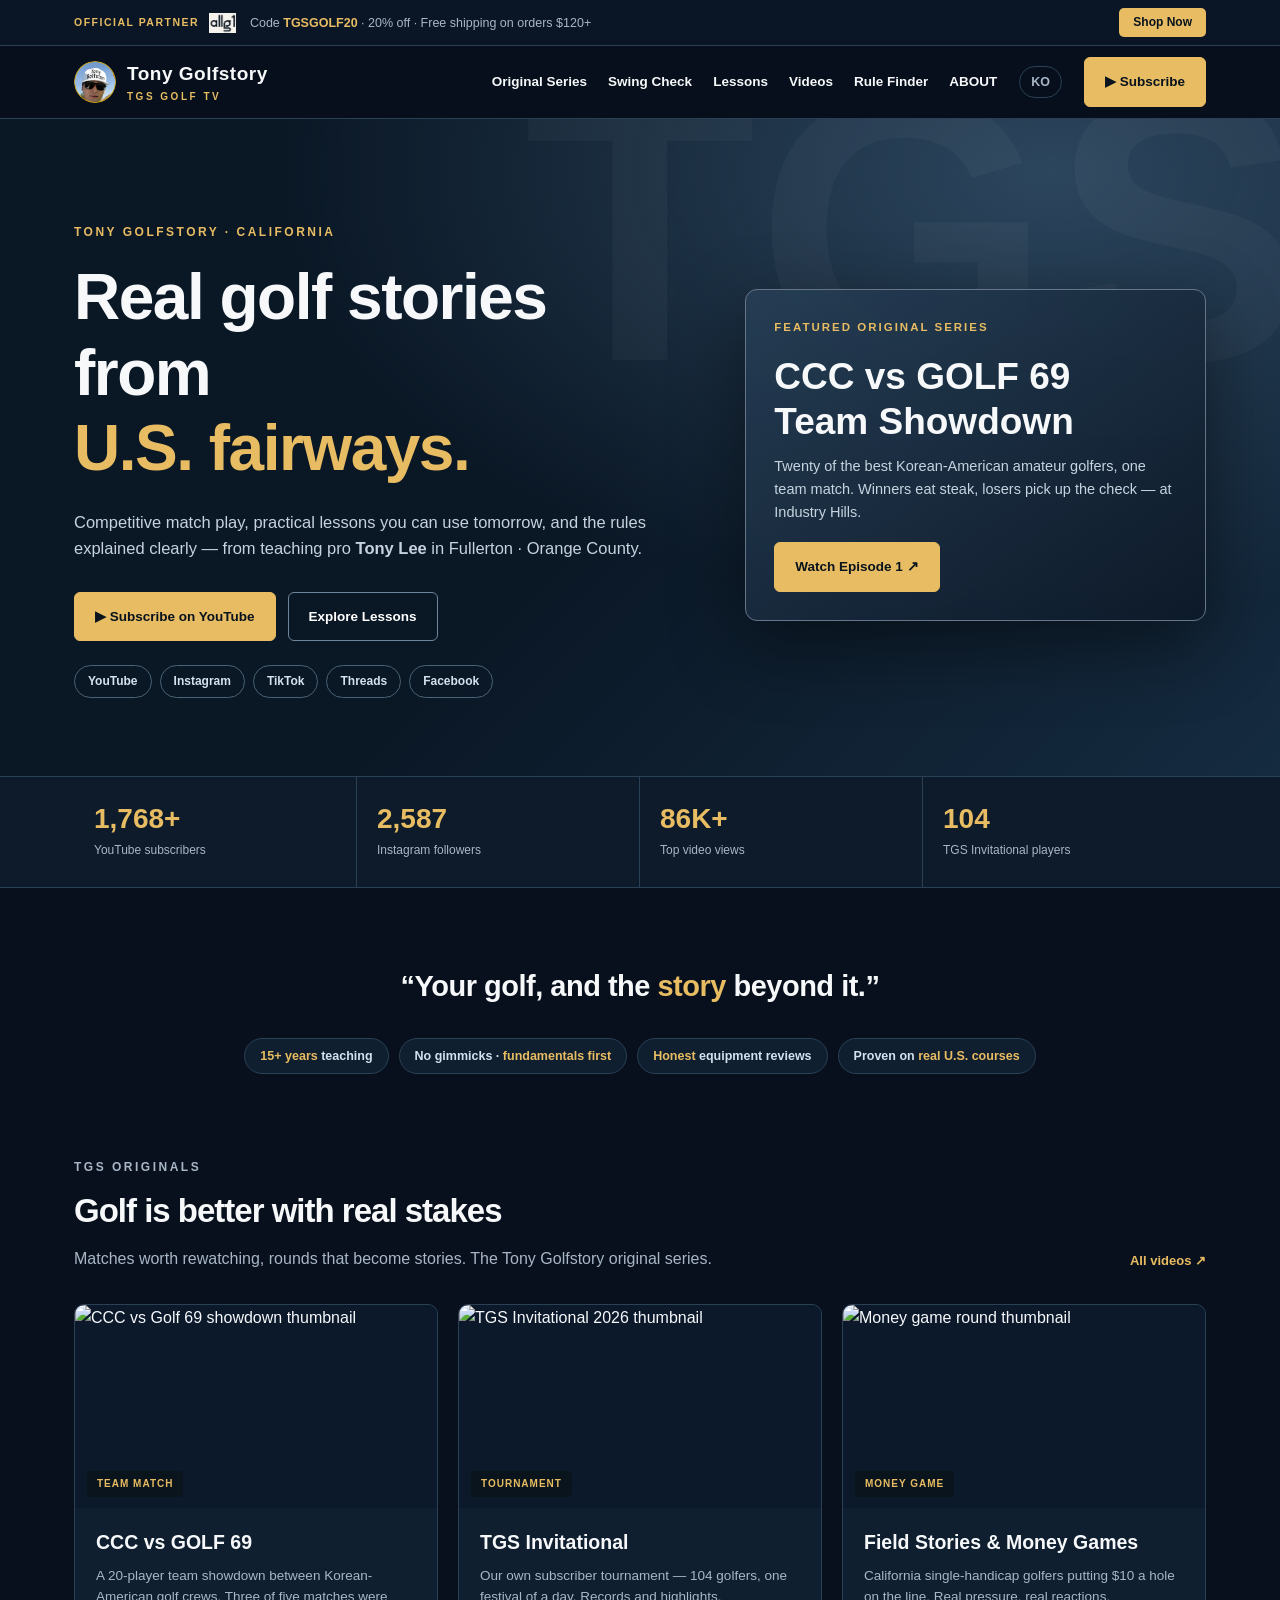
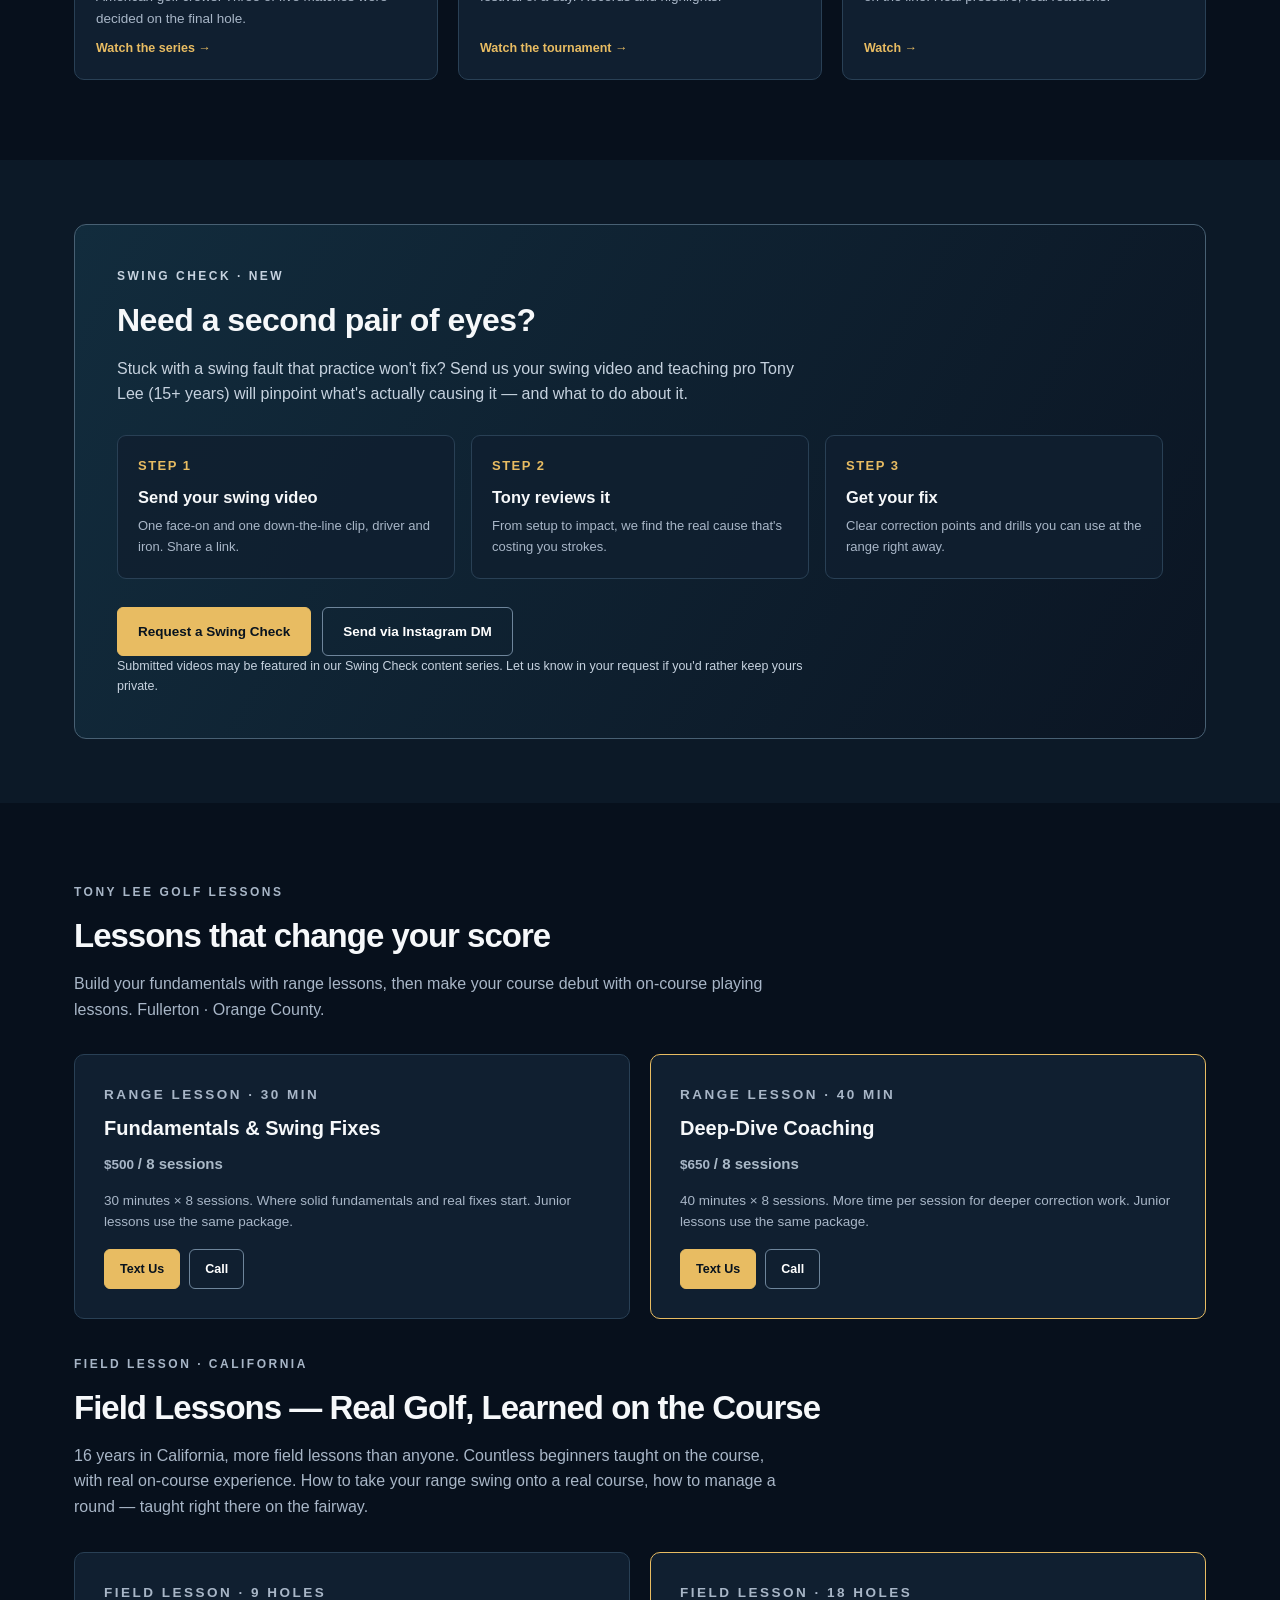
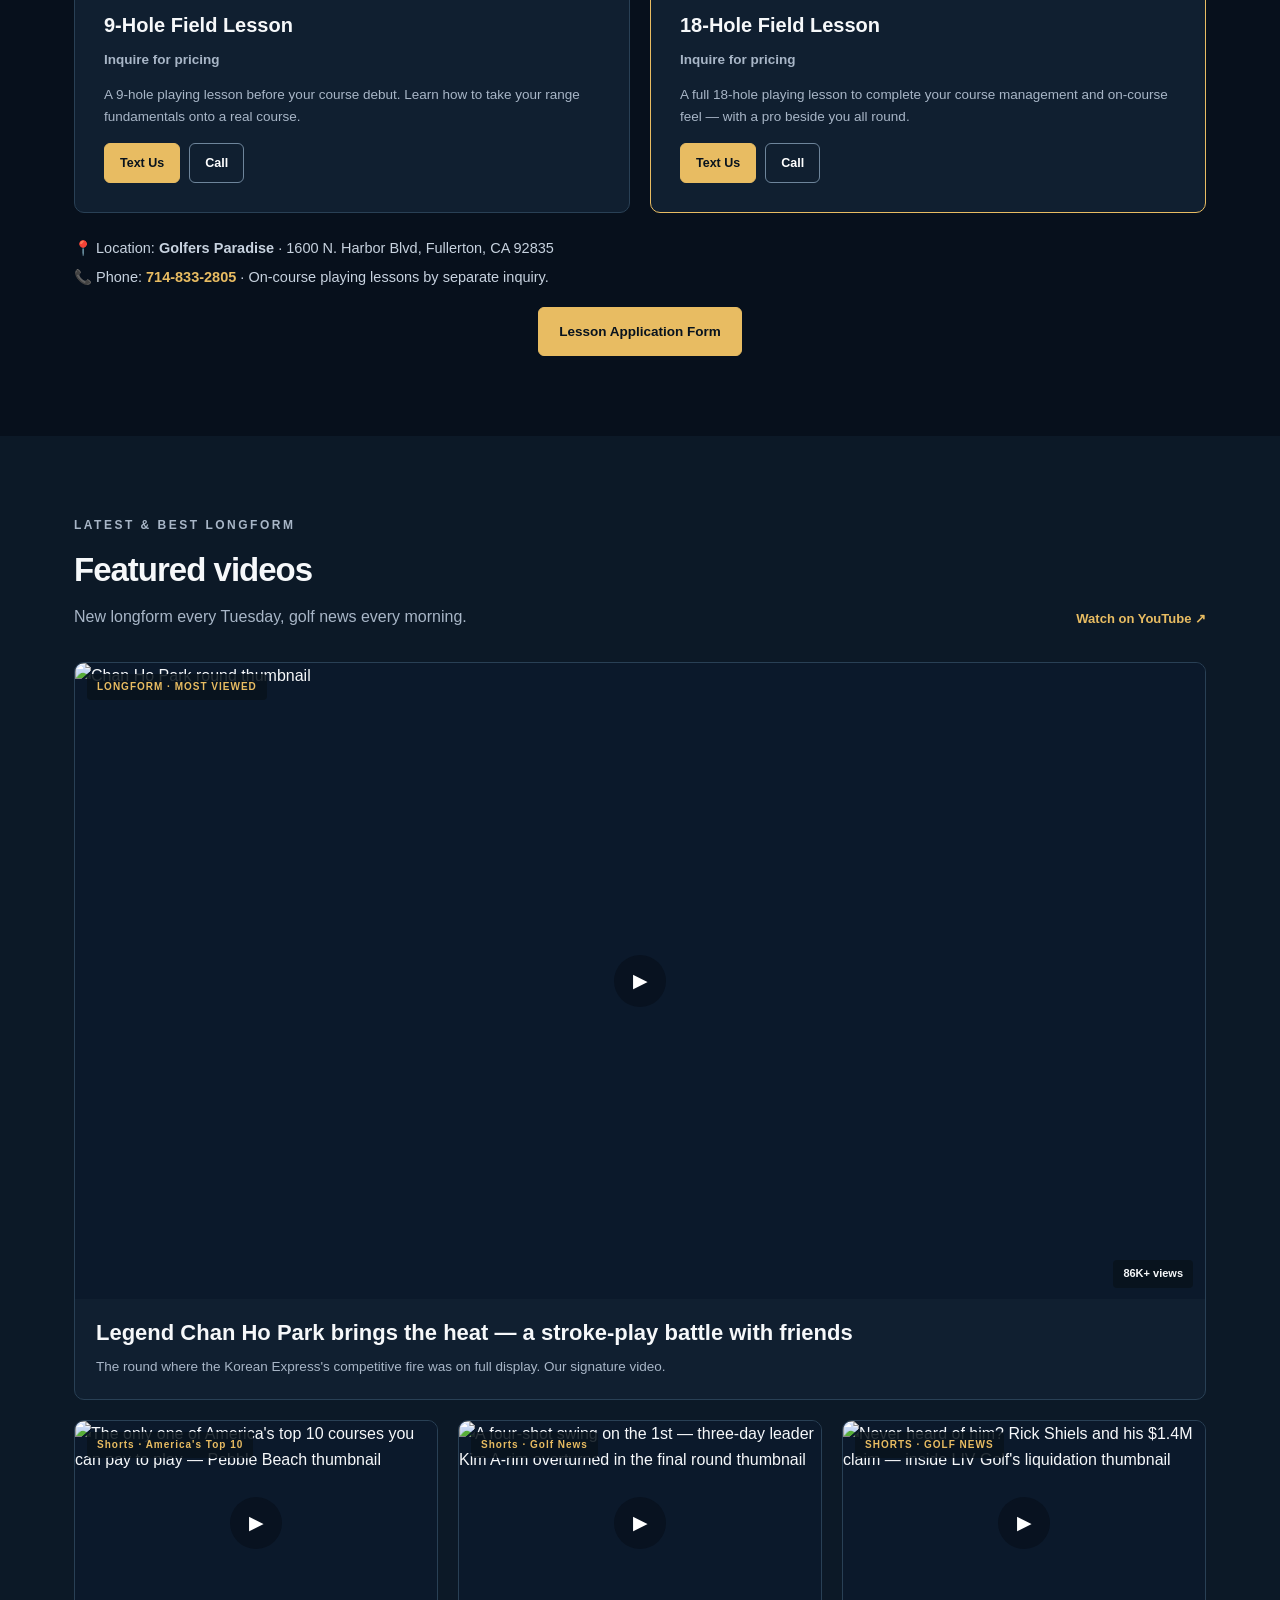
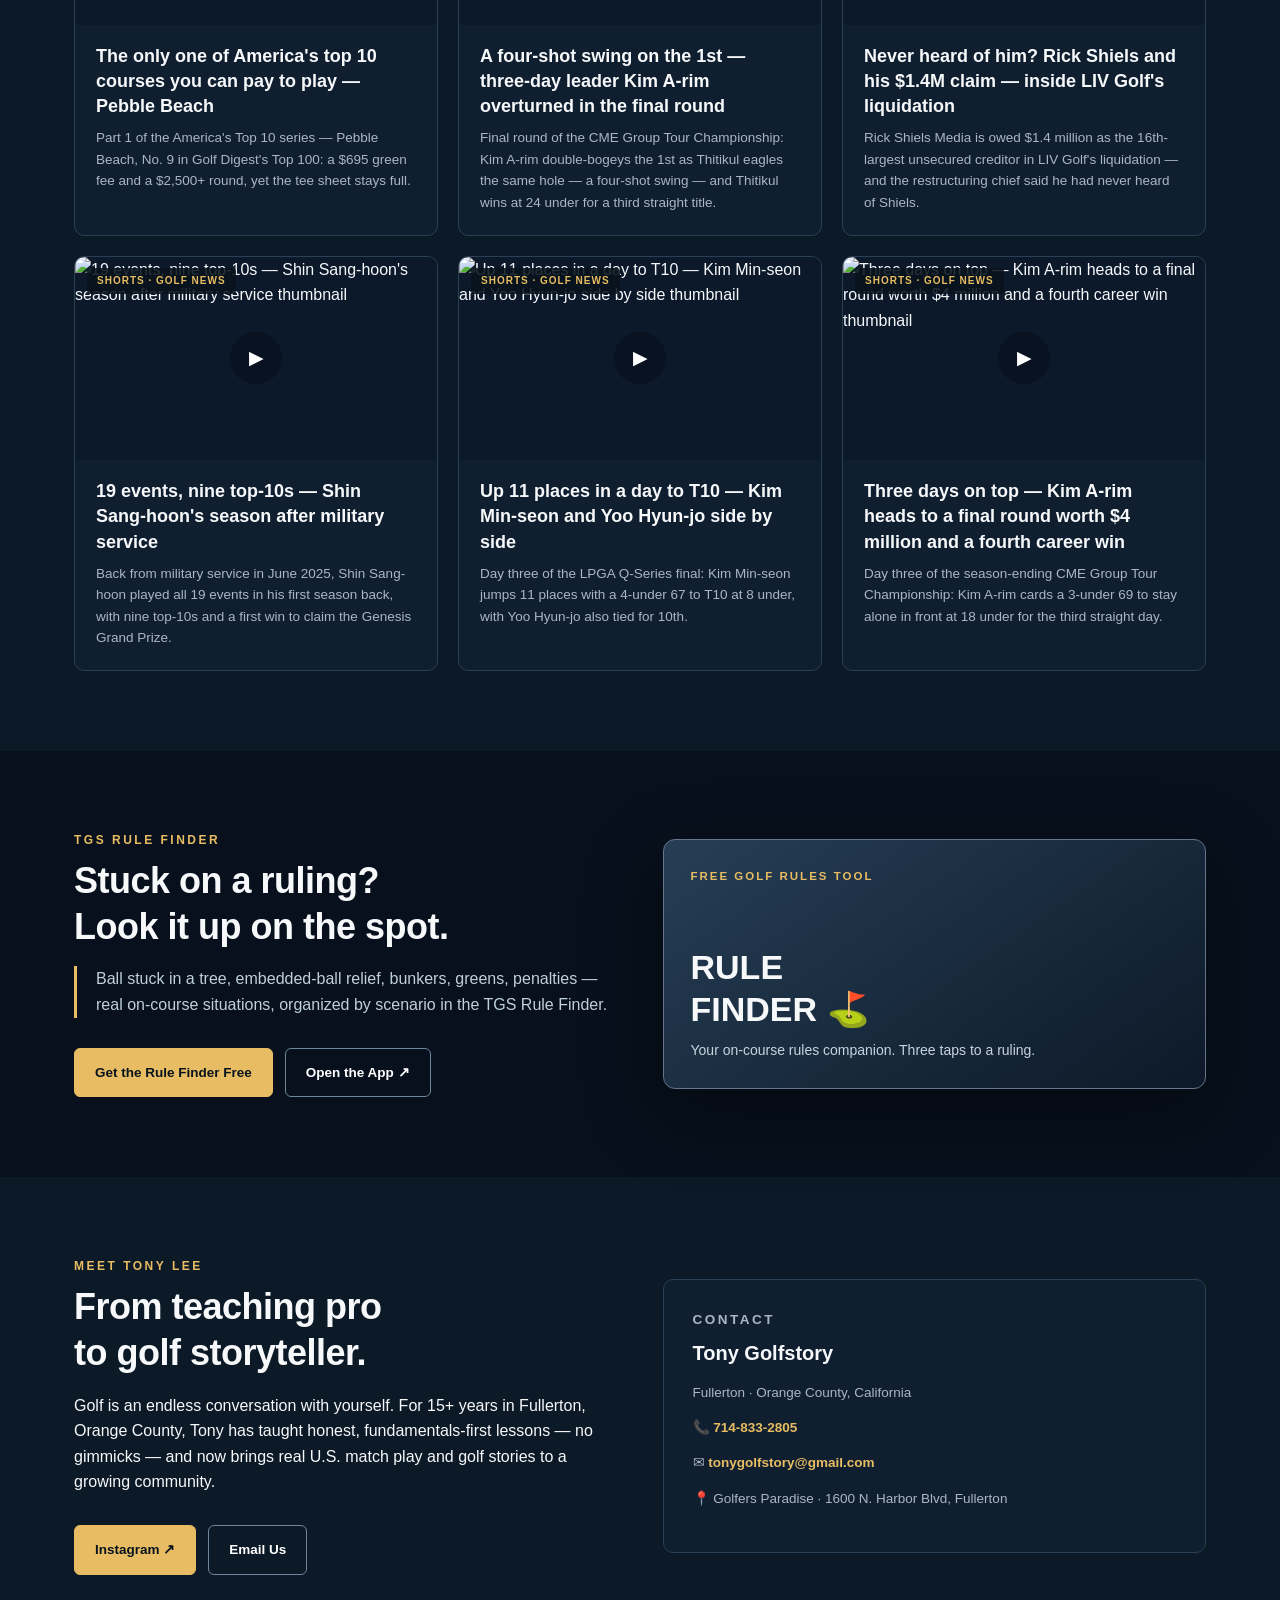
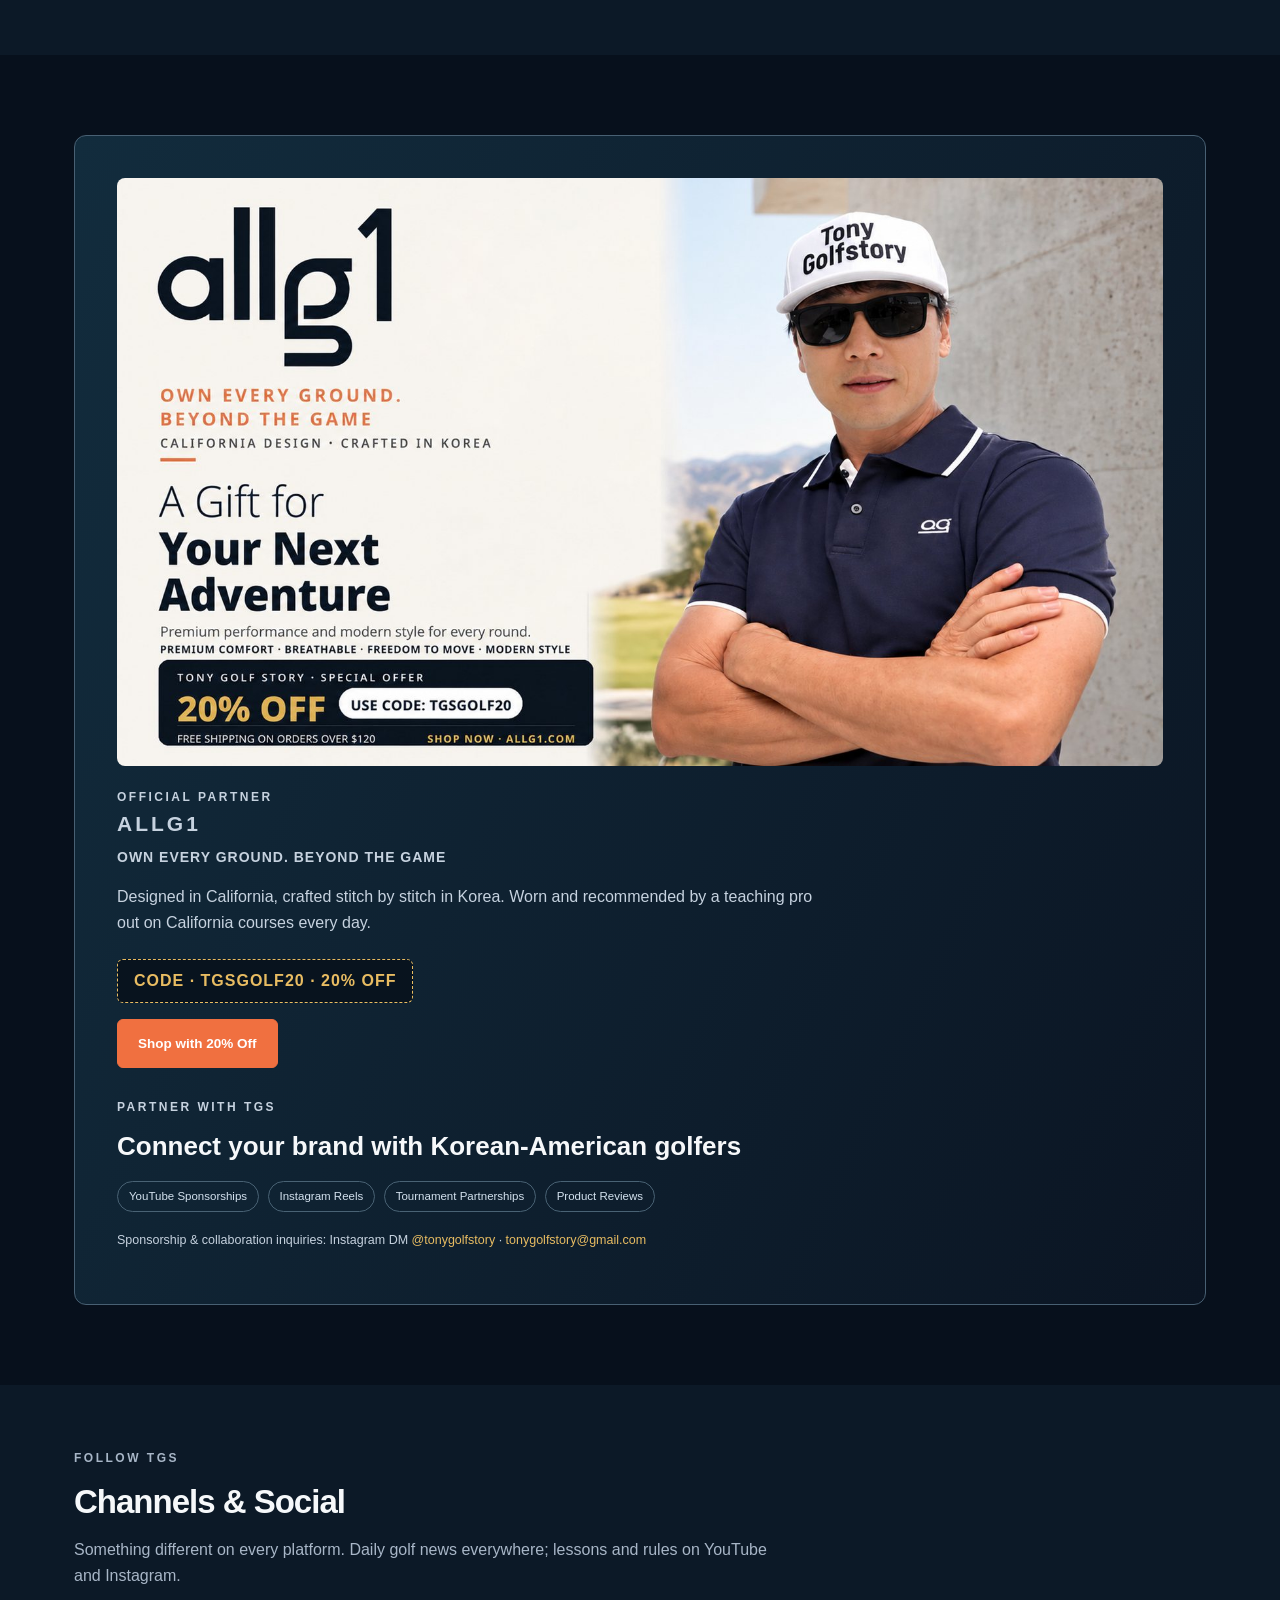
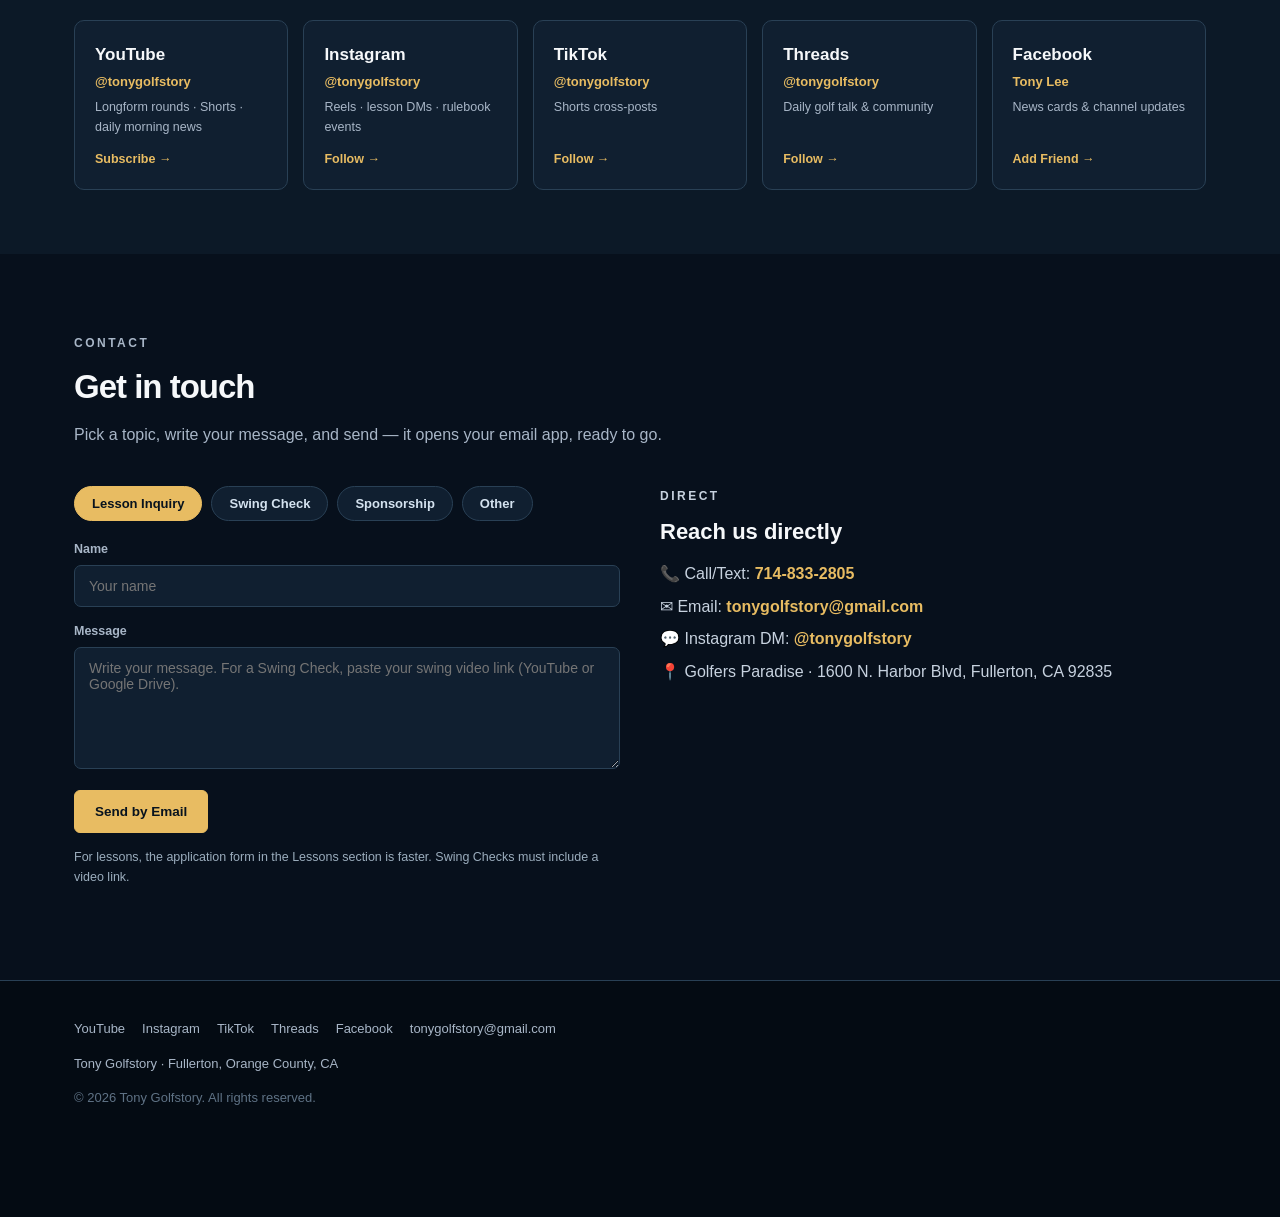
==== en/index.html @ 98e5e3bc "Update latest videos (2026-11-24): stats refresh — YouTube 1,768, Instagram 2,587" ====
<!DOCTYPE html>
<html lang="en">
<head>
<meta charset="UTF-8">
<meta name="viewport" content="width=device-width, initial-scale=1.0">
<title>Tony Golfstory — Real Golf Stories from U.S. Fairways</title>
<meta name="description" content="Tony Golfstory — real match play, practical lessons, swing video checks, and the TGS Rule Finder from teaching pro Tony Lee in Fullerton · Orange County, CA.">
<link rel="alternate" hreflang="ko" href="https://tgsgolftv.com/">
<link rel="alternate" hreflang="en" href="https://tgsgolftv.com/en/">
<link rel="icon" href="../assets/tgs_round_logo_fixed.png">
<link rel="stylesheet" href="../style.css">
</head>
<body>

<!-- ================= Top sponsor bar ================= -->
<div class="topbar">
  <div class="wrap topbar-inner">
    <a class="topbar-brand" href="https://allg1.com/discount/TGSGOLF20" target="_blank" rel="noopener" aria-label="ALLG1 official store">
      <span class="topbar-label">OFFICIAL PARTNER</span>
      <img src="../assets/allg1-logo.png" alt="ALLG1" class="topbar-logo">
    </a>
    <span class="topbar-code">Code <strong>TGSGOLF20</strong> · 20% off · Free shipping on orders $120+</span>
    <a class="topbar-btn" href="https://allg1.com/discount/TGSGOLF20" target="_blank" rel="noopener">Shop Now</a>
  </div>
</div>

<!-- ================= Header ================= -->
<header class="site-header">
  <div class="wrap header-inner">
    <a class="brand" href="#top" aria-label="Tony Golfstory home">
      <img src="../assets/tgs_round_logo_fixed.png" alt="Tony Golfstory round logo">
      <span>Tony Golfstory<span class="brand-sub">TGS GOLF TV</span></span>
    </a>
    <nav class="main-nav" aria-label="Main menu">
      <a href="#shows">Original Series</a>
      <a href="#diagnosis">Swing Check</a>
      <a href="#lessons">Lessons</a>
      <a href="#videos">Videos</a>
      <a href="#rules">Rule Finder</a>
      <a href="#about">ABOUT</a>
    </nav>
    <a class="lang-switch" href="../" hreflang="ko">KO</a>
    <a class="btn btn-gold btn-subscribe" href="https://www.youtube.com/@tonygolfstory" target="_blank" rel="noopener">▶ Subscribe</a>
  </div>
</header>

<main id="top">

  <!-- ================= Hero ================= -->
  <div class="hero">
    <div class="wrap hero-inner">
      <div>
        <p class="eyebrow">Tony Golfstory · California</p>
        <h1>Real golf stories from<br><em>U.S. fairways.</em></h1>
        <p class="hero-sub">
          Competitive match play, practical lessons you can use tomorrow, and the rules explained clearly —
          from teaching pro <strong>Tony Lee</strong> in Fullerton · Orange County.
        </p>
        <div class="hero-cta">
          <a class="btn" href="https://www.youtube.com/@tonygolfstory" target="_blank" rel="noopener">▶ Subscribe on YouTube</a>
          <a class="btn alt" href="#lessons">Explore Lessons</a>
        </div>
        <div class="sns-row">
          <a class="sns-chip" href="https://www.youtube.com/@tonygolfstory" target="_blank" rel="noopener">YouTube</a>
          <a class="sns-chip" href="https://www.instagram.com/tonygolfstory" target="_blank" rel="noopener">Instagram</a>
          <a class="sns-chip" href="https://www.tiktok.com/@tonygolfstory" target="_blank" rel="noopener">TikTok</a>
          <a class="sns-chip" href="https://www.threads.com/@tonygolfstory" target="_blank" rel="noopener">Threads</a>
          <a class="sns-chip" href="https://www.facebook.com/tonyleel1" target="_blank" rel="noopener">Facebook</a>
        </div>
      </div>
      <div class="hero-card">
        <div class="tag">FEATURED ORIGINAL SERIES</div>
        <div>
          <strong>CCC vs GOLF 69<br>Team Showdown</strong>
          <p>Twenty of the best Korean-American amateur golfers, one team match. Winners eat steak, losers pick up the check — at Industry Hills.</p>
          <a class="btn" href="https://www.youtube.com/watch?v=1AE-b5Dw164" target="_blank" rel="noopener">Watch Episode 1 ↗</a>
        </div>
      </div>
    </div>
  </div>

  <!-- ================= Stats ================= -->
  <div class="statbar">
    <div class="wrap stats">
      <div class="stat"><b>1,768+</b><span>YouTube subscribers</span></div>
      <div class="stat"><b>2,587</b><span>Instagram followers</span></div>
      <div class="stat"><b>86K+</b><span>Top video views</span></div>
      <div class="stat"><b>104</b><span>TGS Invitational players</span></div>
    </div>
  </div>

  <!-- ================= Philosophy strip ================= -->
  <div class="philosophy">
    <div class="wrap">
      <p class="line">“Your golf, and the <span class="gold">story</span> beyond it.”</p>
      <div class="checks">
        <span class="check"><b>15+ years</b> teaching</span>
        <span class="check">No gimmicks · <b>fundamentals first</b></span>
        <span class="check"><b>Honest</b> equipment reviews</span>
        <span class="check">Proven on <b>real U.S. courses</b></span>
      </div>
    </div>
  </div>

  <!-- ================= Original series ================= -->
  <section id="shows">
    <div class="wrap">
      <div class="section-head head-row">
        <div>
          <p class="kicker">TGS Originals</p>
          <h2>Golf is better with real stakes</h2>
          <p>Matches worth rewatching, rounds that become stories. The Tony Golfstory original series.</p>
        </div>
        <a class="more" href="https://www.youtube.com/@tonygolfstory" target="_blank" rel="noopener">All videos ↗</a>
      </div>
      <div class="grid3">
        <article class="tile">
          <div class="art">
            <img src="https://i.ytimg.com/vi/1AE-b5Dw164/hqdefault.jpg" alt="CCC vs Golf 69 showdown thumbnail" loading="lazy">
            <small>TEAM MATCH</small>
          </div>
          <div class="tilebody">
            <h3>CCC vs GOLF 69</h3>
            <p>A 20-player team showdown between Korean-American golf crews. Three of five matches were decided on the final hole.</p>
            <a href="https://www.youtube.com/watch?v=1AE-b5Dw164" target="_blank" rel="noopener">Watch the series →</a>
          </div>
        </article>
        <article class="tile">
          <div class="art">
            <img src="https://i.ytimg.com/vi/Zd-lSi_m1MY/hqdefault.jpg" alt="TGS Invitational 2026 thumbnail" loading="lazy">
            <small>TOURNAMENT</small>
          </div>
          <div class="tilebody">
            <h3>TGS Invitational</h3>
            <p>Our own subscriber tournament — 104 golfers, one festival of a day. Records and highlights.</p>
            <a href="https://www.youtube.com/watch?v=Zd-lSi_m1MY" target="_blank" rel="noopener">Watch the tournament →</a>
          </div>
        </article>
        <article class="tile">
          <div class="art">
            <img src="https://i.ytimg.com/vi/wVl02XcGrjw/hqdefault.jpg" alt="Money game round thumbnail" loading="lazy">
            <small>MONEY GAME</small>
          </div>
          <div class="tilebody">
            <h3>Field Stories &amp; Money Games</h3>
            <p>California single-handicap golfers putting $10 a hole on the line. Real pressure, real reactions.</p>
            <a href="https://www.youtube.com/watch?v=wVl02XcGrjw" target="_blank" rel="noopener">Watch →</a>
          </div>
        </article>
      </div>
    </div>
  </section>

  <!-- ================= Swing check (NEW) ================= -->
  <section class="section-alt" id="diagnosis" style="padding-top:64px;padding-bottom:64px">
    <div class="wrap">
      <div class="diag-box">
        <p class="kicker">Swing Check · New</p>
        <h2>Need a second pair of eyes?</h2>
        <p>Stuck with a swing fault that practice won't fix? Send us your swing video and teaching pro Tony Lee
          (15+ years) will pinpoint what's actually causing it — and what to do about it.</p>
        <div class="steps">
          <div class="step">
            <b>STEP 1</b>
            <strong>Send your swing video</strong>
            <p>One face-on and one down-the-line clip, driver and iron. Share a link.</p>
          </div>
          <div class="step">
            <b>STEP 2</b>
            <strong>Tony reviews it</strong>
            <p>From setup to impact, we find the real cause that's costing you strokes.</p>
          </div>
          <div class="step">
            <b>STEP 3</b>
            <strong>Get your fix</strong>
            <p>Clear correction points and drills you can use at the range right away.</p>
          </div>
        </div>
        <div class="diag-cta">
          <a class="btn" href="#contact" data-goto-type="Swing Check">Request a Swing Check</a>
          <a class="btn alt" href="https://www.instagram.com/tonygolfstory" target="_blank" rel="noopener">Send via Instagram DM</a>
        </div>
        <p class="diag-note">Submitted videos may be featured in our Swing Check content series. Let us know in your request if you'd rather keep yours private.</p>
      </div>
    </div>
  </section>

  <!-- ================= Lessons ================= -->
  <section id="lessons">
    <div class="wrap">
      <div class="section-head">
        <p class="kicker">Tony Lee Golf Lessons</p>
        <h2>Lessons that change your score</h2>
        <p>Build your fundamentals with range lessons, then make your course debut with on-course playing lessons. Fullerton · Orange County.</p>
      </div>
      <div class="grid2">
        <div class="lessonbox">
          <p class="kicker">Range Lesson · 30 min</p>
          <h3>Fundamentals &amp; Swing Fixes</h3>
          <p class="price">$500 <small>/ 8 sessions</small></p>
          <p>30 minutes × 8 sessions. Where solid fundamentals and real fixes start. Junior lessons use the same package.</p>
          <div class="lesson-cta-row">
            <a class="btn sm" href="sms:+17148332805">Text Us</a>
            <a class="btn sm alt" href="tel:+17148332805">Call</a>
          </div>
        </div>
        <div class="lessonbox featured">
          <p class="kicker">Range Lesson · 40 min</p>
          <h3>Deep-Dive Coaching</h3>
          <p class="price">$650 <small>/ 8 sessions</small></p>
          <p>40 minutes × 8 sessions. More time per session for deeper correction work. Junior lessons use the same package.</p>
          <div class="lesson-cta-row">
            <a class="btn sm" href="sms:+17148332805">Text Us</a>
            <a class="btn sm alt" href="tel:+17148332805">Call</a>
          </div>
        </div>
      </div>
      <div class="section-head" style="margin-top:36px">
        <p class="kicker">Field Lesson · California</p>
        <h2>Field Lessons — Real Golf, Learned on the Course</h2>
        <p>16 years in California, more field lessons than anyone. Countless beginners taught on the course, with real on-course experience. How to take your range swing onto a real course, how to manage a round — taught right there on the fairway.</p>
      </div>
      <div class="grid2">
        <div class="lessonbox">
          <p class="kicker">Field Lesson · 9 Holes</p>
          <h3>9-Hole Field Lesson</h3>
          <p class="price">Inquire for pricing</p>
          <p>A 9-hole playing lesson before your course debut. Learn how to take your range fundamentals onto a real course.</p>
          <div class="lesson-cta-row">
            <a class="btn sm" href="sms:+17148332805">Text Us</a>
            <a class="btn sm alt" href="tel:+17148332805">Call</a>
          </div>
        </div>
        <div class="lessonbox featured">
          <p class="kicker">Field Lesson · 18 Holes</p>
          <h3>18-Hole Field Lesson</h3>
          <p class="price">Inquire for pricing</p>
          <p>A full 18-hole playing lesson to complete your course management and on-course feel — with a pro beside you all round.</p>
          <div class="lesson-cta-row">
            <a class="btn sm" href="sms:+17148332805">Text Us</a>
            <a class="btn sm alt" href="tel:+17148332805">Call</a>
          </div>
        </div>
      </div>
      <div class="lesson-info">
        <p>📍 Location: <strong>Golfers Paradise</strong> · 1600 N. Harbor Blvd, Fullerton, CA 92835</p>
        <p>📞 Phone: <a class="tel" href="tel:+17148332805">714-833-2805</a> · On-course playing lessons by separate inquiry.</p>
      </div>
      <div class="form-row">
        <a class="btn" href="https://docs.google.com/forms/d/e/1FAIpQLSez8T61_l75Q9OJ8-Ka5CWcfKcoP6U7uVLZ6R8fLWWUxux9mA/viewform" target="_blank" rel="noopener">Lesson Application Form</a>
      </div>
    </div>
  </section>

  <!-- ================= Latest longform ================= -->
  <section class="section-alt" id="videos">
    <div class="wrap">
      <div class="section-head head-row">
        <div>
          <p class="kicker">Latest &amp; Best Longform</p>
          <h2>Featured videos</h2>
          <p>New longform every Tuesday, golf news every morning.</p>
        </div>
        <a class="more" href="https://www.youtube.com/@tonygolfstory" target="_blank" rel="noopener">Watch on YouTube ↗</a>
      </div>

      <a class="video-card featured-card" href="https://www.youtube.com/watch?v=F9sl_xS7Rrk" target="_blank" rel="noopener">
        <div class="video-thumb">
          <img src="https://i.ytimg.com/vi/F9sl_xS7Rrk/hqdefault.jpg" alt="Chan Ho Park round thumbnail" loading="lazy">
          <span class="video-badge">LONGFORM · MOST VIEWED</span>
          <span class="video-play">▶</span>
          <span class="views-chip">86K+ views</span>
        </div>
        <div class="video-body">
          <h3>Legend Chan Ho Park brings the heat — a stroke-play battle with friends</h3>
          <p>The round where the Korean Express's competitive fire was on full display. Our signature video.</p>
        </div>
      </a>

      <div class="grid3">
        <a class="video-card" href="https://www.youtube.com/shorts/zHLLuZQZhkY" target="_blank" rel="noopener">
          <div class="video-thumb">
            <img src="https://i.ytimg.com/vi/zHLLuZQZhkY/hqdefault.jpg" alt="The only one of America's top 10 courses you can pay to play — Pebble Beach thumbnail" loading="lazy">
            <span class="video-badge">Shorts · America's Top 10</span>
            <span class="video-play">▶</span>
          </div>
          <div class="video-body">
            <h3>The only one of America's top 10 courses you can pay to play — Pebble Beach</h3>
            <p>Part 1 of the America's Top 10 series — Pebble Beach, No. 9 in Golf Digest's Top 100: a $695 green fee and a $2,500+ round, yet the tee sheet stays full.</p>
          </div>
        </a>
        <a class="video-card" href="https://www.youtube.com/shorts/9NnKYieyKQU" target="_blank" rel="noopener">
          <div class="video-thumb">
            <img src="https://i.ytimg.com/vi/9NnKYieyKQU/hqdefault.jpg" alt="A four-shot swing on the 1st — three-day leader Kim A-rim overturned in the final round thumbnail" loading="lazy">
            <span class="video-badge">Shorts · Golf News</span>
            <span class="video-play">▶</span>
          </div>
          <div class="video-body">
            <h3>A four-shot swing on the 1st — three-day leader Kim A-rim overturned in the final round</h3>
            <p>Final round of the CME Group Tour Championship: Kim A-rim double-bogeys the 1st as Thitikul eagles the same hole — a four-shot swing — and Thitikul wins at 24 under for a third straight title.</p>
          </div>
        </a>
        <a class="video-card" href="https://www.youtube.com/shorts/7s6itu2nNVA" target="_blank" rel="noopener">
          <div class="video-thumb">
            <img src="https://i.ytimg.com/vi/7s6itu2nNVA/hqdefault.jpg" alt="Never heard of him? Rick Shiels and his $1.4M claim — inside LIV Golf's liquidation thumbnail" loading="lazy">
            <span class="video-badge">SHORTS · GOLF NEWS</span>
            <span class="video-play">▶</span>
          </div>
          <div class="video-body">
            <h3>Never heard of him? Rick Shiels and his $1.4M claim — inside LIV Golf's liquidation</h3>
            <p>Rick Shiels Media is owed $1.4 million as the 16th-largest unsecured creditor in LIV Golf's liquidation — and the restructuring chief said he had never heard of Shiels.</p>
          </div>
        </a>
        <a class="video-card" href="https://www.youtube.com/shorts/XUC2kcfeUF4" target="_blank" rel="noopener">
          <div class="video-thumb">
            <img src="https://i.ytimg.com/vi/XUC2kcfeUF4/hqdefault.jpg" alt="19 events, nine top-10s — Shin Sang-hoon's season after military service thumbnail" loading="lazy">
            <span class="video-badge">SHORTS · GOLF NEWS</span>
            <span class="video-play">▶</span>
          </div>
          <div class="video-body">
            <h3>19 events, nine top-10s — Shin Sang-hoon's season after military service</h3>
            <p>Back from military service in June 2025, Shin Sang-hoon played all 19 events in his first season back, with nine top-10s and a first win to claim the Genesis Grand Prize.</p>
          </div>
        </a>
        <a class="video-card" href="https://www.youtube.com/shorts/yJ2tP2lJoWc" target="_blank" rel="noopener">
          <div class="video-thumb">
            <img src="https://i.ytimg.com/vi/yJ2tP2lJoWc/hqdefault.jpg" alt="Up 11 places in a day to T10 — Kim Min-seon and Yoo Hyun-jo side by side thumbnail" loading="lazy">
            <span class="video-badge">SHORTS · GOLF NEWS</span>
            <span class="video-play">▶</span>
          </div>
          <div class="video-body">
            <h3>Up 11 places in a day to T10 — Kim Min-seon and Yoo Hyun-jo side by side</h3>
            <p>Day three of the LPGA Q-Series final: Kim Min-seon jumps 11 places with a 4-under 67 to T10 at 8 under, with Yoo Hyun-jo also tied for 10th.</p>
          </div>
        </a>
        <a class="video-card" href="https://www.youtube.com/shorts/h845mHhzSgo" target="_blank" rel="noopener">
          <div class="video-thumb">
            <img src="https://i.ytimg.com/vi/h845mHhzSgo/hqdefault.jpg" alt="Three days on top — Kim A-rim heads to a final round worth $4 million and a fourth career win thumbnail" loading="lazy">
            <span class="video-badge">SHORTS · GOLF NEWS</span>
            <span class="video-play">▶</span>
          </div>
          <div class="video-body">
            <h3>Three days on top — Kim A-rim heads to a final round worth $4 million and a fourth career win</h3>
            <p>Day three of the season-ending CME Group Tour Championship: Kim A-rim cards a 3-under 69 to stay alone in front at 18 under for the third straight day.</p>
          </div>
        </a>

      </div>
    </div>
  </section>

  <!-- ================= Rule Finder ================= -->
  <section id="rules">
    <div class="wrap split">
      <div>
        <p class="kicker">TGS Rule Finder</p>
        <h2>Stuck on a ruling?<br>Look it up on the spot.</h2>
        <p class="highlight">Ball stuck in a tree, embedded-ball relief, bunkers, greens, penalties — real on-course situations, organized by scenario in the TGS Rule Finder.</p>
        <div class="hero-cta">
          <a class="btn" href="../rulebook/">Get the Rule Finder Free</a>
          <a class="btn alt" href="https://tonygolfstory.github.io/tgs-rule-finder/" target="_blank" rel="noopener">Open the App ↗</a>
        </div>
      </div>
      <div class="rf-card">
        <div class="tag">FREE GOLF RULES TOOL</div>
        <div>
          <strong>RULE<br>FINDER ⛳</strong>
          <p>Your on-course rules companion. Three taps to a ruling.</p>
        </div>
      </div>
    </div>
  </section>

  <!-- ================= About ================= -->
  <section class="section-alt" id="about">
    <div class="wrap split">
      <div>
        <p class="kicker">Meet Tony Lee</p>
        <h2>From teaching pro<br>to golf storyteller.</h2>
        <p>Golf is an endless conversation with yourself. For 15+ years in Fullerton, Orange County, Tony has taught
          honest, fundamentals-first lessons — no gimmicks — and now brings real U.S. match play and golf stories to a growing community.</p>
        <div class="hero-cta">
          <a class="btn" href="https://www.instagram.com/tonygolfstory" target="_blank" rel="noopener">Instagram ↗</a>
          <a class="btn alt" href="mailto:tonygolfstory@gmail.com">Email Us</a>
        </div>
      </div>
      <div class="lessonbox">
        <p class="kicker">Contact</p>
        <h3>Tony Golfstory</h3>
        <p>Fullerton · Orange County, California</p>
        <p>📞 <a href="tel:+17148332805" style="color:var(--gold);font-weight:700">714-833-2805</a></p>
        <p>✉ <a href="mailto:tonygolfstory@gmail.com" style="color:var(--gold);font-weight:700">tonygolfstory@gmail.com</a></p>
        <p>📍 Golfers Paradise · 1600 N. Harbor Blvd, Fullerton</p>
      </div>
    </div>
  </section>

  <!-- ================= Sponsors ================= -->
  <section id="sponsors">
    <div class="wrap">
      <div class="sponsor">
        <img src="../assets/allg1-banner.jpg" alt="ALLG1 — Tony Golfstory special offer, 20% off with code TGSGOLF20" class="sponsor-img" loading="lazy">
        <p class="kicker">Official Partner</p>
        <p class="brand-name">ALLG1</p>
        <p class="slogan">OWN EVERY GROUND. BEYOND THE GAME</p>
        <p>Designed in California, crafted stitch by stitch in Korea. Worn and recommended by a teaching pro out on California courses every day.</p>
        <span class="code">CODE · TGSGOLF20 · 20% OFF</span><br>
        <a class="btn orange" href="https://allg1.com/discount/TGSGOLF20" target="_blank" rel="noopener">Shop with 20% Off</a>
        <div style="margin-top:30px">
          <p class="kicker">Partner With TGS</p>
          <h2 style="font-size:26px">Connect your brand with Korean-American golfers</h2>
          <div>
            <span class="pill">YouTube Sponsorships</span>
            <span class="pill">Instagram Reels</span>
            <span class="pill">Tournament Partnerships</span>
            <span class="pill">Product Reviews</span>
          </div>
          <p class="sponsor-note">Sponsorship &amp; collaboration inquiries: Instagram DM <a href="https://www.instagram.com/tonygolfstory" target="_blank" rel="noopener">@tonygolfstory</a> · <a href="mailto:tonygolfstory@gmail.com">tonygolfstory@gmail.com</a></p>
        </div>
      </div>
    </div>
  </section>

  <!-- ================= Channels ================= -->
  <section class="section-alt" id="channels" style="padding-top:64px;padding-bottom:64px">
    <div class="wrap">
      <div class="section-head">
        <p class="kicker">Follow TGS</p>
        <h2>Channels &amp; Social</h2>
        <p>Something different on every platform. Daily golf news everywhere; lessons and rules on YouTube and Instagram.</p>
      </div>
      <div class="sns-grid">
        <a class="sns-card" href="https://www.youtube.com/@tonygolfstory" target="_blank" rel="noopener">
          <span class="sns-name">YouTube</span>
          <span class="sns-handle">@tonygolfstory</span>
          <span class="sns-desc">Longform rounds · Shorts · daily morning news</span>
          <span class="sns-go">Subscribe →</span>
        </a>
        <a class="sns-card" href="https://www.instagram.com/tonygolfstory" target="_blank" rel="noopener">
          <span class="sns-name">Instagram</span>
          <span class="sns-handle">@tonygolfstory</span>
          <span class="sns-desc">Reels · lesson DMs · rulebook events</span>
          <span class="sns-go">Follow →</span>
        </a>
        <a class="sns-card" href="https://www.tiktok.com/@tonygolfstory" target="_blank" rel="noopener">
          <span class="sns-name">TikTok</span>
          <span class="sns-handle">@tonygolfstory</span>
          <span class="sns-desc">Shorts cross-posts</span>
          <span class="sns-go">Follow →</span>
        </a>
        <a class="sns-card" href="https://www.threads.com/@tonygolfstory" target="_blank" rel="noopener">
          <span class="sns-name">Threads</span>
          <span class="sns-handle">@tonygolfstory</span>
          <span class="sns-desc">Daily golf talk &amp; community</span>
          <span class="sns-go">Follow →</span>
        </a>
        <a class="sns-card" href="https://www.facebook.com/tonyleel1" target="_blank" rel="noopener">
          <span class="sns-name">Facebook</span>
          <span class="sns-handle">Tony Lee</span>
          <span class="sns-desc">News cards &amp; channel updates</span>
          <span class="sns-go">Add Friend →</span>
        </a>
      </div>
    </div>
  </section>

  <!-- ================= Contact ================= -->
  <section id="contact">
    <div class="wrap">
      <div class="section-head">
        <p class="kicker">Contact</p>
        <h2>Get in touch</h2>
        <p>Pick a topic, write your message, and send — it opens your email app, ready to go.</p>
      </div>
      <div class="contact-grid">
        <div>
          <div class="type-pills" role="group" aria-label="Inquiry type">
            <button type="button" class="type-pill active" data-type="Lesson Inquiry">Lesson Inquiry</button>
            <button type="button" class="type-pill" data-type="Swing Check">Swing Check</button>
            <button type="button" class="type-pill" data-type="Sponsorship">Sponsorship</button>
            <button type="button" class="type-pill" data-type="Other">Other</button>
          </div>
          <form id="inquiry-form">
            <div class="field">
              <label for="inq-name">Name</label>
              <input id="inq-name" type="text" placeholder="Your name" autocomplete="name">
            </div>
            <div class="field">
              <label for="inq-msg">Message</label>
              <textarea id="inq-msg" rows="6" placeholder="Write your message. For a Swing Check, paste your swing video link (YouTube or Google Drive)."></textarea>
            </div>
            <button type="submit" class="btn">Send by Email</button>
            <p class="note">For lessons, the application form in the Lessons section is faster. Swing Checks must include a video link.</p>
          </form>
        </div>
        <div class="contact-info">
          <p class="kicker">Direct</p>
          <h3 style="margin:8px 0 12px;font-size:22px">Reach us directly</h3>
          <p>📞 Call/Text: <a href="tel:+17148332805">714-833-2805</a></p>
          <p>✉ Email: <a href="mailto:tonygolfstory@gmail.com">tonygolfstory@gmail.com</a></p>
          <p>💬 Instagram DM: <a href="https://www.instagram.com/tonygolfstory" target="_blank" rel="noopener">@tonygolfstory</a></p>
          <p>📍 Golfers Paradise · 1600 N. Harbor Blvd, Fullerton, CA 92835</p>
        </div>
      </div>
    </div>
  </section>

</main>

<!-- ================= Footer ================= -->
<footer class="site-footer">
  <div class="wrap">
    <div class="footer-links">
      <a href="https://www.youtube.com/@tonygolfstory" target="_blank" rel="noopener">YouTube</a>
      <a href="https://www.instagram.com/tonygolfstory" target="_blank" rel="noopener">Instagram</a>
      <a href="https://www.tiktok.com/@tonygolfstory" target="_blank" rel="noopener">TikTok</a>
      <a href="https://www.threads.com/@tonygolfstory" target="_blank" rel="noopener">Threads</a>
      <a href="https://www.facebook.com/tonyleel1" target="_blank" rel="noopener">Facebook</a>
      <a href="mailto:tonygolfstory@gmail.com">tonygolfstory@gmail.com</a>
    </div>
    <p>Tony Golfstory · Fullerton, Orange County, CA</p>
    <p class="copyright">© 2026 Tony Golfstory. All rights reserved.</p>
  </div>
</footer>

<!-- ================= Mobile sticky CTA ================= -->
<div class="mobile-cta">
  <a class="btn alt" href="#diagnosis">Swing Check</a>
  <a class="btn" href="#lessons">Lessons</a>
  <a class="btn alt" href="https://www.youtube.com/@tonygolfstory" target="_blank" rel="noopener">Subscribe</a>
</div>

<script>
const CONFIG = { CONTACT_EMAIL: "tonygolfstory@gmail.com" };
(function inquiry() {
  var pills = document.querySelectorAll('.type-pill');
  var currentType = 'Lesson Inquiry';
  function setType(t) {
    currentType = t;
    pills.forEach(function (p) { p.classList.toggle('active', p.dataset.type === t); });
  }
  pills.forEach(function (p) {
    p.addEventListener('click', function () { setType(p.dataset.type); });
  });
  document.querySelectorAll('[data-goto-type]').forEach(function (el) {
    el.addEventListener('click', function () { setType(el.dataset.gotoType); });
  });
  var form = document.getElementById('inquiry-form');
  if (form) {
    form.addEventListener('submit', function (e) {
      e.preventDefault();
      var name = document.getElementById('inq-name').value.trim();
      var msg = document.getElementById('inq-msg').value.trim();
      var subject = '[TGS Inquiry] ' + currentType + (name ? ' — ' + name : '');
      var body = 'Type: ' + currentType + '\nName: ' + name + '\n\n' + msg;
      location.href = 'mailto:' + CONFIG.CONTACT_EMAIL +
        '?subject=' + encodeURIComponent(subject) +
        '&body=' + encodeURIComponent(body);
    });
  }
})();
</script>

</body>
</html>
---- style.css ----
/* ============================================================
   TGS GOLF TV — tgsgolftv.com redesign (2026-11-03)
   Navy #07101c + Gold #e8bc62 (GPT안 골격) + 현행 사이트 컴포넌트
   ============================================================ */
:root{
  --bg:#07101c; --bg2:#0c1927; --panel:#101f30; --panel2:#162a3c;
  --gold:#e8bc62; --gold-dim:#dcb360; --orange:#f07040;
  --text:#f6f8fa; --muted:#a8b6c7; --line:#294055;
}
*{box-sizing:border-box}
html{scroll-behavior:smooth}
body{margin:0;background:var(--bg);color:var(--text);
  font-family:'Noto Sans KR',Arial,sans-serif;line-height:1.6}
a{color:inherit;text-decoration:none}
img{max-width:100%}
.wrap{max-width:1180px;margin:0 auto;padding:0 24px}
.gold{color:var(--gold)}

/* ---------- 상단 스폰서 바 ---------- */
.topbar{background:#0a1626;border-bottom:1px solid var(--line);font-size:12.5px}
.topbar-inner{display:flex;align-items:center;gap:14px;padding-top:8px;padding-bottom:8px;flex-wrap:wrap}
.topbar-brand{display:flex;align-items:center;gap:10px}
.topbar-label{color:var(--gold);font-weight:800;letter-spacing:1.5px;font-size:10.5px}
.topbar-logo{height:20px;width:auto}
.topbar-code{color:var(--muted)}
.topbar-code strong{color:var(--gold)}
.topbar-btn{margin-left:auto;background:var(--gold);color:#08131e;font-weight:800;
  padding:5px 14px;border-radius:5px;font-size:12px}

/* ---------- 헤더 ---------- */
.site-header{position:sticky;top:0;z-index:50;background:rgba(7,16,28,.92);
  border-bottom:1px solid var(--line);backdrop-filter:blur(14px)}
.header-inner{display:flex;align-items:center;gap:22px;min-height:72px}
.brand{display:flex;align-items:center;gap:11px;font-weight:900;font-size:19px;letter-spacing:.5px}
.brand img{width:42px;height:42px;border-radius:50%}
.brand-sub{display:block;font-size:10px;color:var(--gold);letter-spacing:2.5px;font-weight:800}
.main-nav{display:flex;gap:21px;margin-left:auto;font-size:13.5px;font-weight:700}
.main-nav a:hover{color:var(--gold)}
.lang-switch{font-size:12.5px;font-weight:800;color:var(--muted);border:1px solid var(--line);
  padding:5px 11px;border-radius:50px}
.lang-switch:hover{color:var(--gold);border-color:var(--gold)}

/* ---------- 버튼 ---------- */
.btn{display:inline-block;background:var(--gold);color:#08131e;border:1px solid var(--gold);
  border-radius:6px;padding:13px 20px;font-weight:900;font-size:13.5px;cursor:pointer}
.btn:hover{filter:brightness(1.12)}
.btn.alt{background:transparent;color:#fff;border-color:#6e859b}
.btn.orange{background:var(--orange);border-color:var(--orange);color:#fff}
.btn.sm{padding:9px 15px;font-size:12.5px}

/* ---------- 히어로 ---------- */
.hero{position:relative;overflow:hidden;padding:92px 0 78px;
  background:radial-gradient(ellipse at 82% 8%,#2c465e 0,transparent 52%),
             linear-gradient(135deg,#0a1725,#0a1725 50%,#152b40)}
.hero:before{content:'TGS';position:absolute;right:-25px;top:-80px;font-size:380px;
  font-weight:900;line-height:1;color:rgba(255,255,255,.03);pointer-events:none}
.hero-inner{position:relative;display:grid;grid-template-columns:1.15fr .85fr;gap:48px;align-items:center}
.eyebrow{color:var(--gold);font-size:12px;font-weight:900;letter-spacing:2.5px;text-transform:uppercase}
.hero h1{font-size:clamp(37px,5vw,64px);line-height:1.18;margin:18px 0 22px;letter-spacing:-1.5px}
.hero h1 em{font-style:normal;color:var(--gold)}
.hero-sub{font-size:16.5px;color:#c7d2df;max-width:580px;margin:0}
.hero-cta{display:flex;gap:12px;flex-wrap:wrap;margin-top:30px}
.sns-row{display:flex;gap:8px;flex-wrap:wrap;margin-top:24px}
.sns-chip{border:1px solid #496274;color:#d4e2ef;padding:6px 13px;border-radius:50px;font-size:12px;font-weight:700}
.sns-chip:hover{border-color:var(--gold);color:var(--gold)}
.hero-card{border:1px solid #65768a;border-radius:12px;min-height:320px;padding:28px;
  display:flex;flex-direction:column;justify-content:space-between;gap:18px;
  background:linear-gradient(145deg,rgba(38,62,85,.93),rgba(13,25,40,.95)),
             url('https://i.ytimg.com/vi/1AE-b5Dw164/hqdefault.jpg') center/cover;
  background-blend-mode:multiply;box-shadow:0 24px 75px rgba(0,0,0,.45)}
.hero-card .tag{font-size:11.5px;color:var(--gold);letter-spacing:2px;font-weight:900}
.hero-card strong{font-size:37px;line-height:1.22;display:block}
.hero-card p{color:#c6d4e0;margin:10px 0 18px;font-size:14.5px}

/* ---------- 스탯 바 ---------- */
.statbar{background:#0e1b2a;border-top:1px solid var(--line);border-bottom:1px solid var(--line)}
.stats{display:grid;grid-template-columns:repeat(4,1fr)}
.stat{padding:25px 20px;border-right:1px solid var(--line)}
.stat:last-child{border-right:0}
.stat b{display:block;color:var(--gold);font-size:28px;line-height:1.2}
.stat span{font-size:12px;color:var(--muted)}

/* ---------- 철학 스트립 ---------- */
.philosophy{padding:46px 0 4px;text-align:center}
.philosophy .line{font-size:clamp(21px,3vw,29px);font-weight:800;letter-spacing:-.5px}
.philosophy .checks{display:flex;gap:10px;justify-content:center;flex-wrap:wrap;margin-top:18px}
.check{border:1px solid var(--line);background:var(--panel);border-radius:50px;
  padding:7px 15px;font-size:12.5px;color:#d4e2ef;font-weight:700}
.check b{color:var(--gold)}

/* ---------- 섹션 공통 ---------- */
section{padding:80px 0}
.section-alt{background:var(--bg2)}
.section-head{margin-bottom:32px}
.section-head h2{font-size:33px;letter-spacing:-1px;margin:8px 0}
.section-head p{margin:0;color:var(--muted);max-width:720px}
.kicker{color:var(--gold);font-size:12px;font-weight:900;letter-spacing:2.5px;text-transform:uppercase;margin:0}
.more{font-size:13px;color:var(--gold);font-weight:800;white-space:nowrap}
.head-row{display:flex;justify-content:space-between;align-items:end;gap:20px}

/* ---------- 타일/카드 ---------- */
.grid3{display:grid;grid-template-columns:repeat(3,1fr);gap:20px}
.grid2{display:grid;grid-template-columns:repeat(2,1fr);gap:20px}
.tile{background:var(--panel);border:1px solid var(--line);border-radius:10px;overflow:hidden;
  display:flex;flex-direction:column}
.tile .art{position:relative;aspect-ratio:16/9;overflow:hidden;background:#0b192b}
.tile .art img{width:100%;height:100%;object-fit:cover;display:block}
.tile .art small{position:absolute;bottom:11px;left:12px;background:rgba(9,19,28,.85);
  padding:5px 10px;border-radius:4px;font-weight:900;font-size:10px;letter-spacing:1px;color:var(--gold)}
.tilebody{padding:21px;display:flex;flex-direction:column;gap:9px;flex:1}
.tilebody h3{font-size:19.5px;line-height:1.35;margin:0}
.tilebody p{color:var(--muted);font-size:13.5px;margin:0;flex:1}
.tilebody a{font-size:12.5px;color:var(--gold);font-weight:900}

.video-card{background:var(--panel);border:1px solid var(--line);border-radius:10px;
  overflow:hidden;display:flex;flex-direction:column}
.video-card:hover{border-color:#496274}
.video-thumb{position:relative;aspect-ratio:16/9;overflow:hidden;background:#0b192b}
.video-thumb img{width:100%;height:100%;object-fit:cover;display:block}
.video-badge{position:absolute;top:11px;left:12px;background:rgba(9,19,28,.87);color:var(--gold);
  padding:5px 10px;border-radius:4px;font-weight:900;font-size:10px;letter-spacing:1px}
.video-play{position:absolute;top:50%;left:50%;transform:translate(-50%,-50%);
  width:52px;height:52px;border-radius:50%;background:rgba(7,16,28,.72);color:#fff;
  display:flex;align-items:center;justify-content:center;font-size:19px}
.views-chip{position:absolute;bottom:11px;right:12px;background:rgba(9,19,28,.87);
  padding:5px 10px;border-radius:4px;font-weight:800;font-size:11px}
.video-body{padding:19px 21px 21px}
.video-body h3{font-size:18px;line-height:1.4;margin:0 0 8px}
.video-body p{color:var(--muted);font-size:13.5px;margin:0}
.featured-card{margin-bottom:20px}
.featured-card .video-body h3{font-size:22px}

/* ---------- 스윙 진단 ---------- */
.diag-box{background:linear-gradient(120deg,#122c3d,#0b1523);border:1px solid #486073;
  border-radius:12px;padding:42px}
.diag-box h2{font-size:32px;margin:8px 0 10px;letter-spacing:-.5px}
.diag-box>p{color:#c6d2df;max-width:700px;margin:0}
.steps{display:grid;grid-template-columns:repeat(3,1fr);gap:16px;margin:28px 0}
.step{background:rgba(16,31,48,.85);border:1px solid var(--line);border-radius:9px;padding:20px}
.step b{display:block;color:var(--gold);font-size:13px;letter-spacing:1.5px;margin-bottom:7px}
.step strong{display:block;font-size:16.5px;margin-bottom:6px}
.step p{color:var(--muted);font-size:13px;margin:0}
.diag-cta{display:flex;gap:11px;flex-wrap:wrap;align-items:center}
.diag-note{font-size:12.5px;color:#9badbd;margin-top:16px}

/* ---------- 레슨 ---------- */
.lessonbox{background:var(--panel);border:1px solid var(--line);padding:29px;border-radius:10px}
.lessonbox.featured{border-color:var(--gold)}
.lessonbox h3{margin:6px 0 4px;font-size:20px}
.price{font-size:33px;color:var(--gold);font-weight:900;margin:8px 0}
.price small{font-size:15px;color:#aab9c7;font-weight:700}
.lessonbox p{color:var(--muted);font-size:13.5px}
.lesson-cta-row{display:flex;gap:9px;flex-wrap:wrap;margin-top:16px}
.lesson-info{margin-top:24px;color:#c7d2df;font-size:14.5px}
.lesson-info p{margin:5px 0}
.lesson-info .tel{color:var(--gold);font-weight:800}
.form-row{margin-top:18px;text-align:center}

/* ---------- 룰 파인더 ---------- */
.split{display:grid;grid-template-columns:1fr 1fr;gap:45px;align-items:center}
.split h2{font-size:36px;line-height:1.28;margin:8px 0 14px;letter-spacing:-.5px}
.highlight{border-left:3px solid var(--gold);padding-left:19px;color:#bfcfdd}
.rf-card{border:1px solid #65768a;background:linear-gradient(145deg,#263e55,#0d1928);
  border-radius:12px;min-height:250px;padding:27px;display:flex;flex-direction:column;
  justify-content:space-between;gap:14px;box-shadow:0 24px 75px rgba(0,0,0,.4)}
.rf-card .tag{font-size:11.5px;color:var(--gold);letter-spacing:2px;font-weight:900}
.rf-card strong{font-size:34px;line-height:1.25}
.rf-card p{color:#c6d4e0;margin:8px 0 0;font-size:14px}

/* ---------- 스폰서 ---------- */
.sponsor{background:linear-gradient(115deg,#122c3d,#0b1523);border:1px solid #486073;
  border-radius:12px;padding:42px}
.sponsor h2{font-size:33px;margin:8px 0 10px}
.sponsor p{color:#c6d2df;max-width:700px}
.sponsor-img{width:100%;border-radius:8px;margin-bottom:22px;display:block}
.brand-name{font-size:21px;font-weight:900;letter-spacing:3px;margin:0}
.slogan{color:var(--gold);font-weight:800;letter-spacing:1px;font-size:14px;margin:5px 0 10px}
.code{display:inline-block;background:#08131e;border:1px dashed var(--gold);color:var(--gold);
  font-weight:900;padding:8px 16px;border-radius:6px;margin:8px 0 16px;letter-spacing:1px}
.pill{display:inline-block;border:1px solid #496274;color:#d4e2ef;padding:5px 11px;
  border-radius:50px;font-size:11.5px;margin:4px 4px 0 0}
.sponsor-note{font-size:12.5px;color:#9badbd;margin-top:18px}
.sponsor-note a{color:var(--gold)}

/* ---------- 문의 폼 ---------- */
.contact-grid{display:grid;grid-template-columns:1fr 1fr;gap:40px}
.type-pills{display:flex;gap:9px;flex-wrap:wrap;margin:6px 0 18px}
.type-pill{border:1px solid var(--line);background:var(--panel);color:#d4e2ef;border-radius:50px;
  padding:9px 17px;font-size:13px;font-weight:800;cursor:pointer;font-family:inherit}
.type-pill.active{background:var(--gold);color:#08131e;border-color:var(--gold)}
.field{margin-bottom:14px}
.field label{display:block;font-size:12.5px;font-weight:800;color:var(--muted);margin-bottom:6px}
.field input,.field textarea{width:100%;background:var(--panel);border:1px solid var(--line);
  border-radius:7px;color:var(--text);padding:12px 14px;font-size:14px;font-family:inherit}
.field input:focus,.field textarea:focus{outline:none;border-color:var(--gold)}
.contact-info p{margin:7px 0;color:#c7d2df}
.contact-info a{color:var(--gold);font-weight:700}
.note{font-size:12.5px;color:#9badbd;margin-top:14px}

/* ---------- SNS ---------- */
.sns-grid{display:grid;grid-template-columns:repeat(auto-fit,minmax(190px,1fr));gap:15px}
.sns-card{background:var(--panel);border:1px solid var(--line);border-radius:10px;padding:20px;
  display:flex;flex-direction:column;gap:4px}
.sns-card:hover{border-color:var(--gold)}
.sns-name{font-size:17px;font-weight:900}
.sns-handle{color:var(--gold);font-size:13px;font-weight:700}
.sns-desc{color:var(--muted);font-size:12.5px;flex:1}
.sns-go{font-size:12.5px;font-weight:900;color:var(--gold);margin-top:8px}

/* ---------- 푸터 / 모바일 CTA ---------- */
.site-footer{background:#040b13;border-top:1px solid var(--line);padding:38px 0 96px;color:var(--muted);font-size:13px}
.footer-links{display:flex;gap:17px;flex-wrap:wrap;margin-bottom:14px}
.footer-links a:hover{color:var(--gold)}
.copyright{color:#5f7285}
.mobile-cta{position:fixed;left:0;right:0;bottom:0;z-index:60;display:none;
  background:rgba(7,16,28,.96);border-top:1px solid var(--line);backdrop-filter:blur(12px);
  padding:9px 12px calc(9px + env(safe-area-inset-bottom));gap:9px}
.mobile-cta a{flex:1;text-align:center;padding:12px 6px;font-size:13px}

/* ---------- 반응형 ---------- */
@media(max-width:900px){
  .main-nav{display:none}
  .hero{padding:60px 0 55px}
  .hero-inner,.split,.contact-grid{grid-template-columns:1fr}
  .hero-card{min-height:225px}
  .grid3{grid-template-columns:1fr 1fr}
  .stats{grid-template-columns:repeat(2,1fr)}
  .stat:nth-child(2){border-right:0}
  .steps{grid-template-columns:1fr}
  section{padding:58px 0}
}
@media(max-width:600px){
  .grid3,.grid2{grid-template-columns:1fr}
  .hero h1{font-size:40px}
  .section-head h2{font-size:27px}
  .diag-box,.sponsor{padding:26px 21px}
  .stat b{font-size:23px}
  .mobile-cta{display:flex}
  .btn-subscribe{display:none}
  .topbar-code{display:none}
}
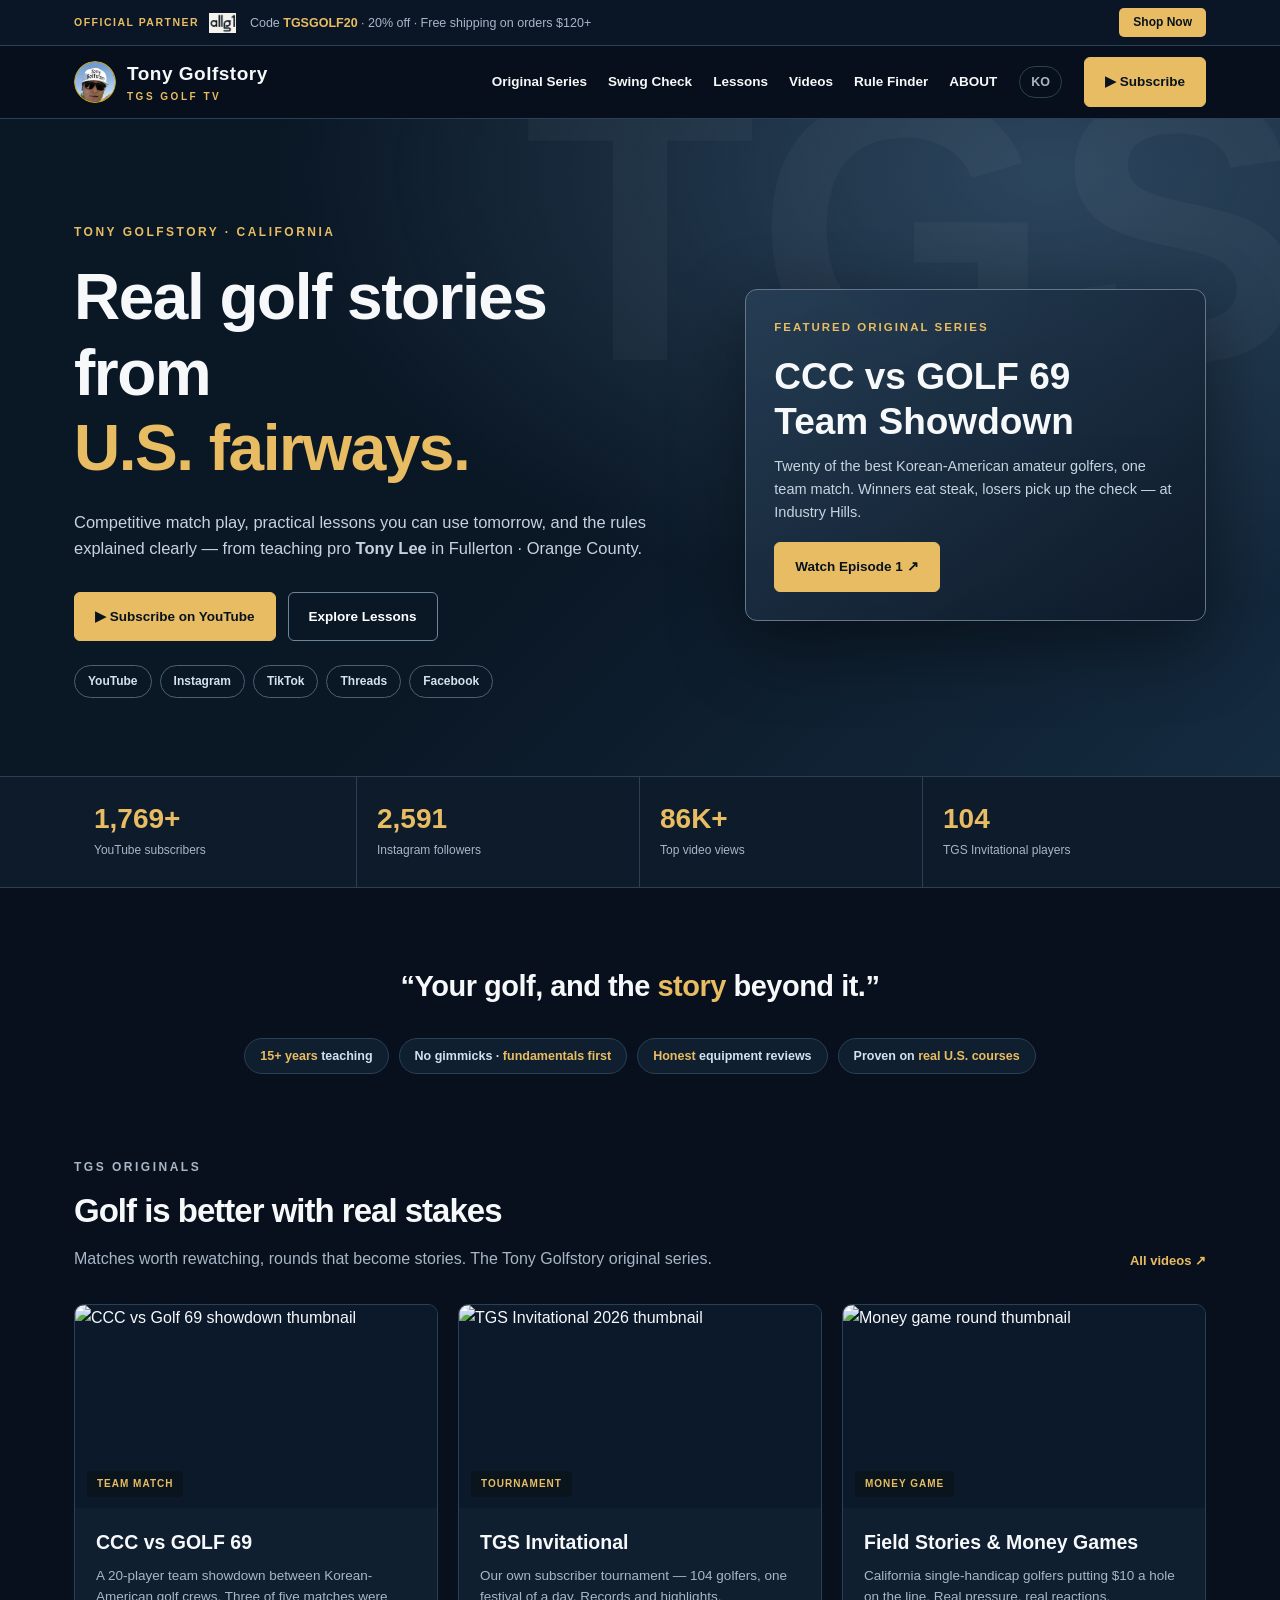
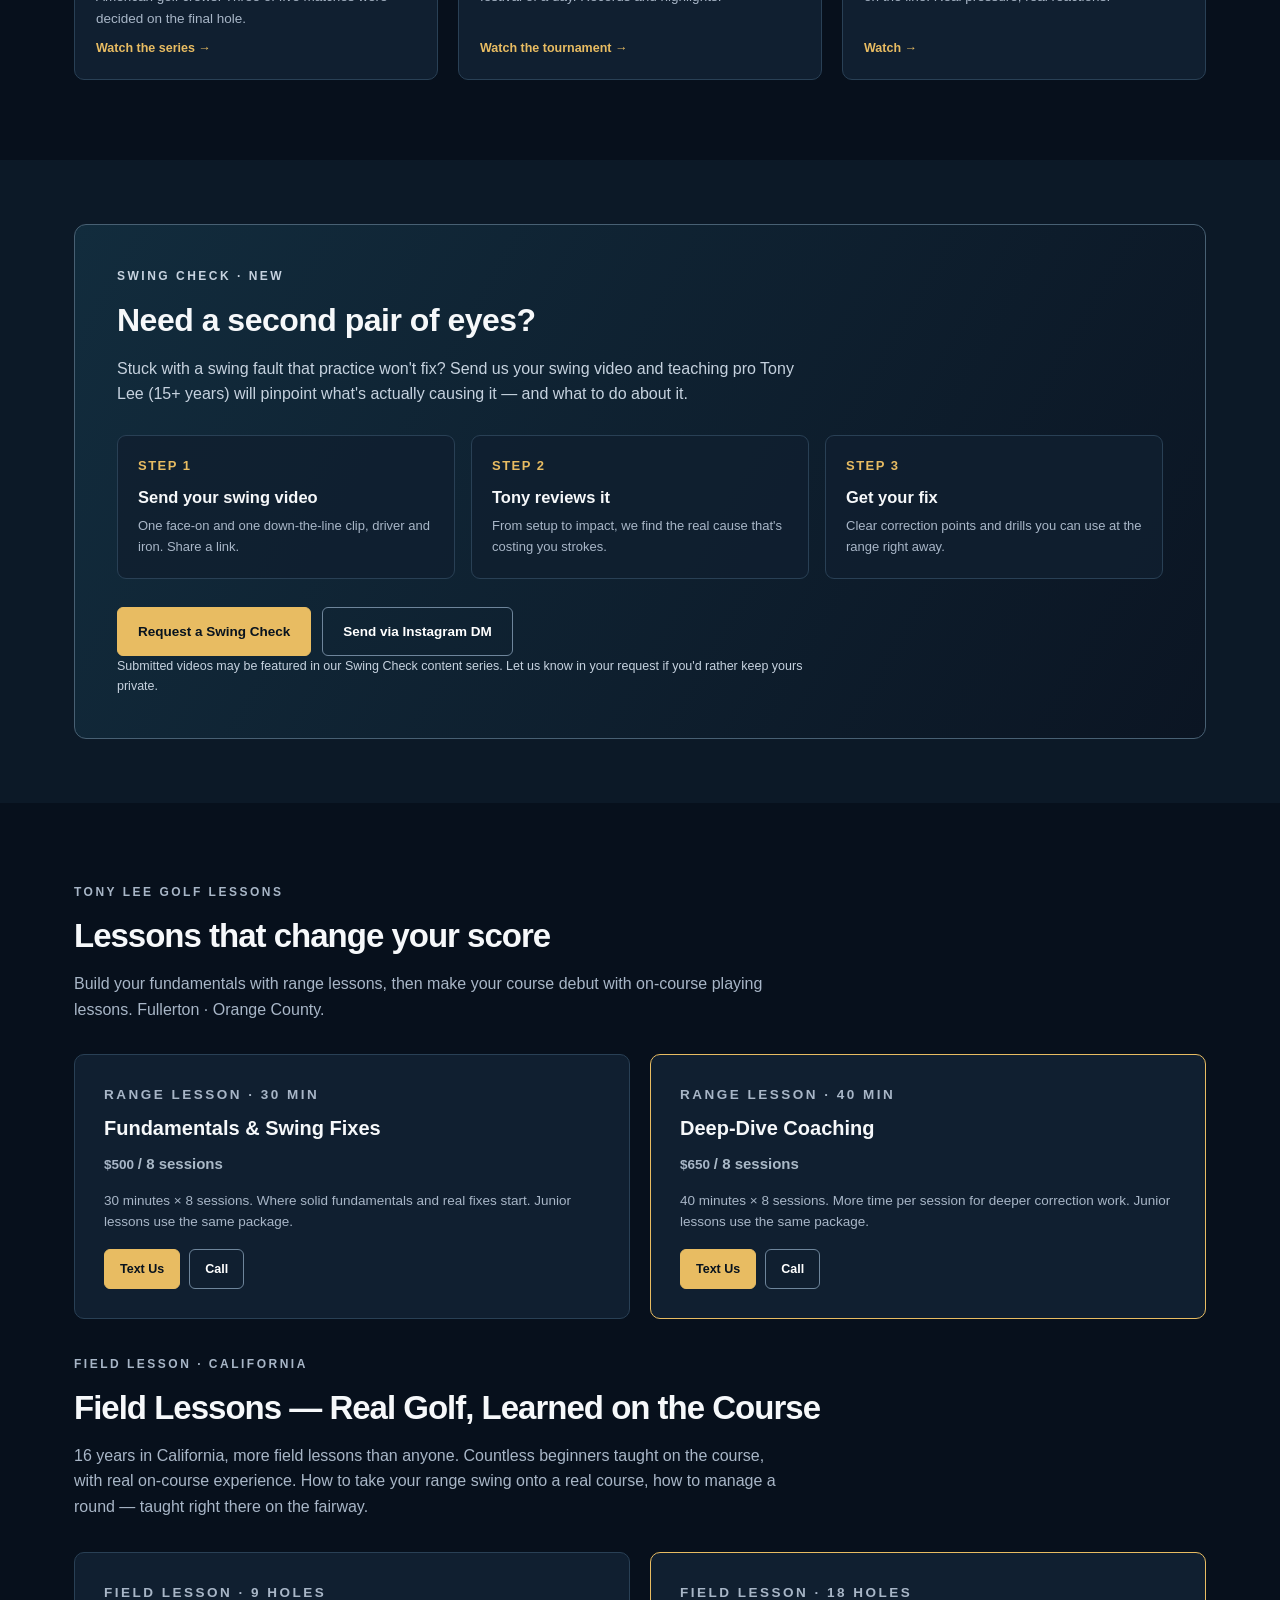
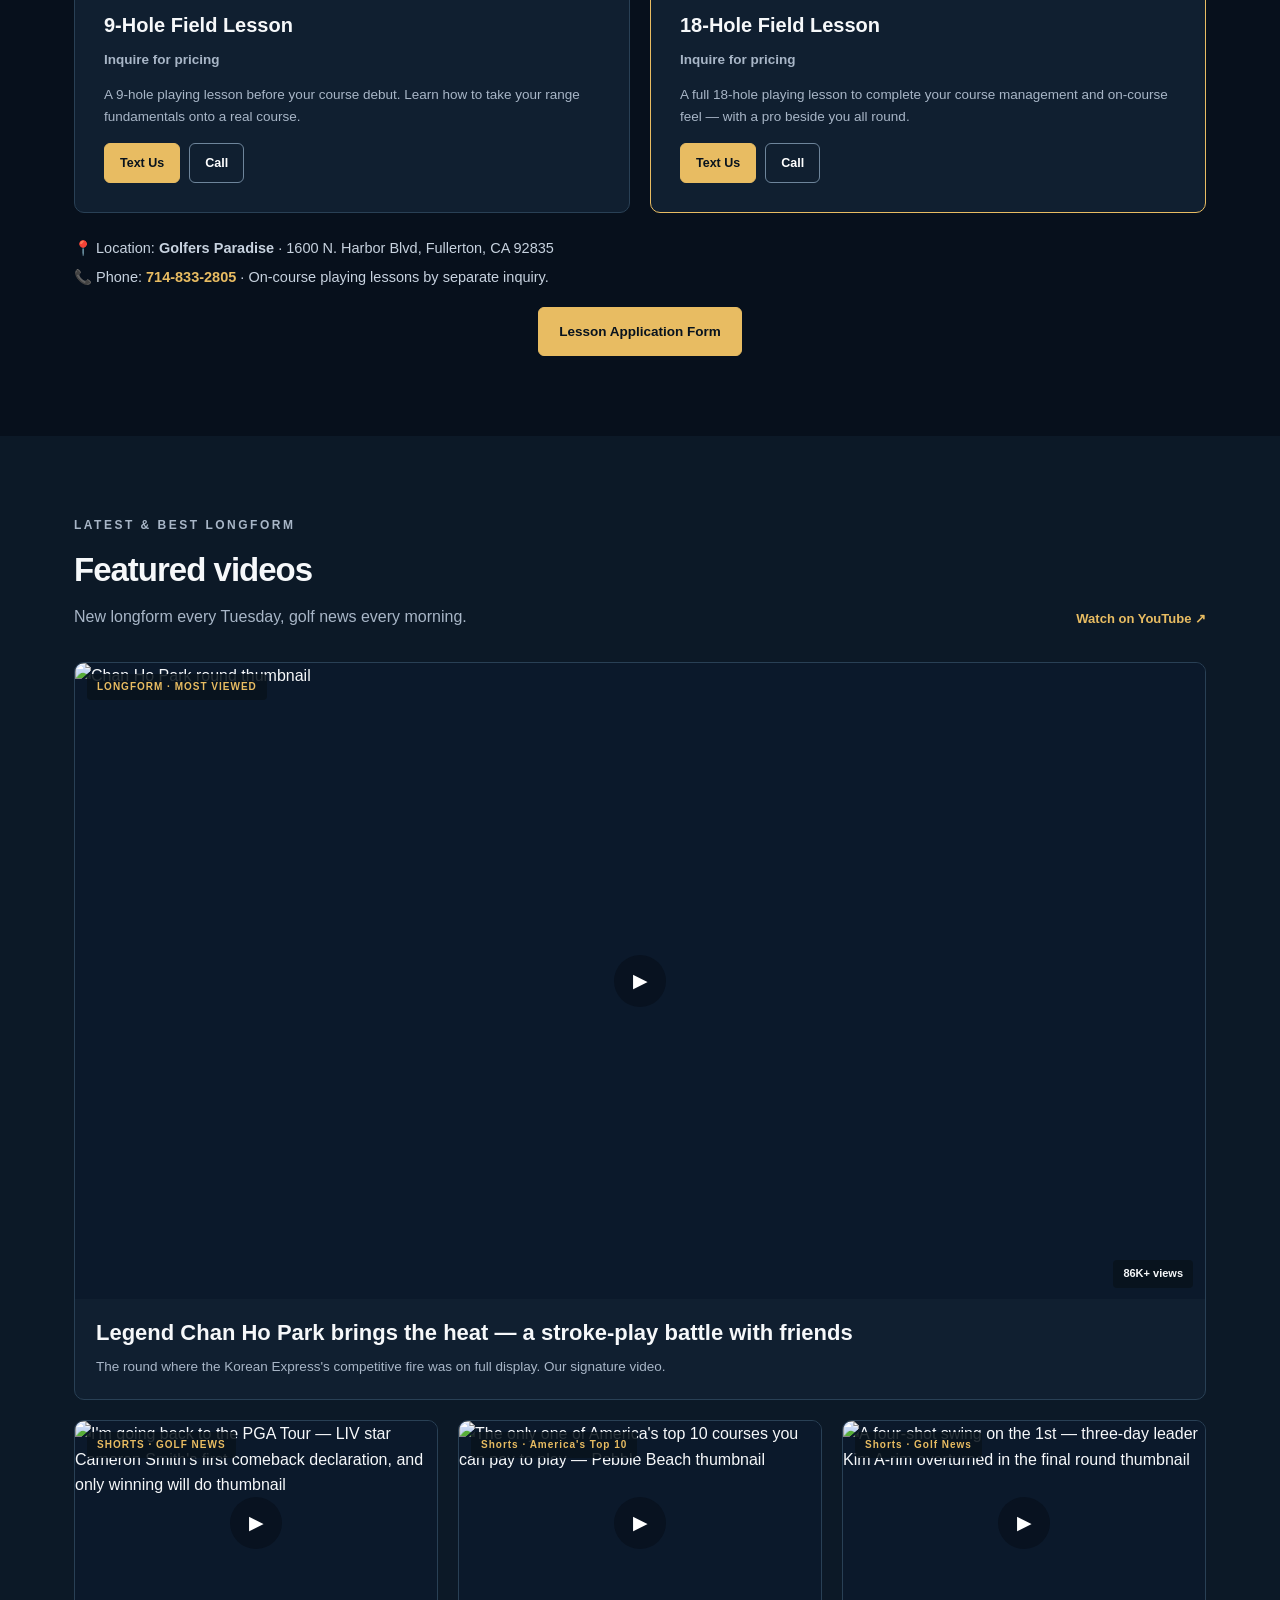
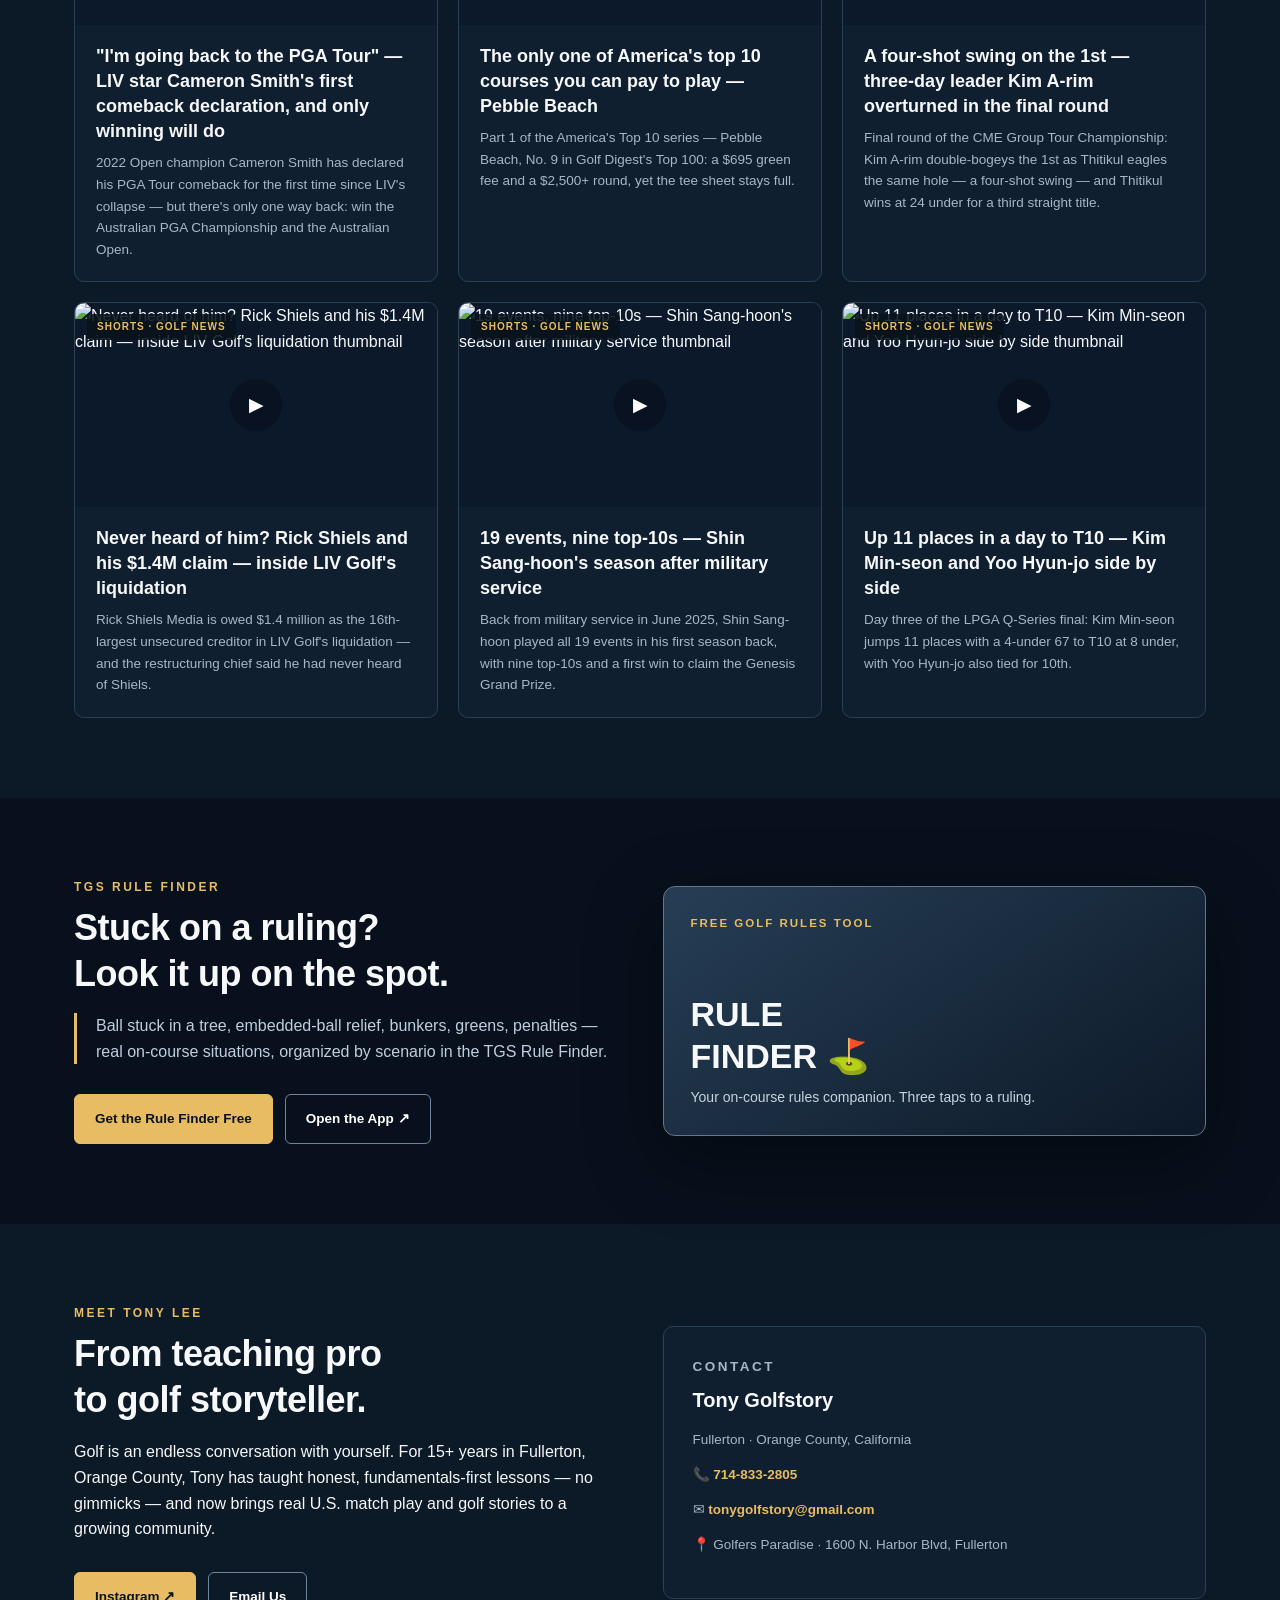
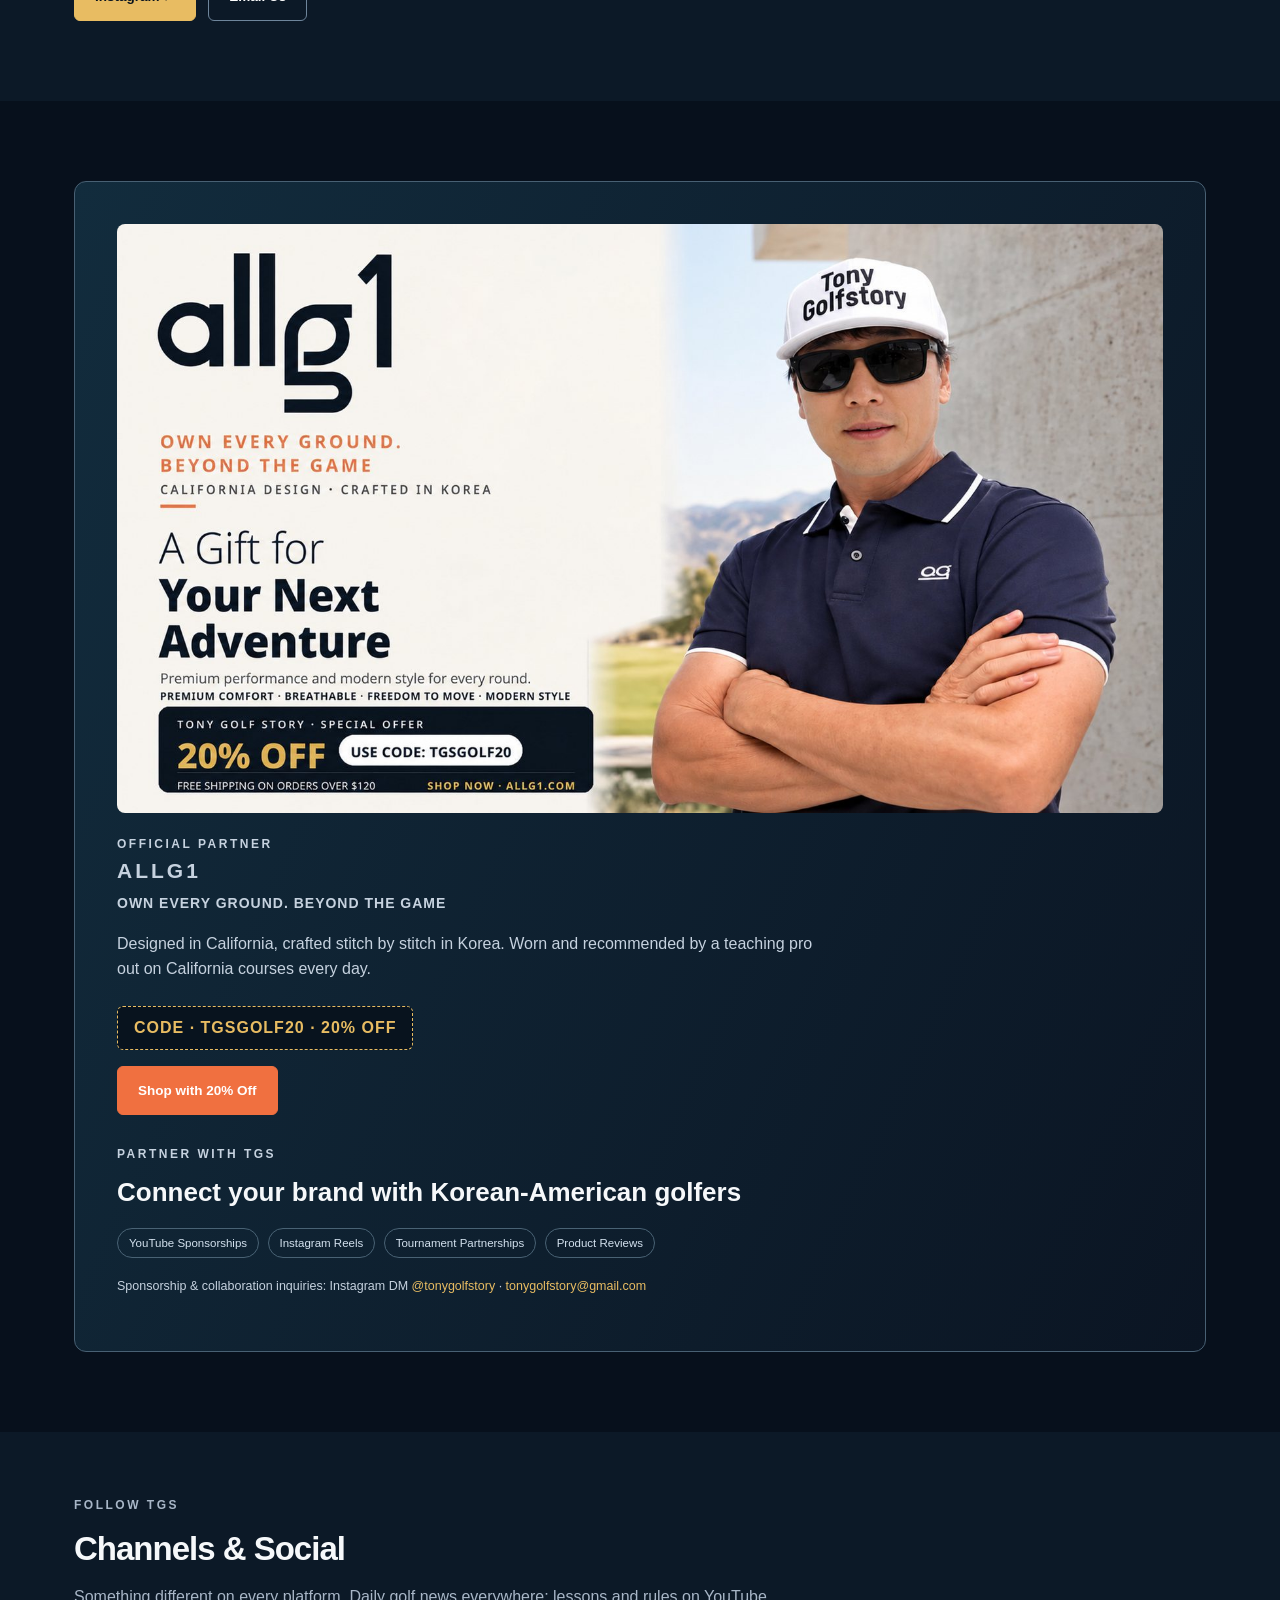
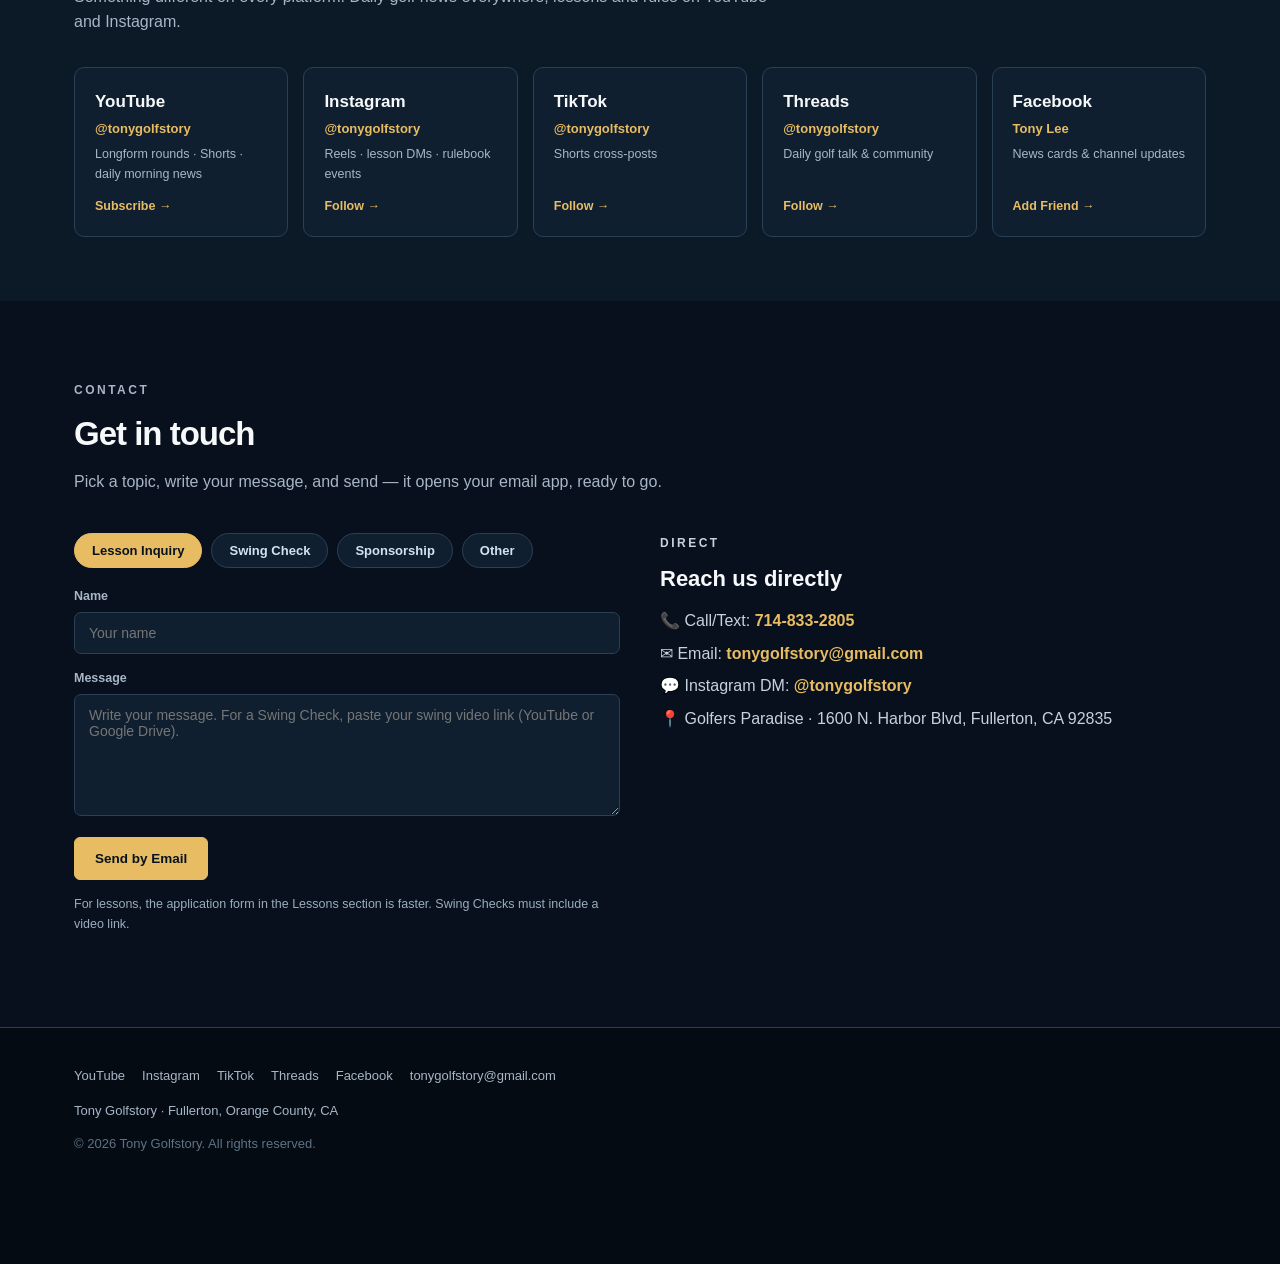
==== commit daa7f4bd: "Update latest videos (2026-11-25): Cameron Smith PGA return Shorts" ====
--- a/en/index.html
+++ b/en/index.html
@@ -82,8 +82,8 @@
   <!-- ================= Stats ================= -->
   <div class="statbar">
     <div class="wrap stats">
-      <div class="stat"><b>1,768+</b><span>YouTube subscribers</span></div>
-      <div class="stat"><b>2,587</b><span>Instagram followers</span></div>
+      <div class="stat"><b>1,769+</b><span>YouTube subscribers</span></div>
+      <div class="stat"><b>2,591</b><span>Instagram followers</span></div>
       <div class="stat"><b>86K+</b><span>Top video views</span></div>
       <div class="stat"><b>104</b><span>TGS Invitational players</span></div>
     </div>
@@ -278,6 +278,17 @@
       </a>
 
       <div class="grid3">
+        <a class="video-card" href="https://www.youtube.com/shorts/u2iJcKKrWDQ" target="_blank" rel="noopener">
+          <div class="video-thumb">
+            <img src="https://i.ytimg.com/vi/u2iJcKKrWDQ/hqdefault.jpg" alt="I'm going back to the PGA Tour — LIV star Cameron Smith's first comeback declaration, and only winning will do thumbnail" loading="lazy">
+            <span class="video-badge">SHORTS · GOLF NEWS</span>
+            <span class="video-play">▶</span>
+          </div>
+          <div class="video-body">
+            <h3>"I'm going back to the PGA Tour" — LIV star Cameron Smith's first comeback declaration, and only winning will do</h3>
+            <p>2022 Open champion Cameron Smith has declared his PGA Tour comeback for the first time since LIV's collapse — but there's only one way back: win the Australian PGA Championship and the Australian Open.</p>
+          </div>
+        </a>
         <a class="video-card" href="https://www.youtube.com/shorts/zHLLuZQZhkY" target="_blank" rel="noopener">
           <div class="video-thumb">
             <img src="https://i.ytimg.com/vi/zHLLuZQZhkY/hqdefault.jpg" alt="The only one of America's top 10 courses you can pay to play — Pebble Beach thumbnail" loading="lazy">
@@ -331,17 +342,6 @@
           <div class="video-body">
             <h3>Up 11 places in a day to T10 — Kim Min-seon and Yoo Hyun-jo side by side</h3>
             <p>Day three of the LPGA Q-Series final: Kim Min-seon jumps 11 places with a 4-under 67 to T10 at 8 under, with Yoo Hyun-jo also tied for 10th.</p>
-          </div>
-        </a>
-        <a class="video-card" href="https://www.youtube.com/shorts/h845mHhzSgo" target="_blank" rel="noopener">
-          <div class="video-thumb">
-            <img src="https://i.ytimg.com/vi/h845mHhzSgo/hqdefault.jpg" alt="Three days on top — Kim A-rim heads to a final round worth $4 million and a fourth career win thumbnail" loading="lazy">
-            <span class="video-badge">SHORTS · GOLF NEWS</span>
-            <span class="video-play">▶</span>
-          </div>
-          <div class="video-body">
-            <h3>Three days on top — Kim A-rim heads to a final round worth $4 million and a fourth career win</h3>
-            <p>Day three of the season-ending CME Group Tour Championship: Kim A-rim cards a 3-under 69 to stay alone in front at 18 under for the third straight day.</p>
           </div>
         </a>
 
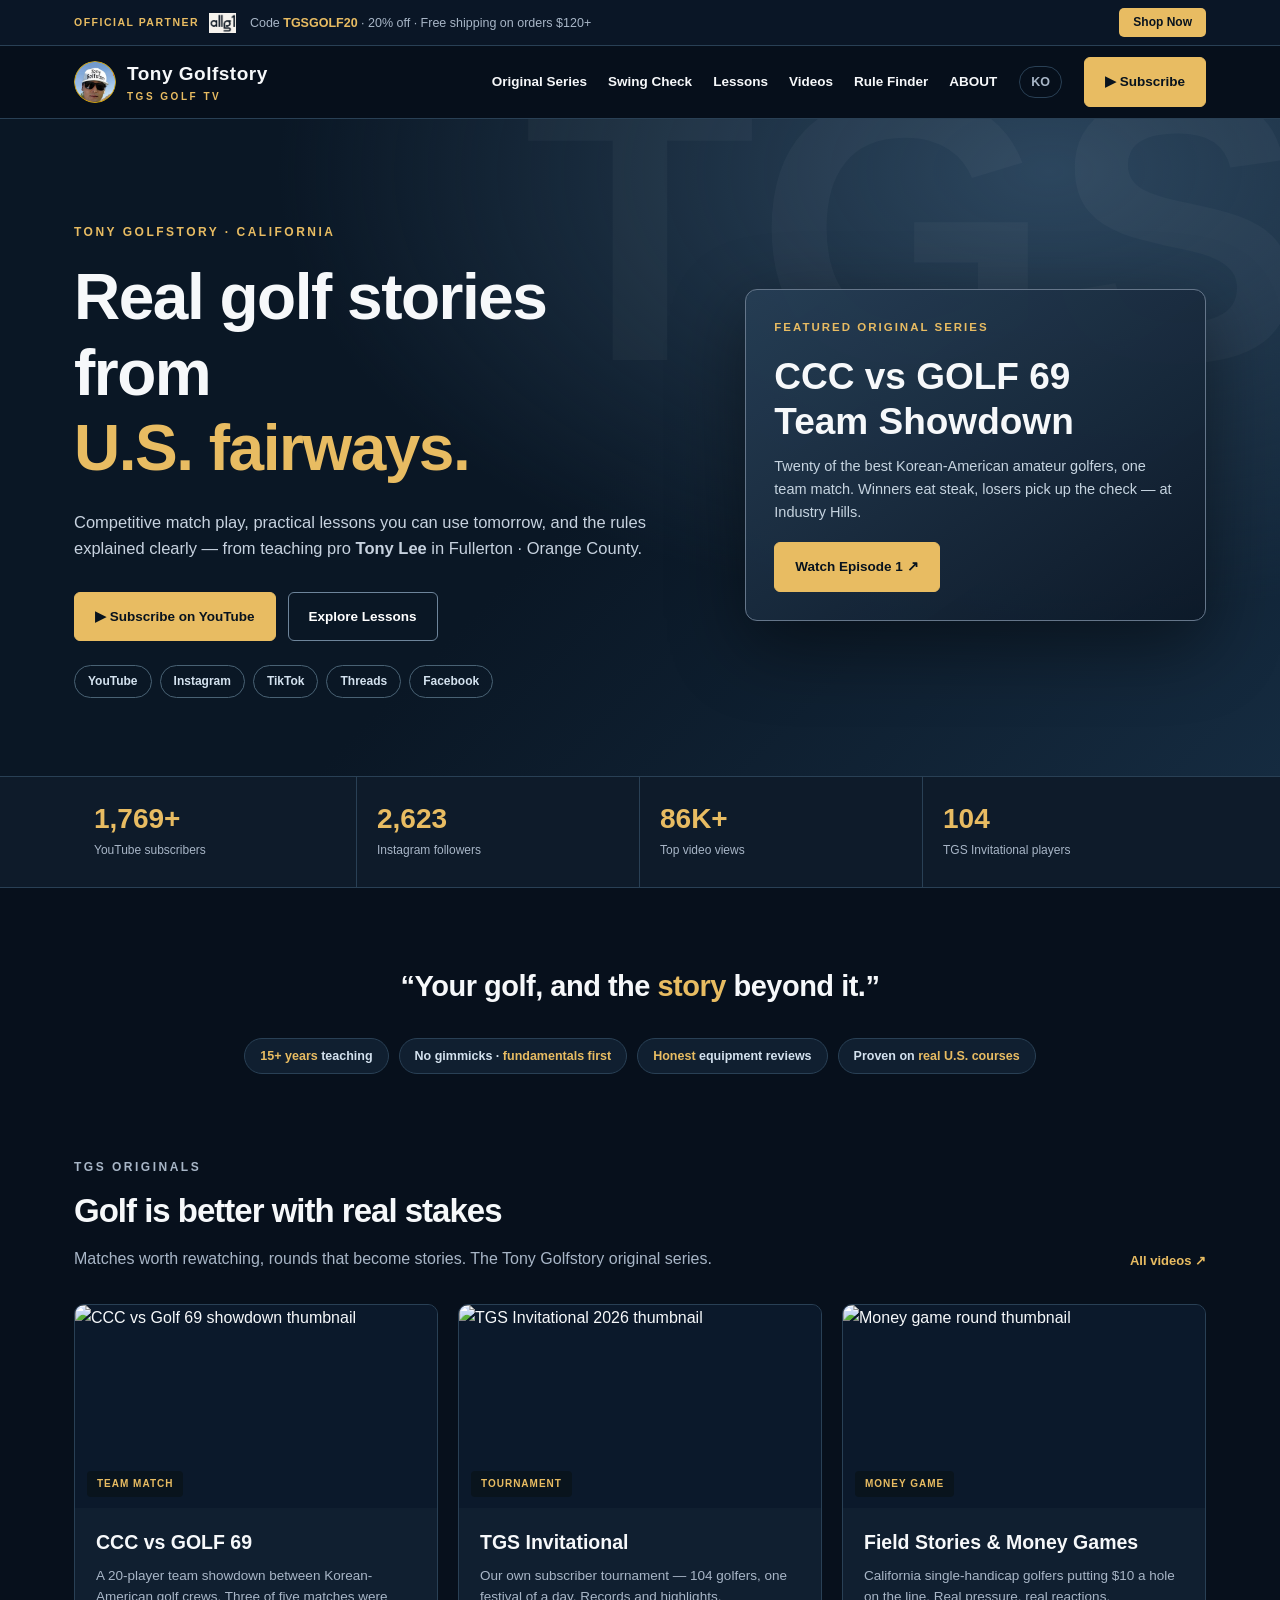
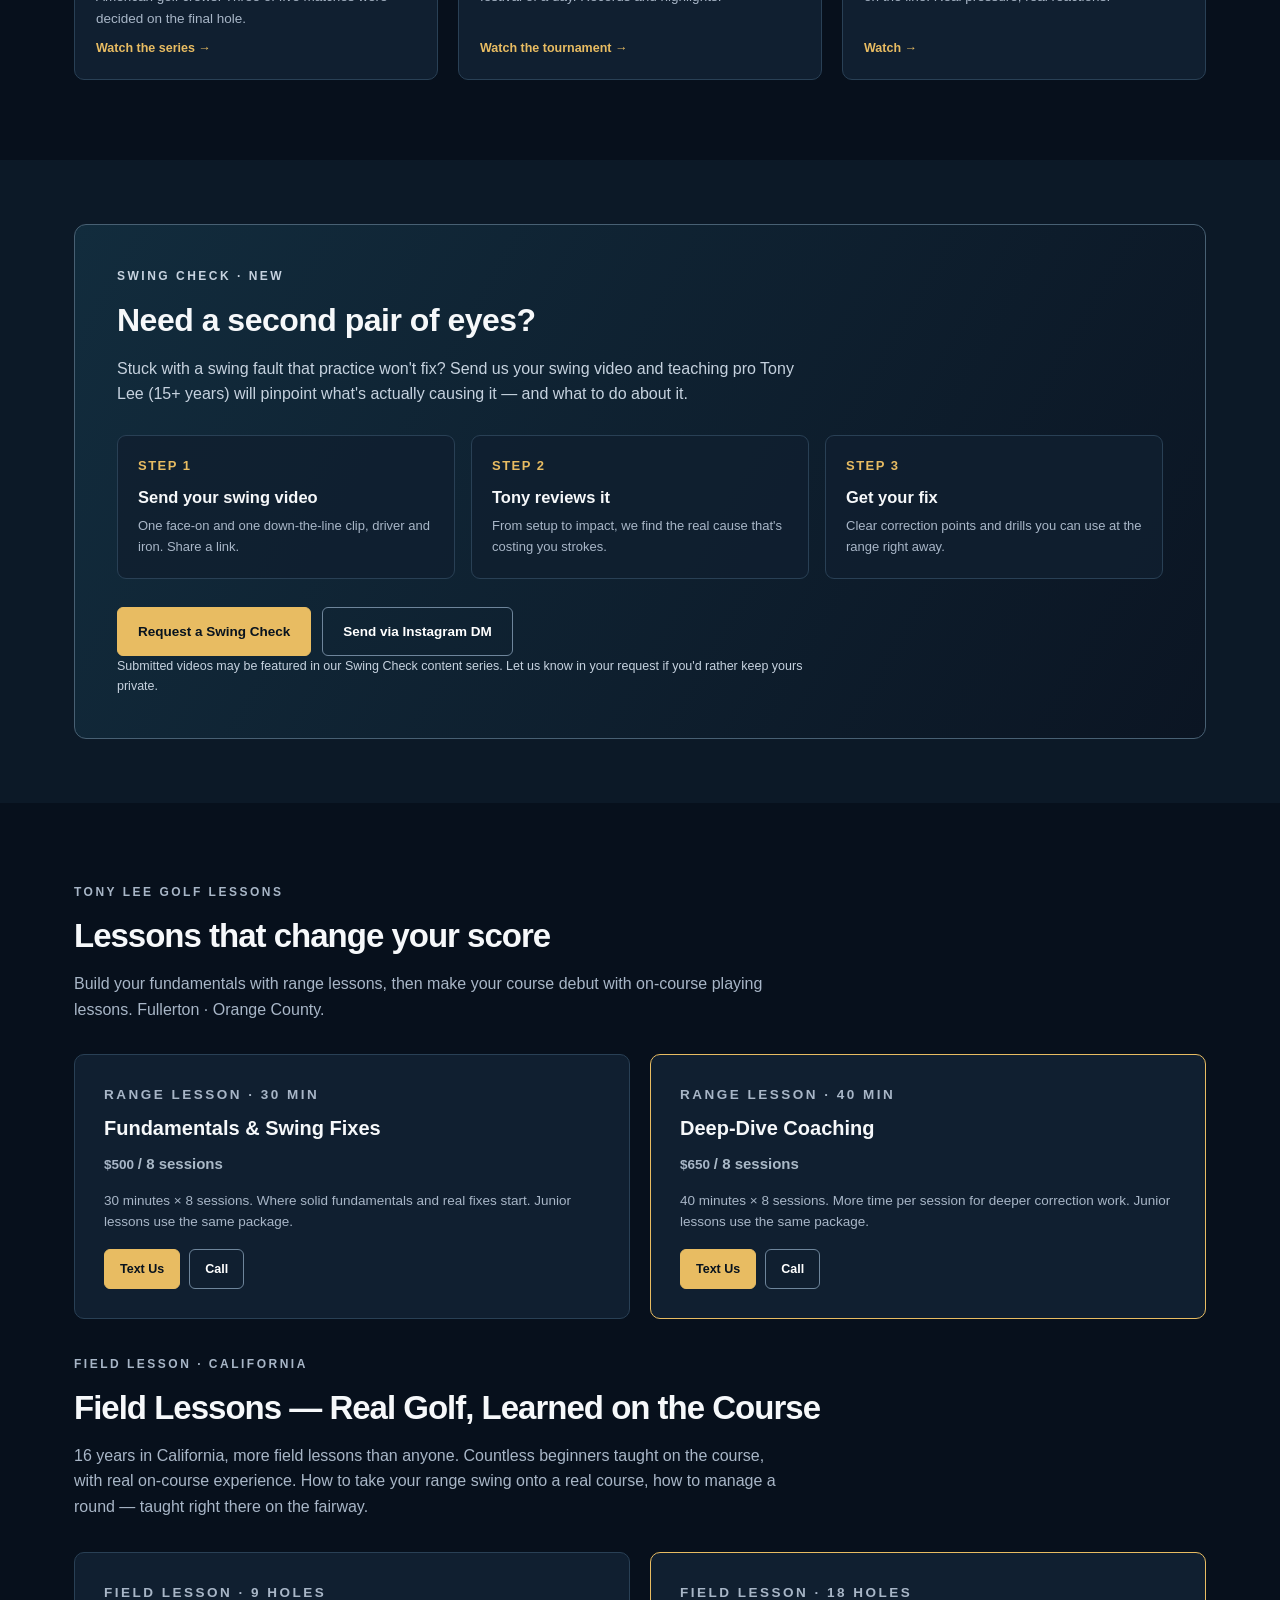
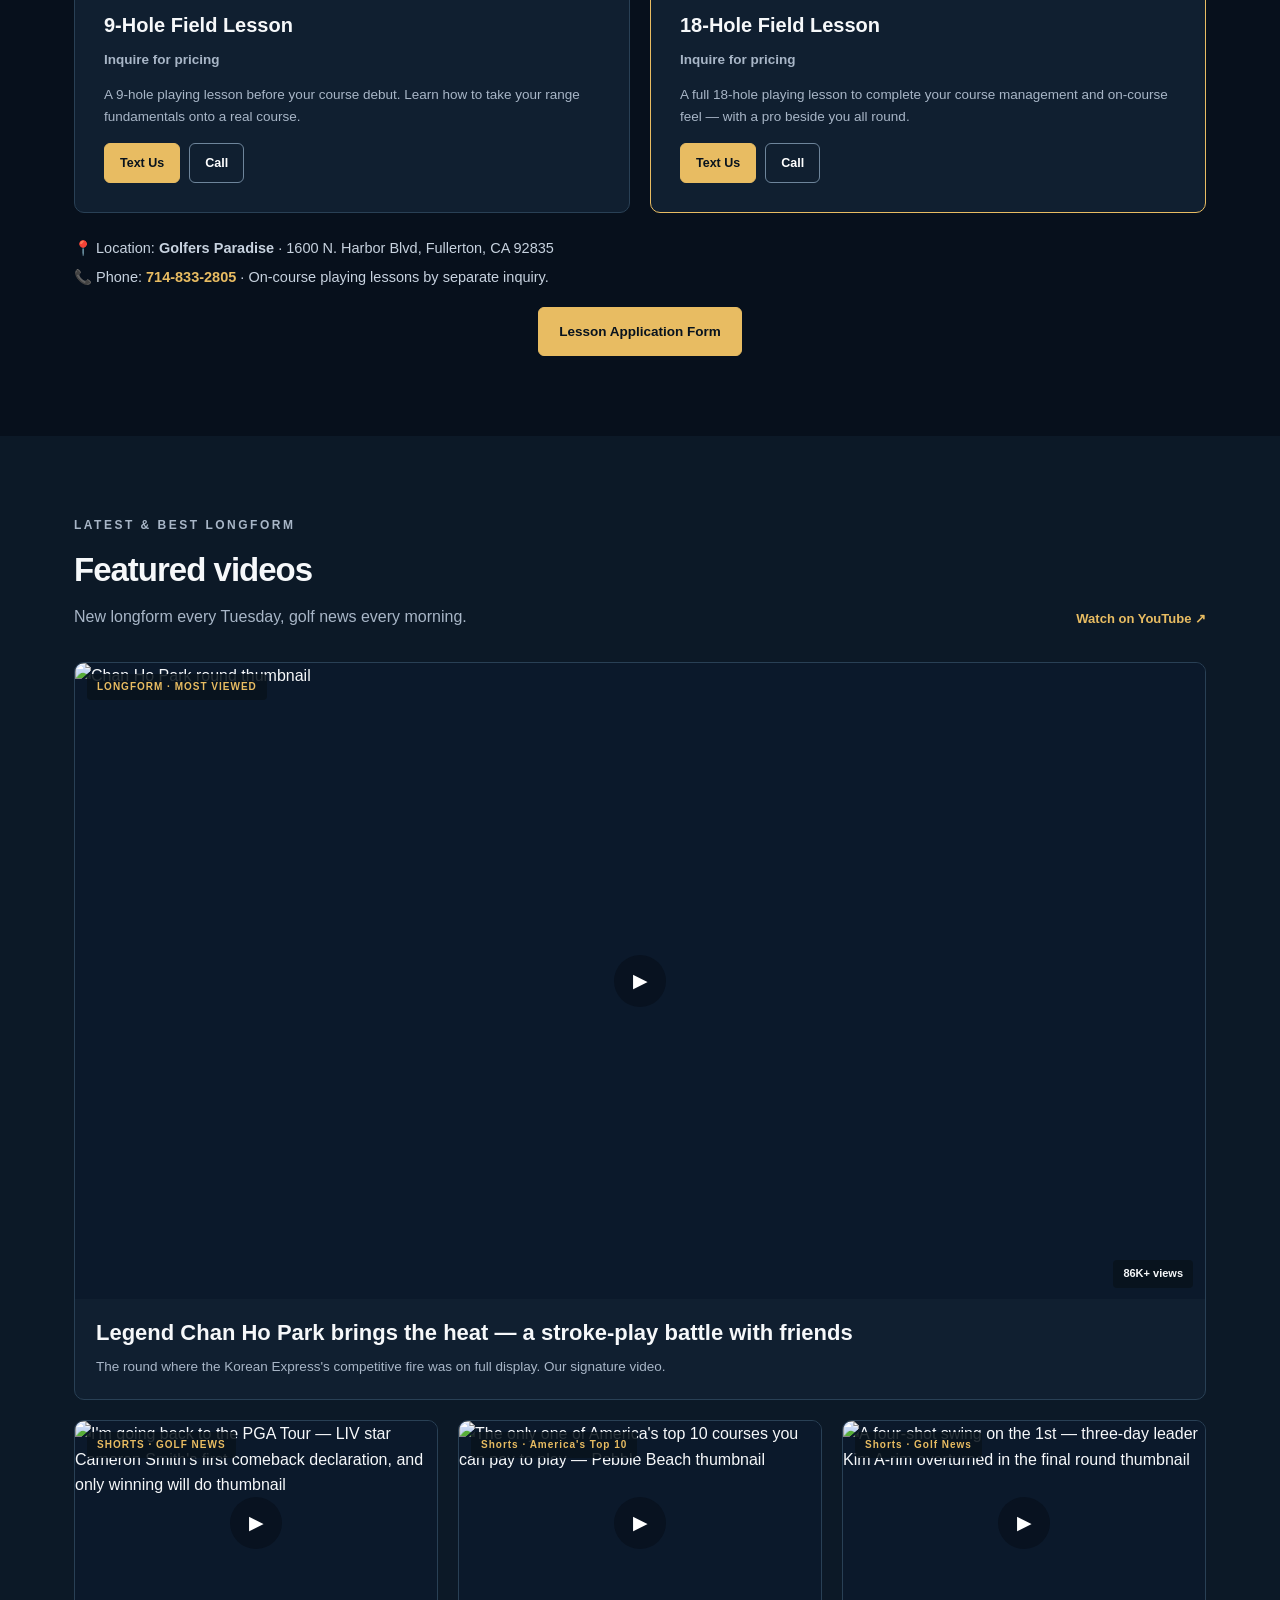
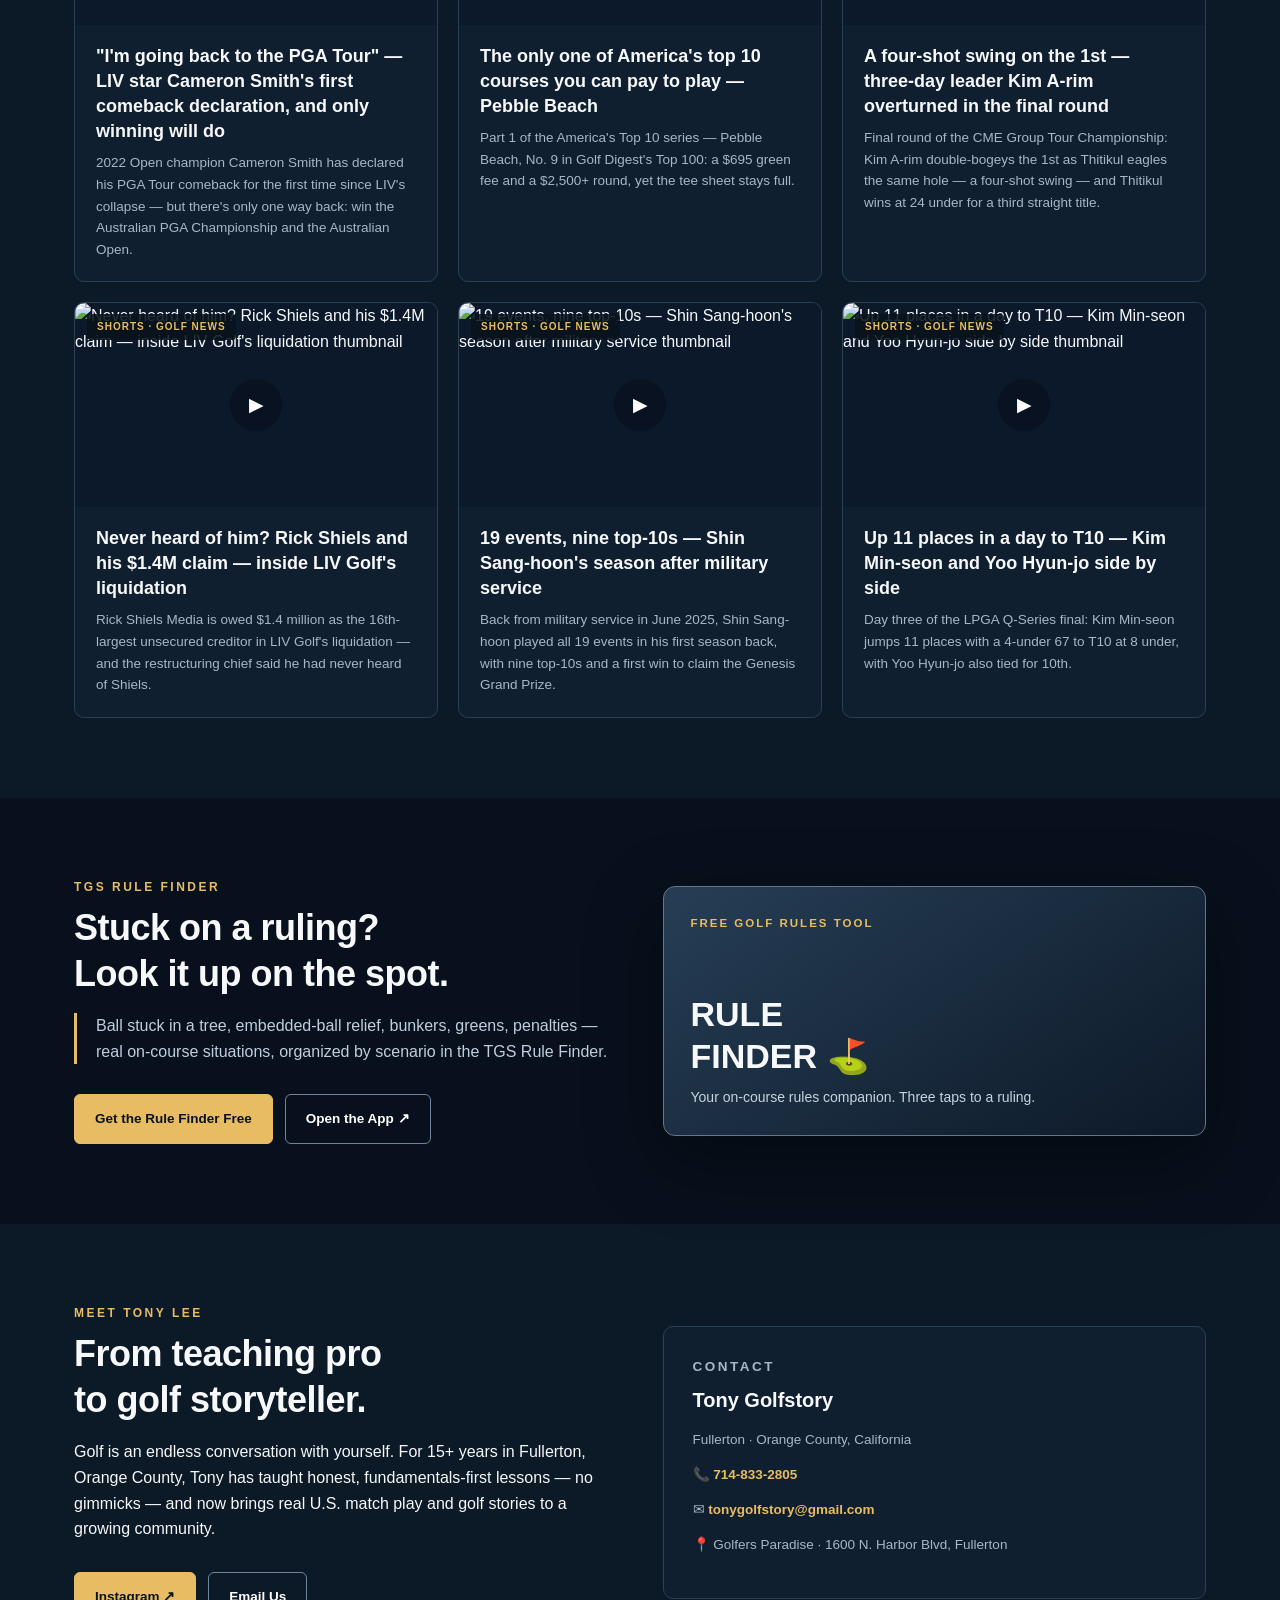
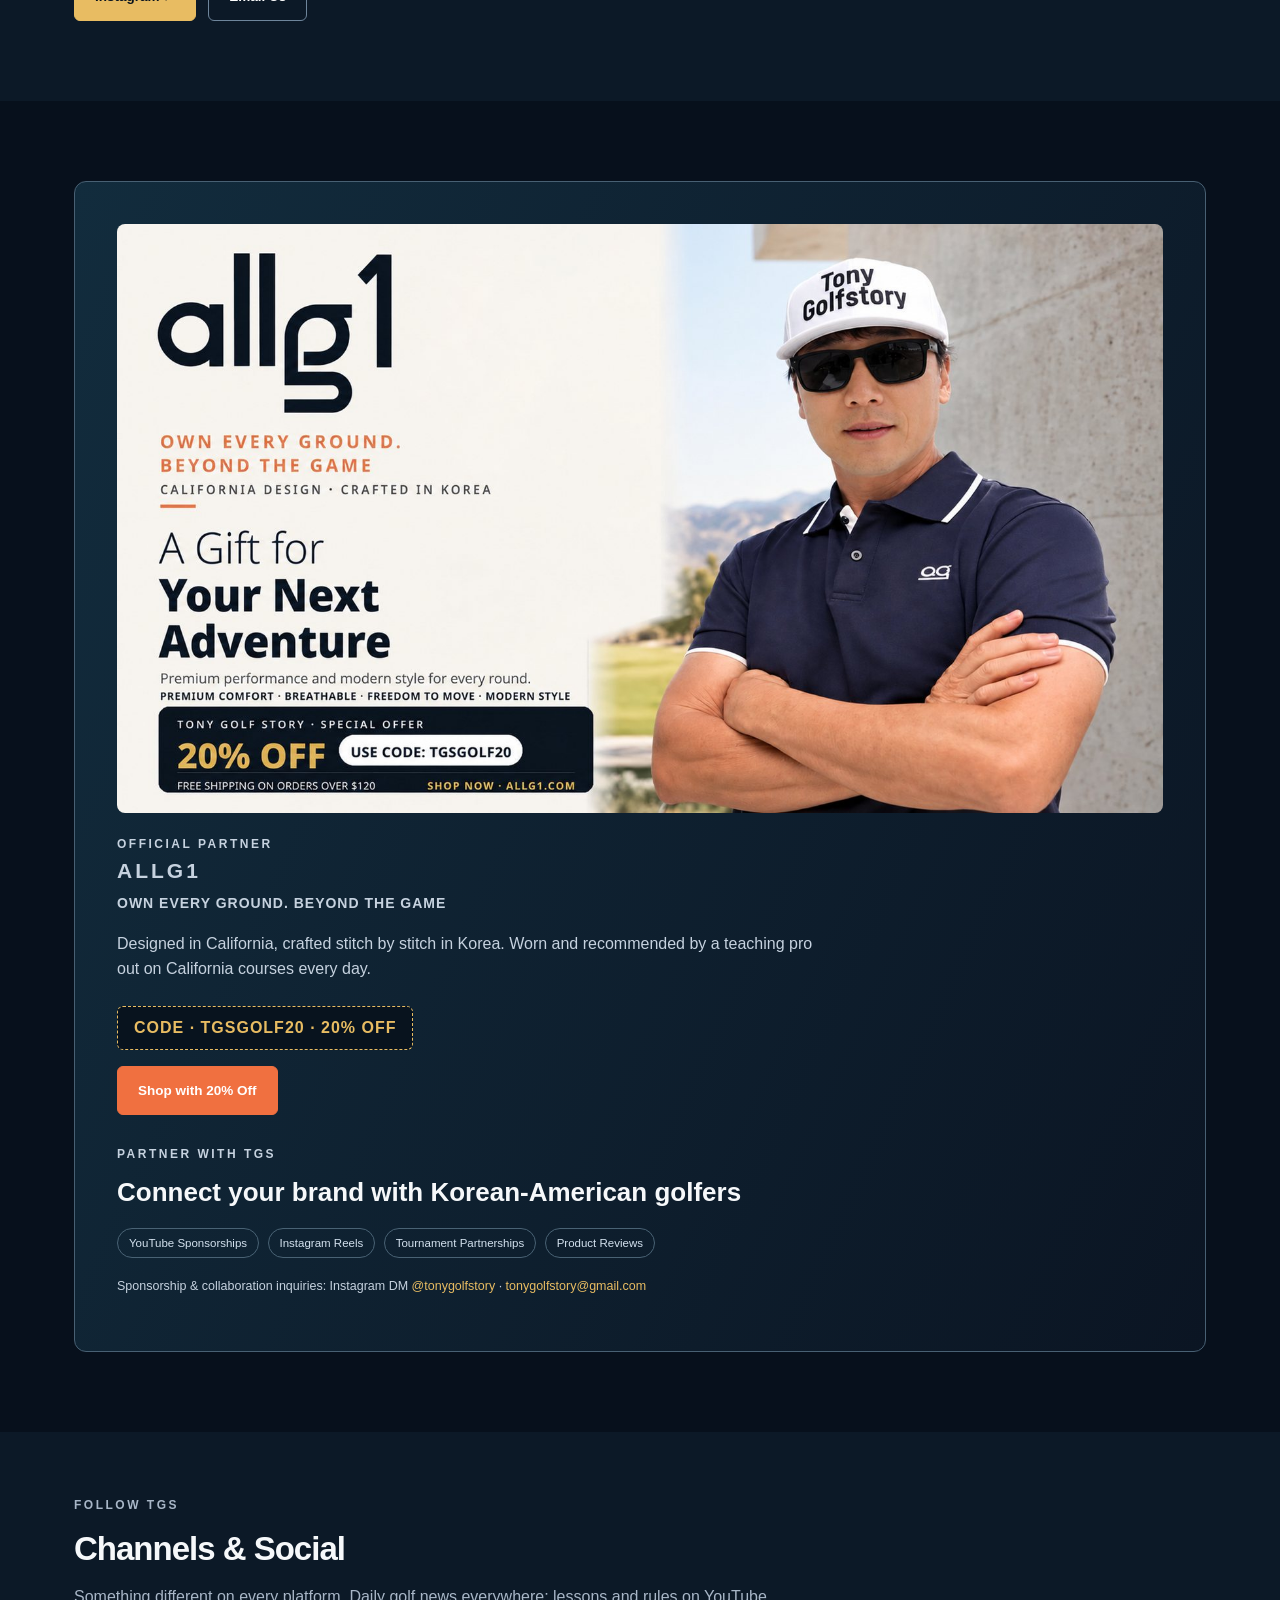
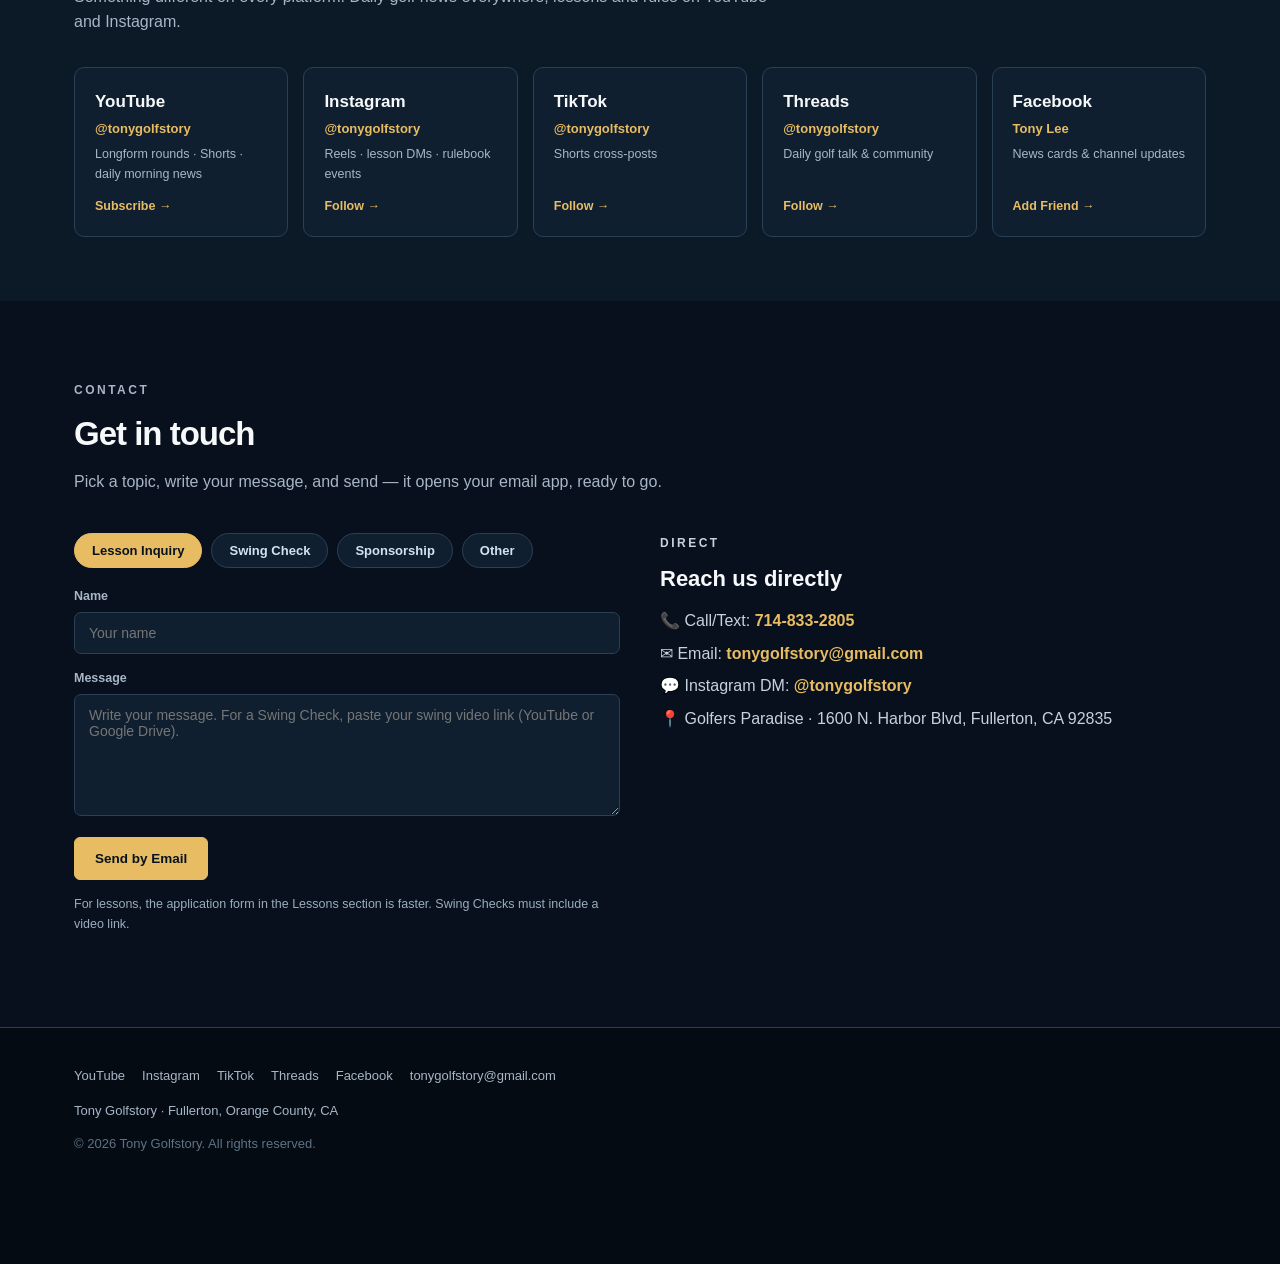
==== commit 3e163c3c: "Update stats (2026-11-25): Instagram followers 2,623" ====
--- a/en/index.html
+++ b/en/index.html
@@ -83,7 +83,7 @@
   <div class="statbar">
     <div class="wrap stats">
       <div class="stat"><b>1,769+</b><span>YouTube subscribers</span></div>
-      <div class="stat"><b>2,591</b><span>Instagram followers</span></div>
+      <div class="stat"><b>2,623</b><span>Instagram followers</span></div>
       <div class="stat"><b>86K+</b><span>Top video views</span></div>
       <div class="stat"><b>104</b><span>TGS Invitational players</span></div>
     </div>
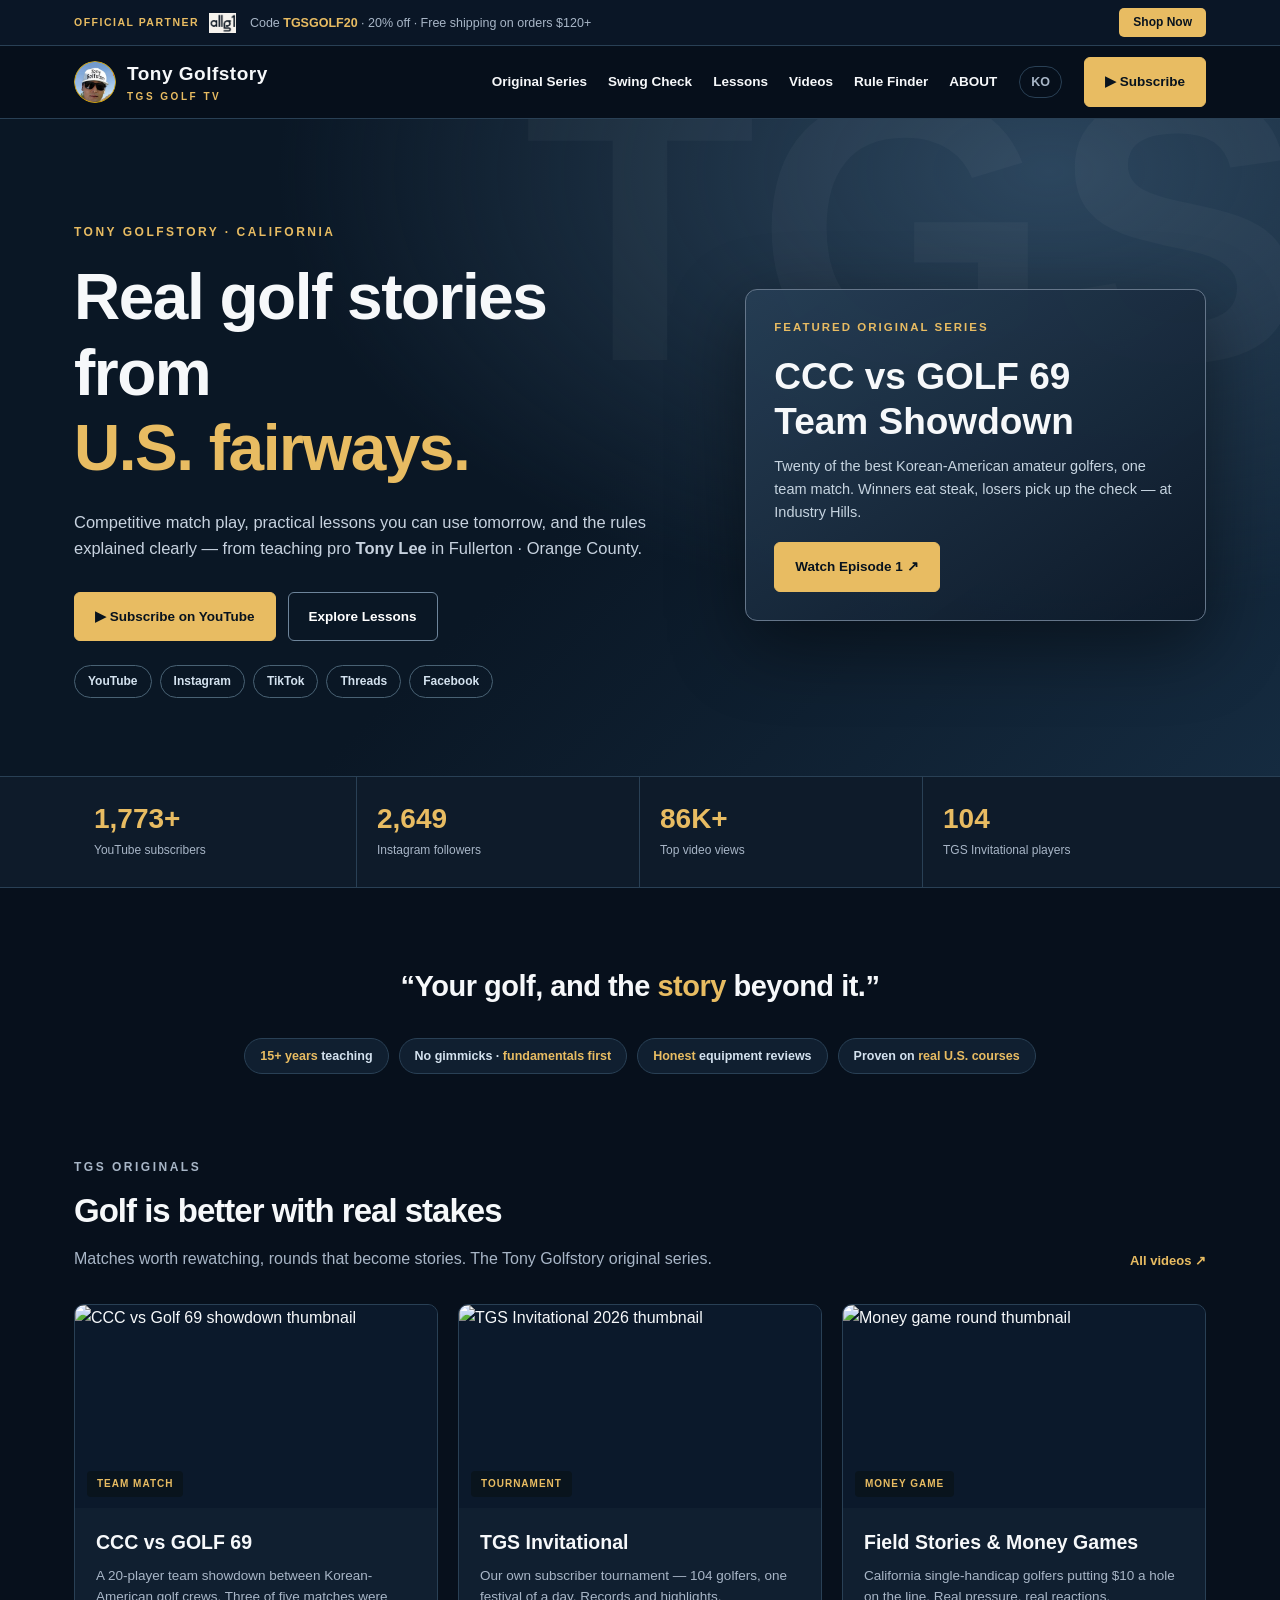
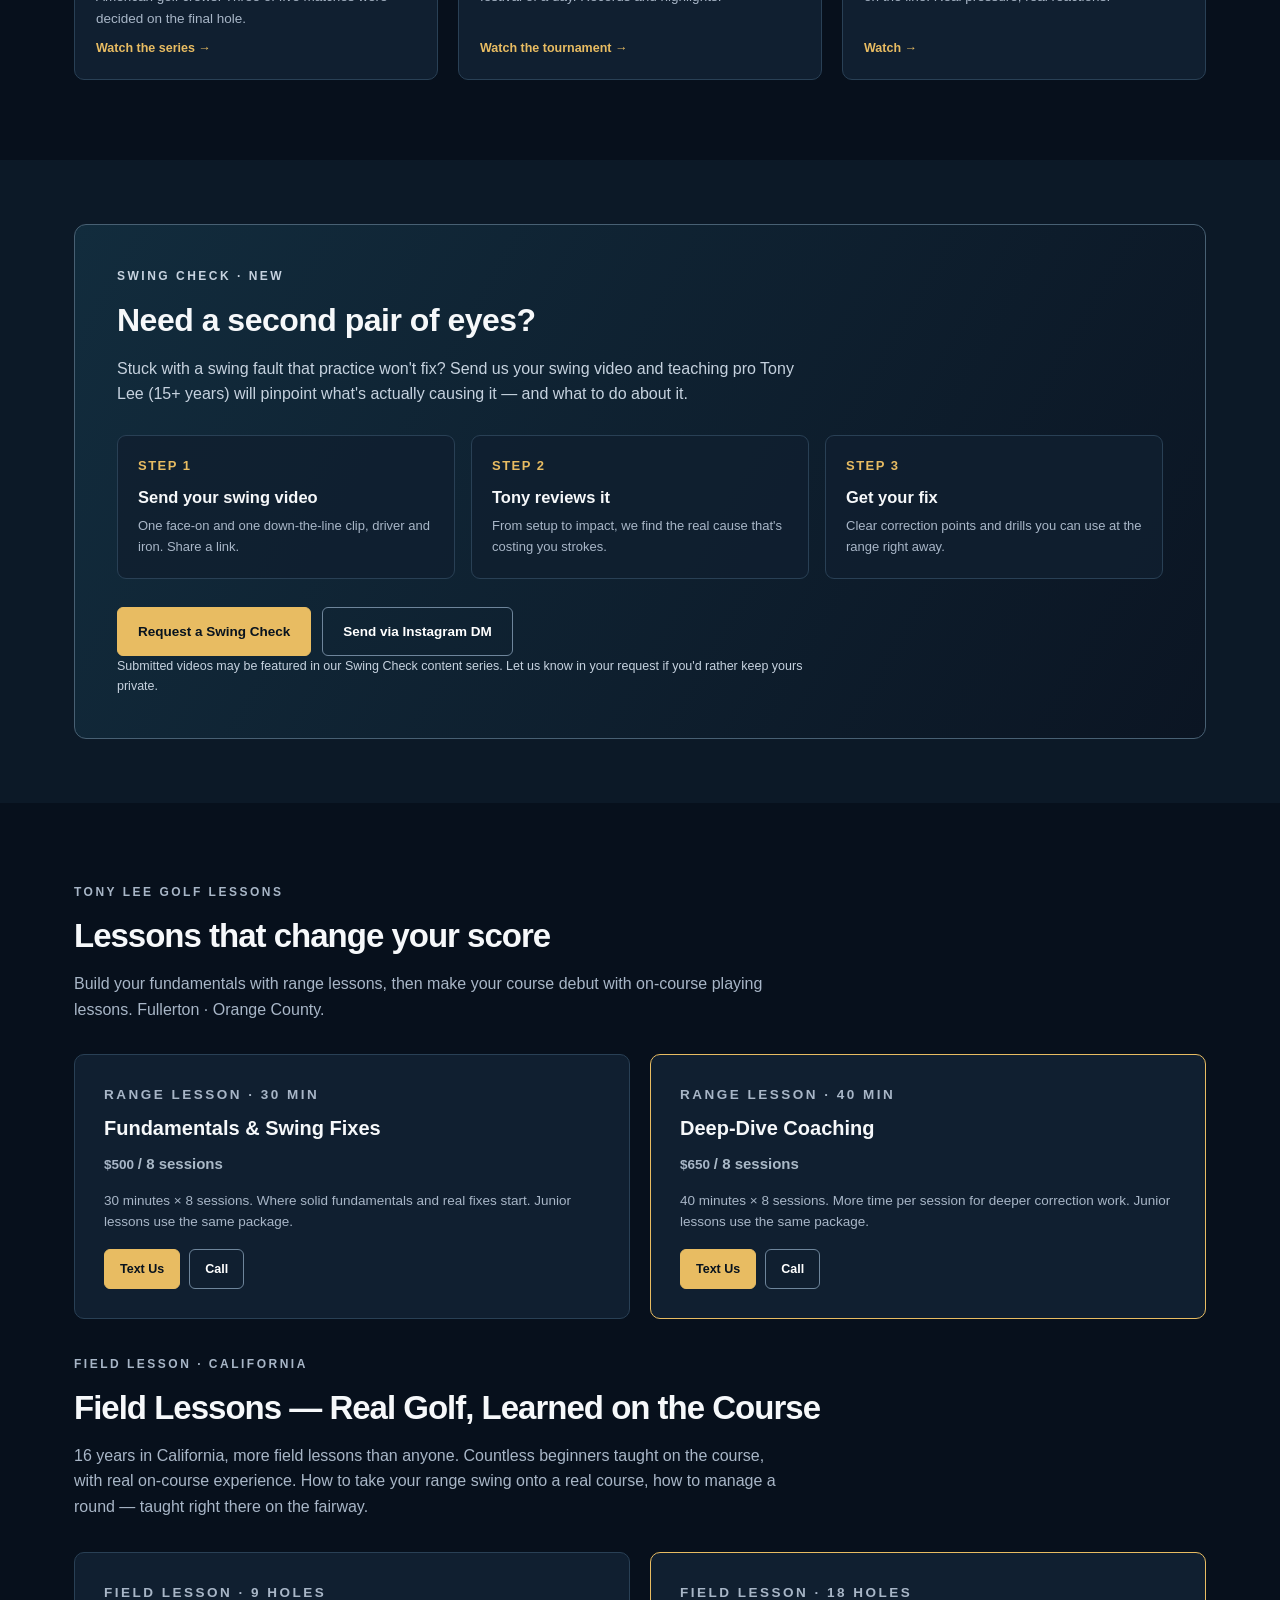
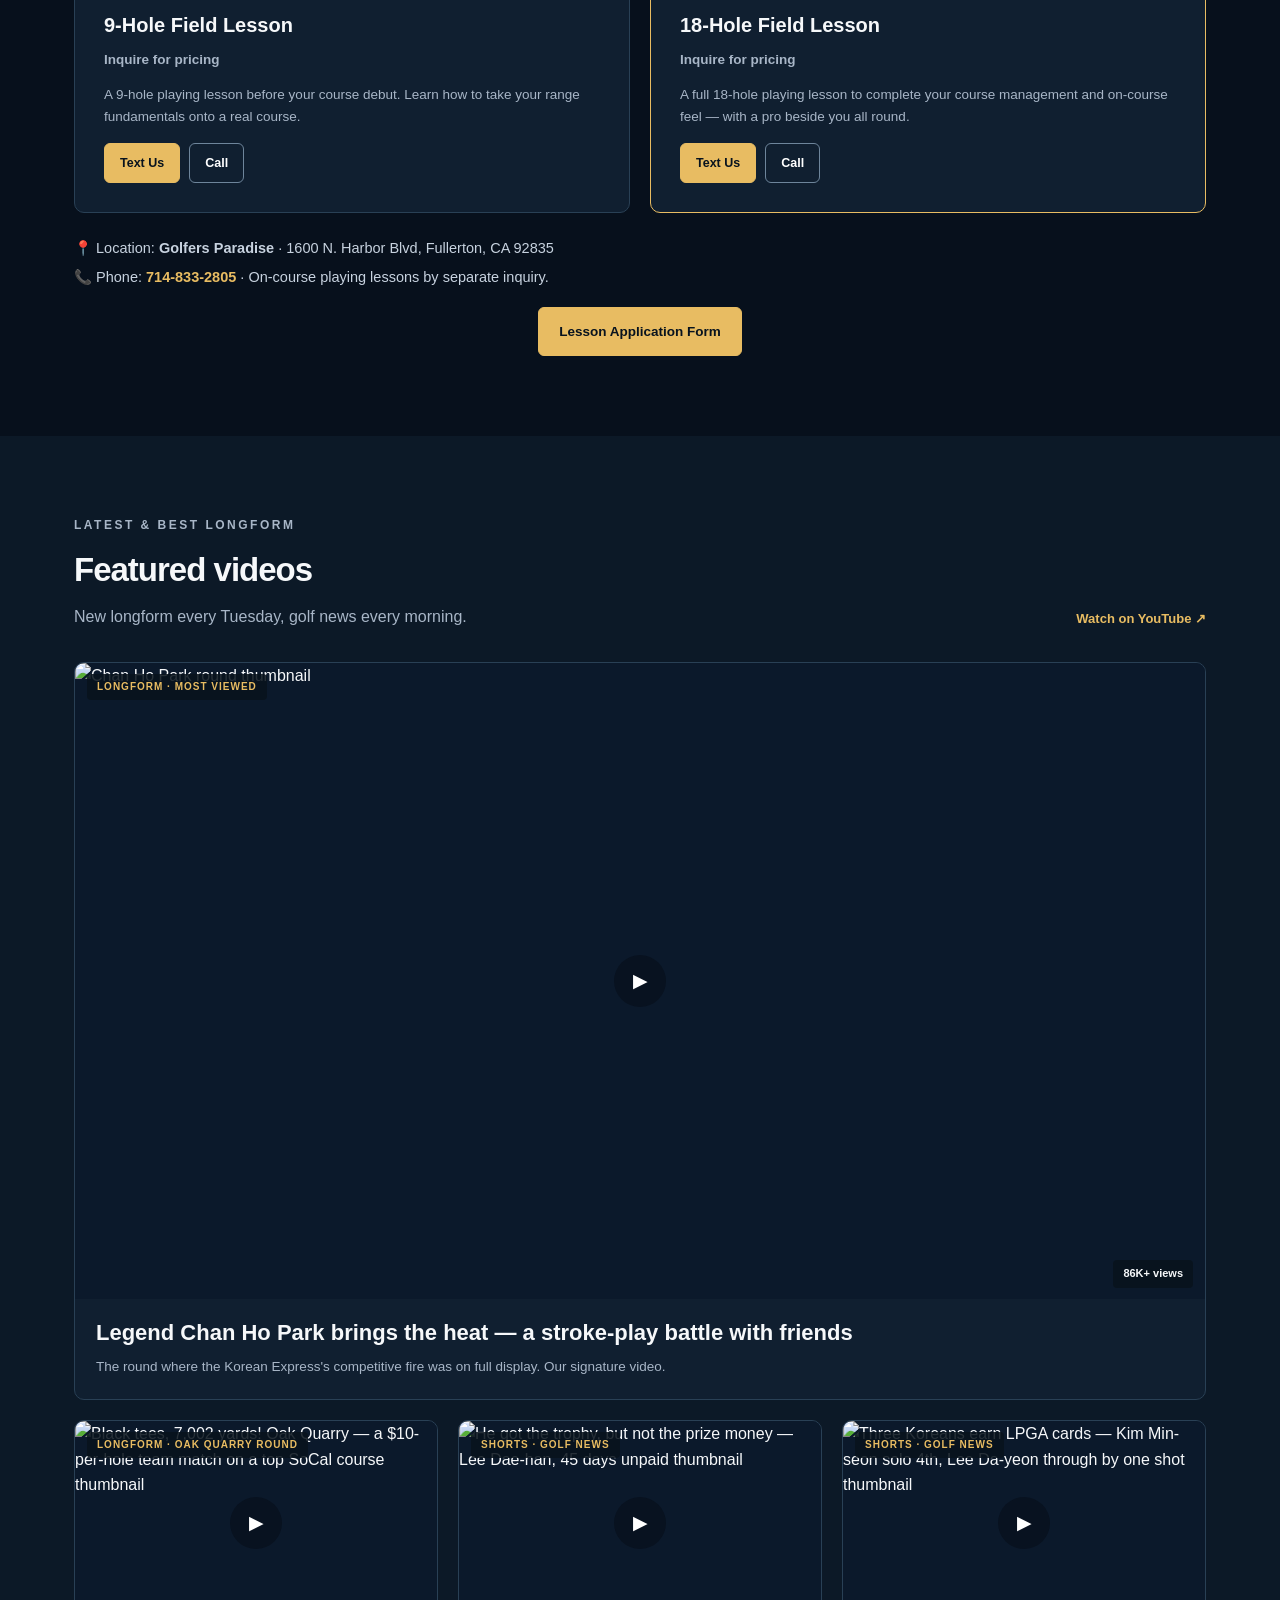
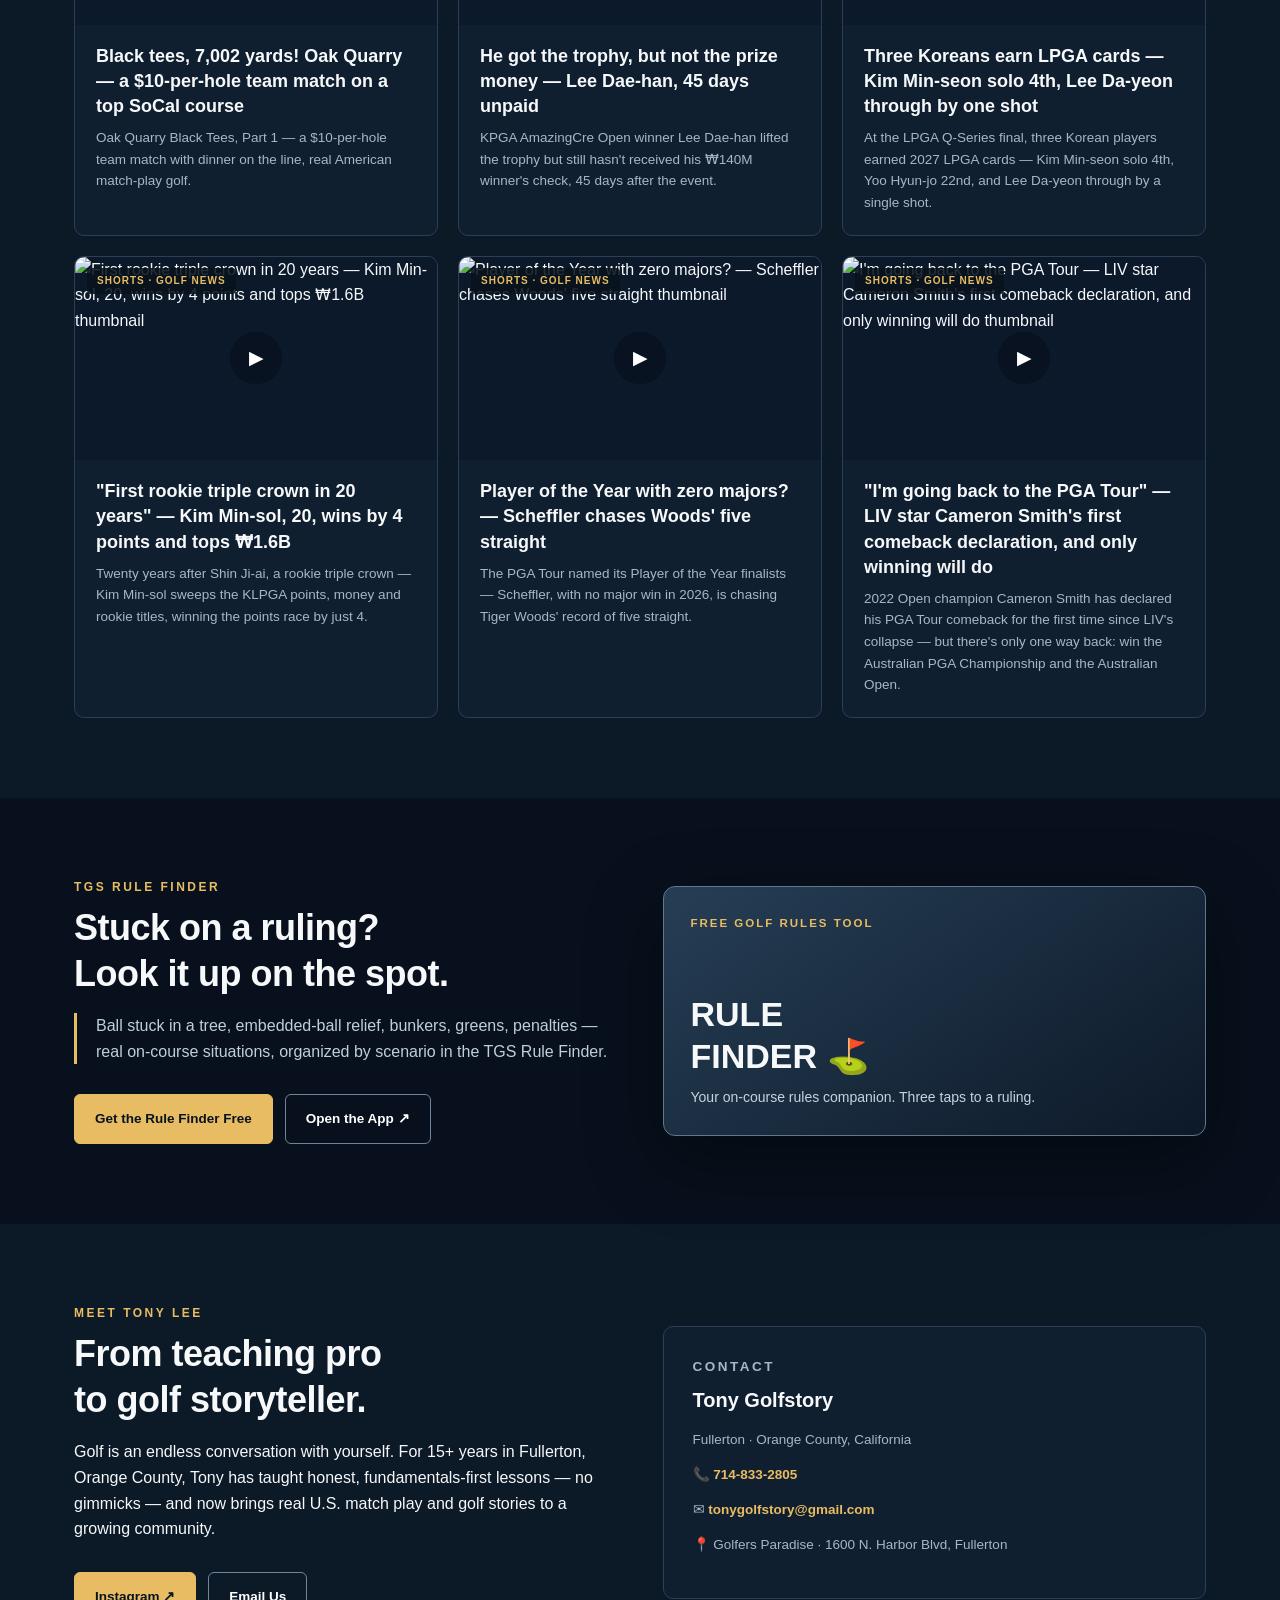
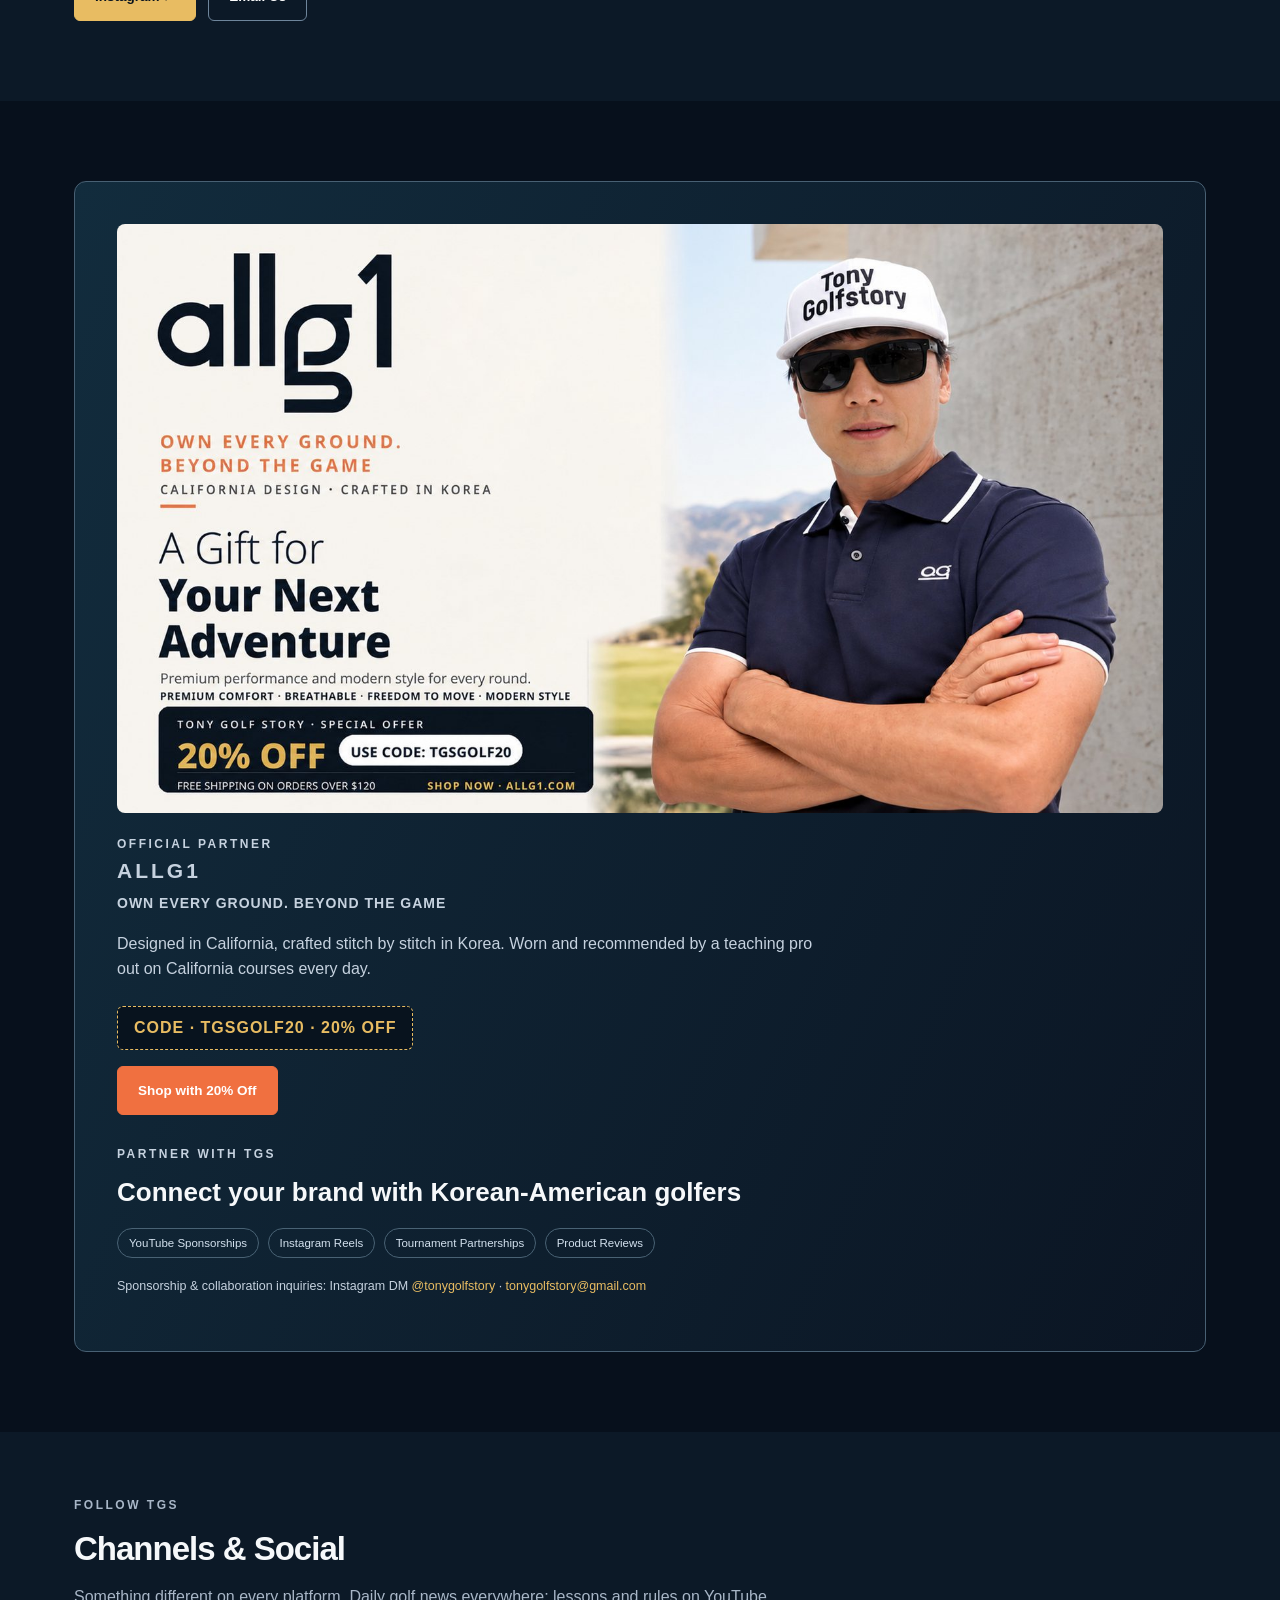
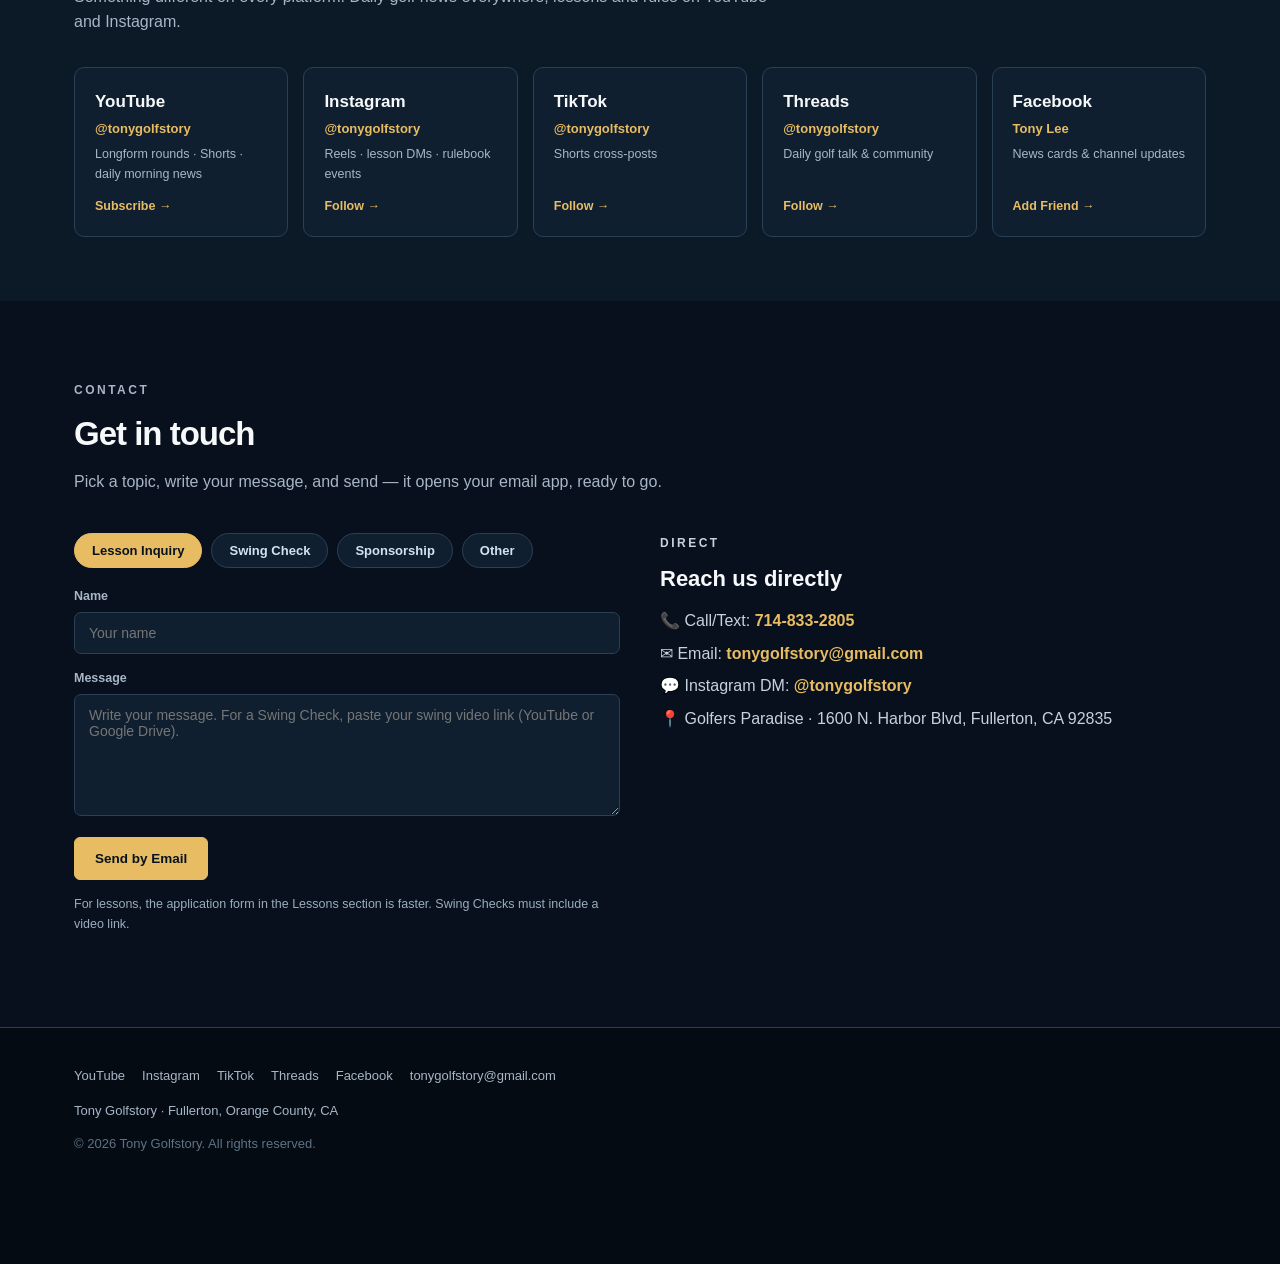
==== commit 0d7aa2ea: "Update latest videos (2026-11-26): Oak Quarry Part 1, KPGA prize money, Q-Series final, Kim Min-sol " ====
--- a/en/index.html
+++ b/en/index.html
@@ -82,8 +82,8 @@
   <!-- ================= Stats ================= -->
   <div class="statbar">
     <div class="wrap stats">
-      <div class="stat"><b>1,769+</b><span>YouTube subscribers</span></div>
-      <div class="stat"><b>2,623</b><span>Instagram followers</span></div>
+      <div class="stat"><b>1,773+</b><span>YouTube subscribers</span></div>
+      <div class="stat"><b>2,649</b><span>Instagram followers</span></div>
       <div class="stat"><b>86K+</b><span>Top video views</span></div>
       <div class="stat"><b>104</b><span>TGS Invitational players</span></div>
     </div>
@@ -278,6 +278,61 @@
       </a>
 
       <div class="grid3">
+        <a class="video-card" href="https://www.youtube.com/watch?v=TRVJBFYvaFw" target="_blank" rel="noopener">
+          <div class="video-thumb">
+            <img src="https://i.ytimg.com/vi/TRVJBFYvaFw/hqdefault.jpg" alt="Black tees, 7,002 yards! Oak Quarry — a $10-per-hole team match on a top SoCal course thumbnail" loading="lazy">
+            <span class="video-badge">LONGFORM · OAK QUARRY ROUND</span>
+            <span class="video-play">▶</span>
+          </div>
+          <div class="video-body">
+            <h3>Black tees, 7,002 yards! Oak Quarry — a $10-per-hole team match on a top SoCal course</h3>
+            <p>Oak Quarry Black Tees, Part 1 — a $10-per-hole team match with dinner on the line, real American match-play golf.</p>
+          </div>
+        </a>
+        <a class="video-card" href="https://www.youtube.com/shorts/HHK2G6ziTSM" target="_blank" rel="noopener">
+          <div class="video-thumb">
+            <img src="https://i.ytimg.com/vi/HHK2G6ziTSM/hqdefault.jpg" alt="He got the trophy, but not the prize money — Lee Dae-han, 45 days unpaid thumbnail" loading="lazy">
+            <span class="video-badge">SHORTS · GOLF NEWS</span>
+            <span class="video-play">▶</span>
+          </div>
+          <div class="video-body">
+            <h3>He got the trophy, but not the prize money — Lee Dae-han, 45 days unpaid</h3>
+            <p>KPGA AmazingCre Open winner Lee Dae-han lifted the trophy but still hasn't received his ₩140M winner's check, 45 days after the event.</p>
+          </div>
+        </a>
+        <a class="video-card" href="https://www.youtube.com/shorts/ANjMdDScjvg" target="_blank" rel="noopener">
+          <div class="video-thumb">
+            <img src="https://i.ytimg.com/vi/ANjMdDScjvg/hqdefault.jpg" alt="Three Koreans earn LPGA cards — Kim Min-seon solo 4th, Lee Da-yeon through by one shot thumbnail" loading="lazy">
+            <span class="video-badge">SHORTS · GOLF NEWS</span>
+            <span class="video-play">▶</span>
+          </div>
+          <div class="video-body">
+            <h3>Three Koreans earn LPGA cards — Kim Min-seon solo 4th, Lee Da-yeon through by one shot</h3>
+            <p>At the LPGA Q-Series final, three Korean players earned 2027 LPGA cards — Kim Min-seon solo 4th, Yoo Hyun-jo 22nd, and Lee Da-yeon through by a single shot.</p>
+          </div>
+        </a>
+        <a class="video-card" href="https://www.youtube.com/shorts/ylw2QL42h5Y" target="_blank" rel="noopener">
+          <div class="video-thumb">
+            <img src="https://i.ytimg.com/vi/ylw2QL42h5Y/hqdefault.jpg" alt="First rookie triple crown in 20 years — Kim Min-sol, 20, wins by 4 points and tops ₩1.6B thumbnail" loading="lazy">
+            <span class="video-badge">SHORTS · GOLF NEWS</span>
+            <span class="video-play">▶</span>
+          </div>
+          <div class="video-body">
+            <h3>"First rookie triple crown in 20 years" — Kim Min-sol, 20, wins by 4 points and tops ₩1.6B</h3>
+            <p>Twenty years after Shin Ji-ai, a rookie triple crown — Kim Min-sol sweeps the KLPGA points, money and rookie titles, winning the points race by just 4.</p>
+          </div>
+        </a>
+        <a class="video-card" href="https://www.youtube.com/shorts/QzntmbXsOEI" target="_blank" rel="noopener">
+          <div class="video-thumb">
+            <img src="https://i.ytimg.com/vi/QzntmbXsOEI/hqdefault.jpg" alt="Player of the Year with zero majors? — Scheffler chases Woods' five straight thumbnail" loading="lazy">
+            <span class="video-badge">SHORTS · GOLF NEWS</span>
+            <span class="video-play">▶</span>
+          </div>
+          <div class="video-body">
+            <h3>Player of the Year with zero majors? — Scheffler chases Woods' five straight</h3>
+            <p>The PGA Tour named its Player of the Year finalists — Scheffler, with no major win in 2026, is chasing Tiger Woods' record of five straight.</p>
+          </div>
+        </a>
         <a class="video-card" href="https://www.youtube.com/shorts/u2iJcKKrWDQ" target="_blank" rel="noopener">
           <div class="video-thumb">
             <img src="https://i.ytimg.com/vi/u2iJcKKrWDQ/hqdefault.jpg" alt="I'm going back to the PGA Tour — LIV star Cameron Smith's first comeback declaration, and only winning will do thumbnail" loading="lazy">
@@ -289,61 +344,7 @@
             <p>2022 Open champion Cameron Smith has declared his PGA Tour comeback for the first time since LIV's collapse — but there's only one way back: win the Australian PGA Championship and the Australian Open.</p>
           </div>
         </a>
-        <a class="video-card" href="https://www.youtube.com/shorts/zHLLuZQZhkY" target="_blank" rel="noopener">
-          <div class="video-thumb">
-            <img src="https://i.ytimg.com/vi/zHLLuZQZhkY/hqdefault.jpg" alt="The only one of America's top 10 courses you can pay to play — Pebble Beach thumbnail" loading="lazy">
-            <span class="video-badge">Shorts · America's Top 10</span>
-            <span class="video-play">▶</span>
-          </div>
-          <div class="video-body">
-            <h3>The only one of America's top 10 courses you can pay to play — Pebble Beach</h3>
-            <p>Part 1 of the America's Top 10 series — Pebble Beach, No. 9 in Golf Digest's Top 100: a $695 green fee and a $2,500+ round, yet the tee sheet stays full.</p>
-          </div>
-        </a>
-        <a class="video-card" href="https://www.youtube.com/shorts/9NnKYieyKQU" target="_blank" rel="noopener">
-          <div class="video-thumb">
-            <img src="https://i.ytimg.com/vi/9NnKYieyKQU/hqdefault.jpg" alt="A four-shot swing on the 1st — three-day leader Kim A-rim overturned in the final round thumbnail" loading="lazy">
-            <span class="video-badge">Shorts · Golf News</span>
-            <span class="video-play">▶</span>
-          </div>
-          <div class="video-body">
-            <h3>A four-shot swing on the 1st — three-day leader Kim A-rim overturned in the final round</h3>
-            <p>Final round of the CME Group Tour Championship: Kim A-rim double-bogeys the 1st as Thitikul eagles the same hole — a four-shot swing — and Thitikul wins at 24 under for a third straight title.</p>
-          </div>
-        </a>
-        <a class="video-card" href="https://www.youtube.com/shorts/7s6itu2nNVA" target="_blank" rel="noopener">
-          <div class="video-thumb">
-            <img src="https://i.ytimg.com/vi/7s6itu2nNVA/hqdefault.jpg" alt="Never heard of him? Rick Shiels and his $1.4M claim — inside LIV Golf's liquidation thumbnail" loading="lazy">
-            <span class="video-badge">SHORTS · GOLF NEWS</span>
-            <span class="video-play">▶</span>
-          </div>
-          <div class="video-body">
-            <h3>Never heard of him? Rick Shiels and his $1.4M claim — inside LIV Golf's liquidation</h3>
-            <p>Rick Shiels Media is owed $1.4 million as the 16th-largest unsecured creditor in LIV Golf's liquidation — and the restructuring chief said he had never heard of Shiels.</p>
-          </div>
-        </a>
-        <a class="video-card" href="https://www.youtube.com/shorts/XUC2kcfeUF4" target="_blank" rel="noopener">
-          <div class="video-thumb">
-            <img src="https://i.ytimg.com/vi/XUC2kcfeUF4/hqdefault.jpg" alt="19 events, nine top-10s — Shin Sang-hoon's season after military service thumbnail" loading="lazy">
-            <span class="video-badge">SHORTS · GOLF NEWS</span>
-            <span class="video-play">▶</span>
-          </div>
-          <div class="video-body">
-            <h3>19 events, nine top-10s — Shin Sang-hoon's season after military service</h3>
-            <p>Back from military service in June 2025, Shin Sang-hoon played all 19 events in his first season back, with nine top-10s and a first win to claim the Genesis Grand Prize.</p>
-          </div>
-        </a>
-        <a class="video-card" href="https://www.youtube.com/shorts/yJ2tP2lJoWc" target="_blank" rel="noopener">
-          <div class="video-thumb">
-            <img src="https://i.ytimg.com/vi/yJ2tP2lJoWc/hqdefault.jpg" alt="Up 11 places in a day to T10 — Kim Min-seon and Yoo Hyun-jo side by side thumbnail" loading="lazy">
-            <span class="video-badge">SHORTS · GOLF NEWS</span>
-            <span class="video-play">▶</span>
-          </div>
-          <div class="video-body">
-            <h3>Up 11 places in a day to T10 — Kim Min-seon and Yoo Hyun-jo side by side</h3>
-            <p>Day three of the LPGA Q-Series final: Kim Min-seon jumps 11 places with a 4-under 67 to T10 at 8 under, with Yoo Hyun-jo also tied for 10th.</p>
-          </div>
-        </a>
+
 
       </div>
     </div>
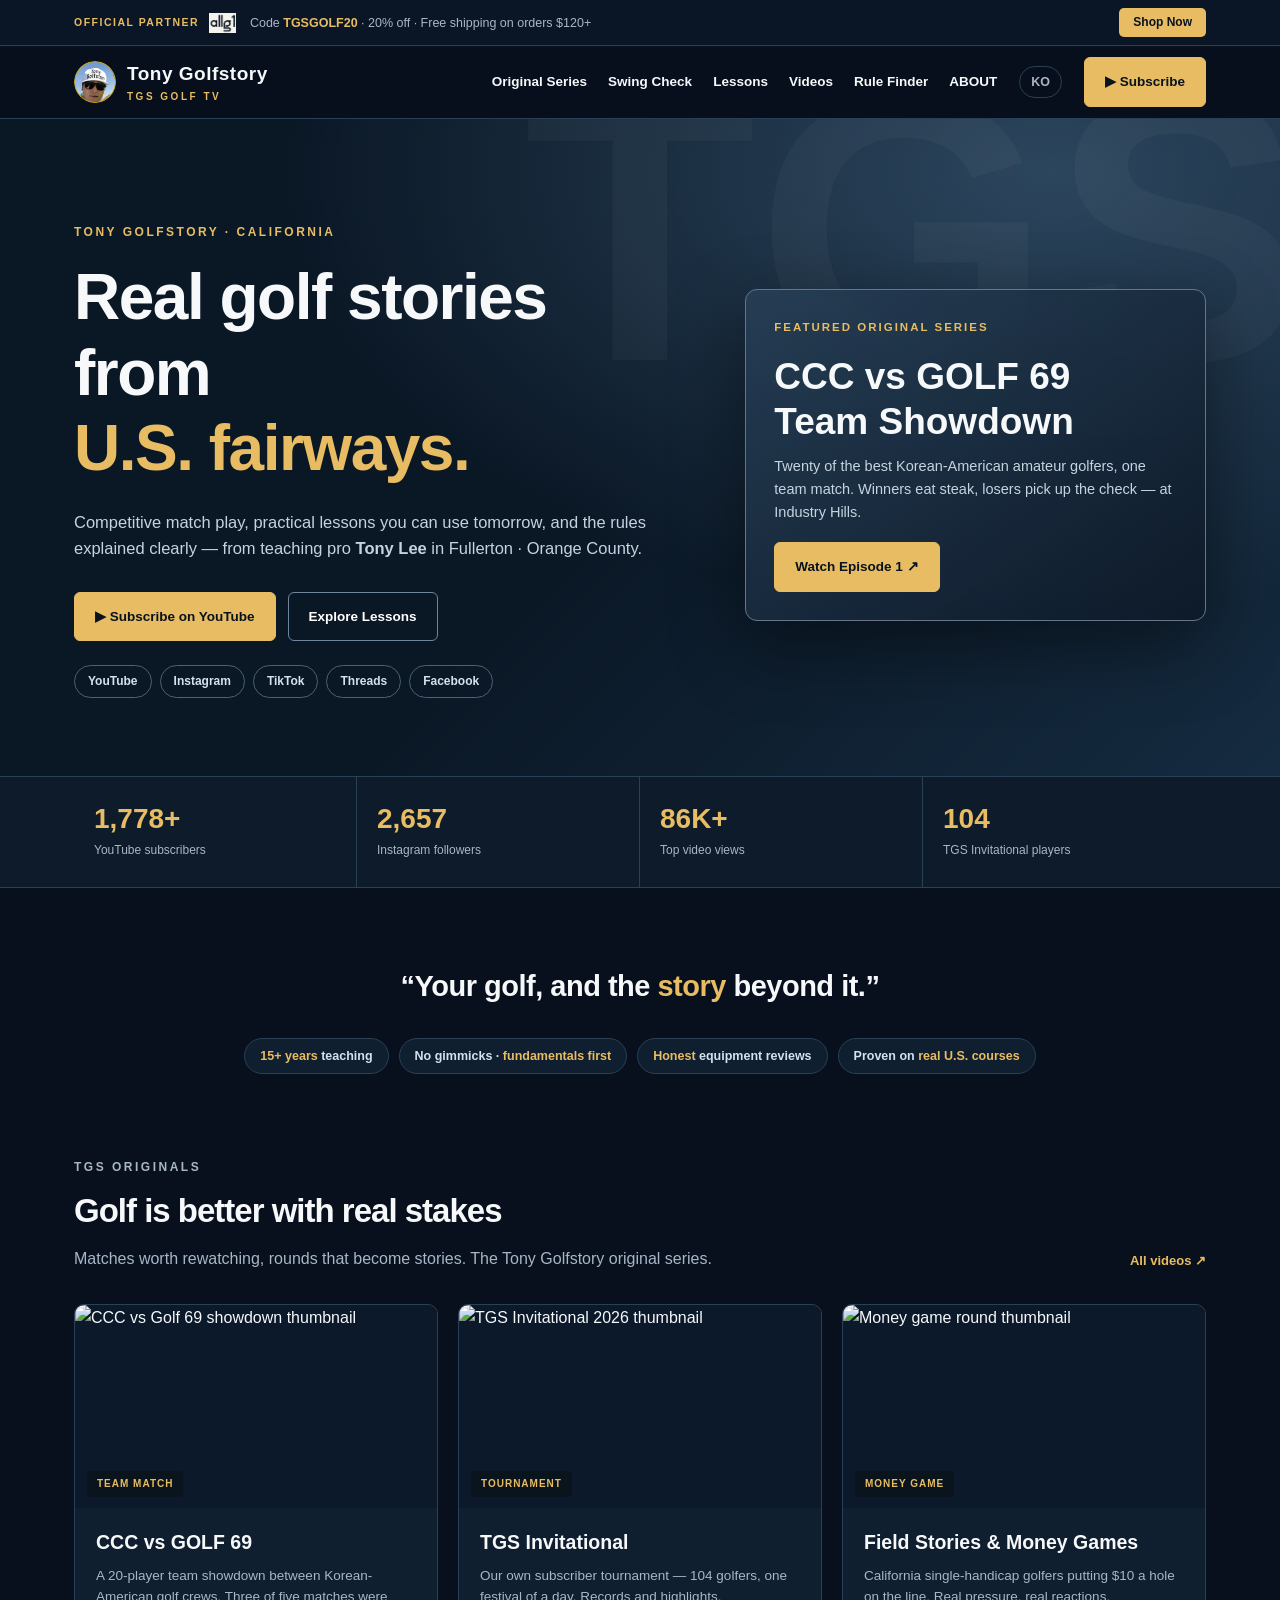
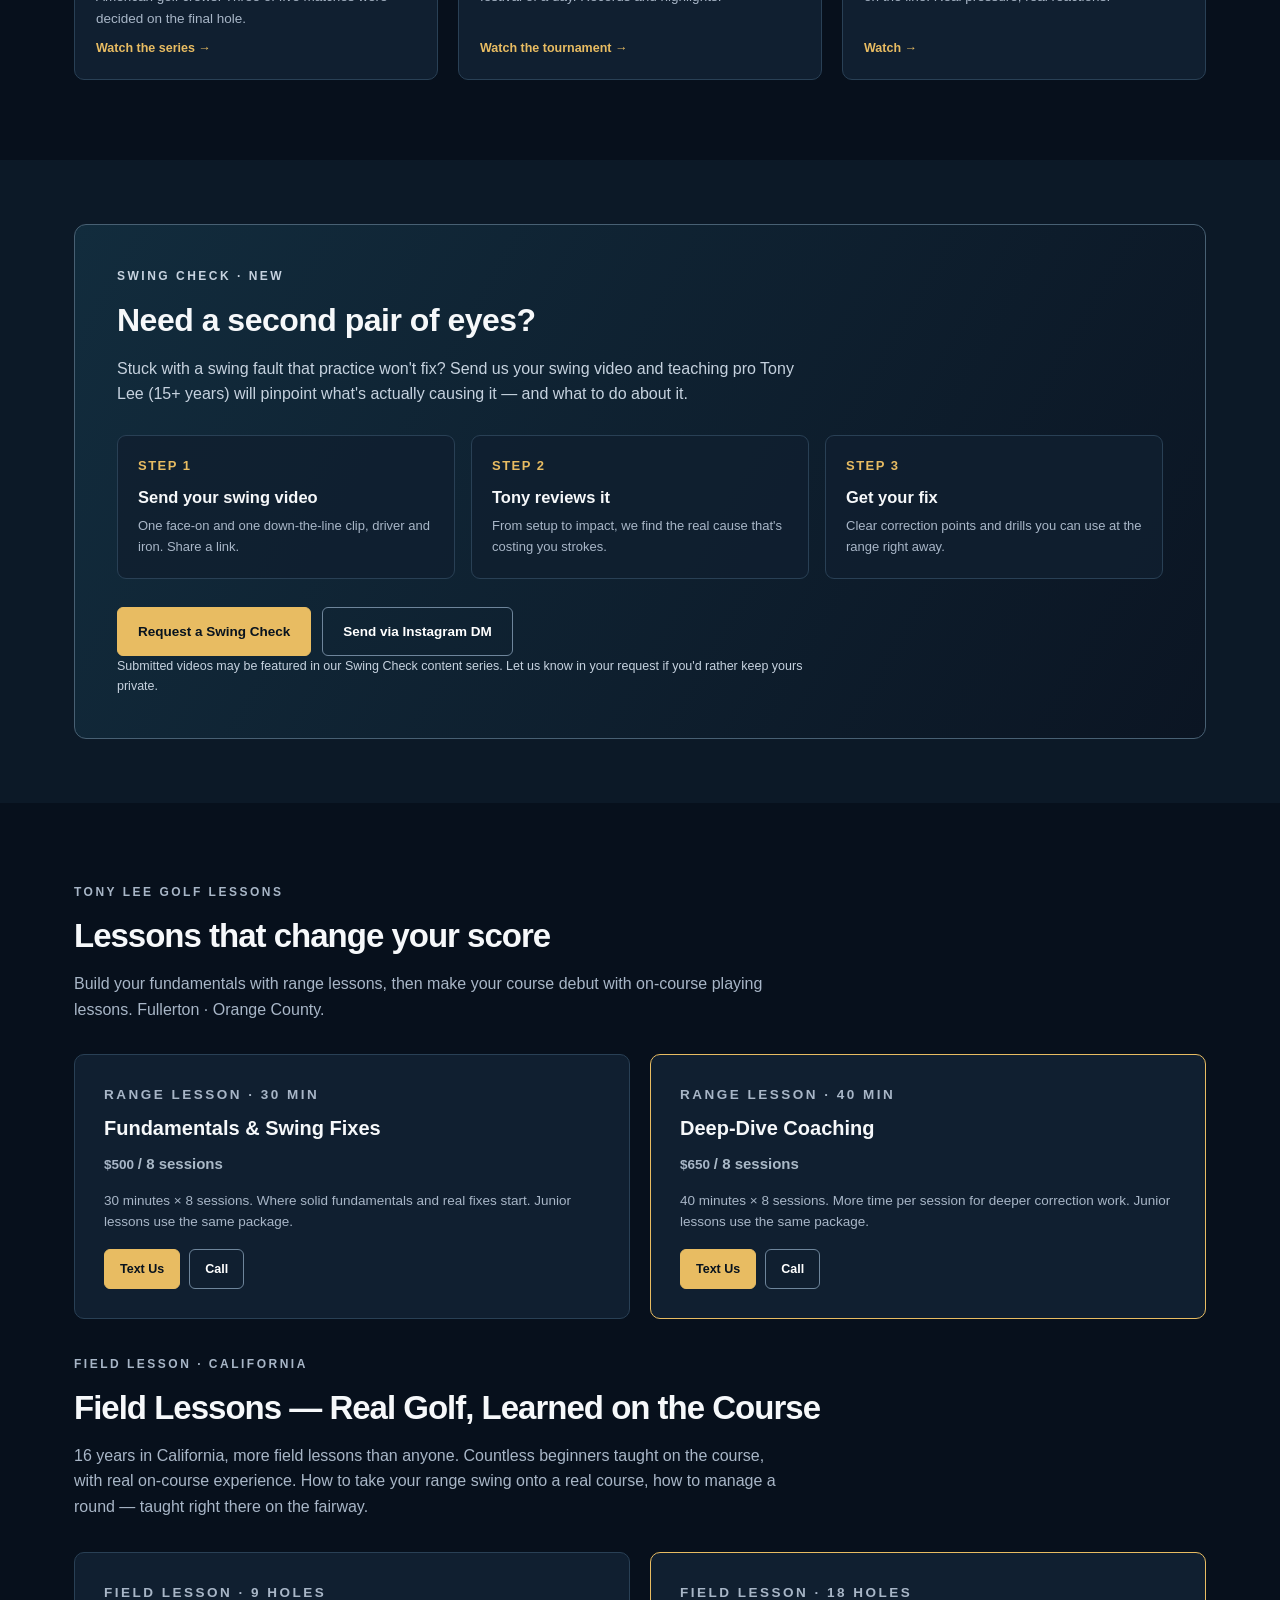
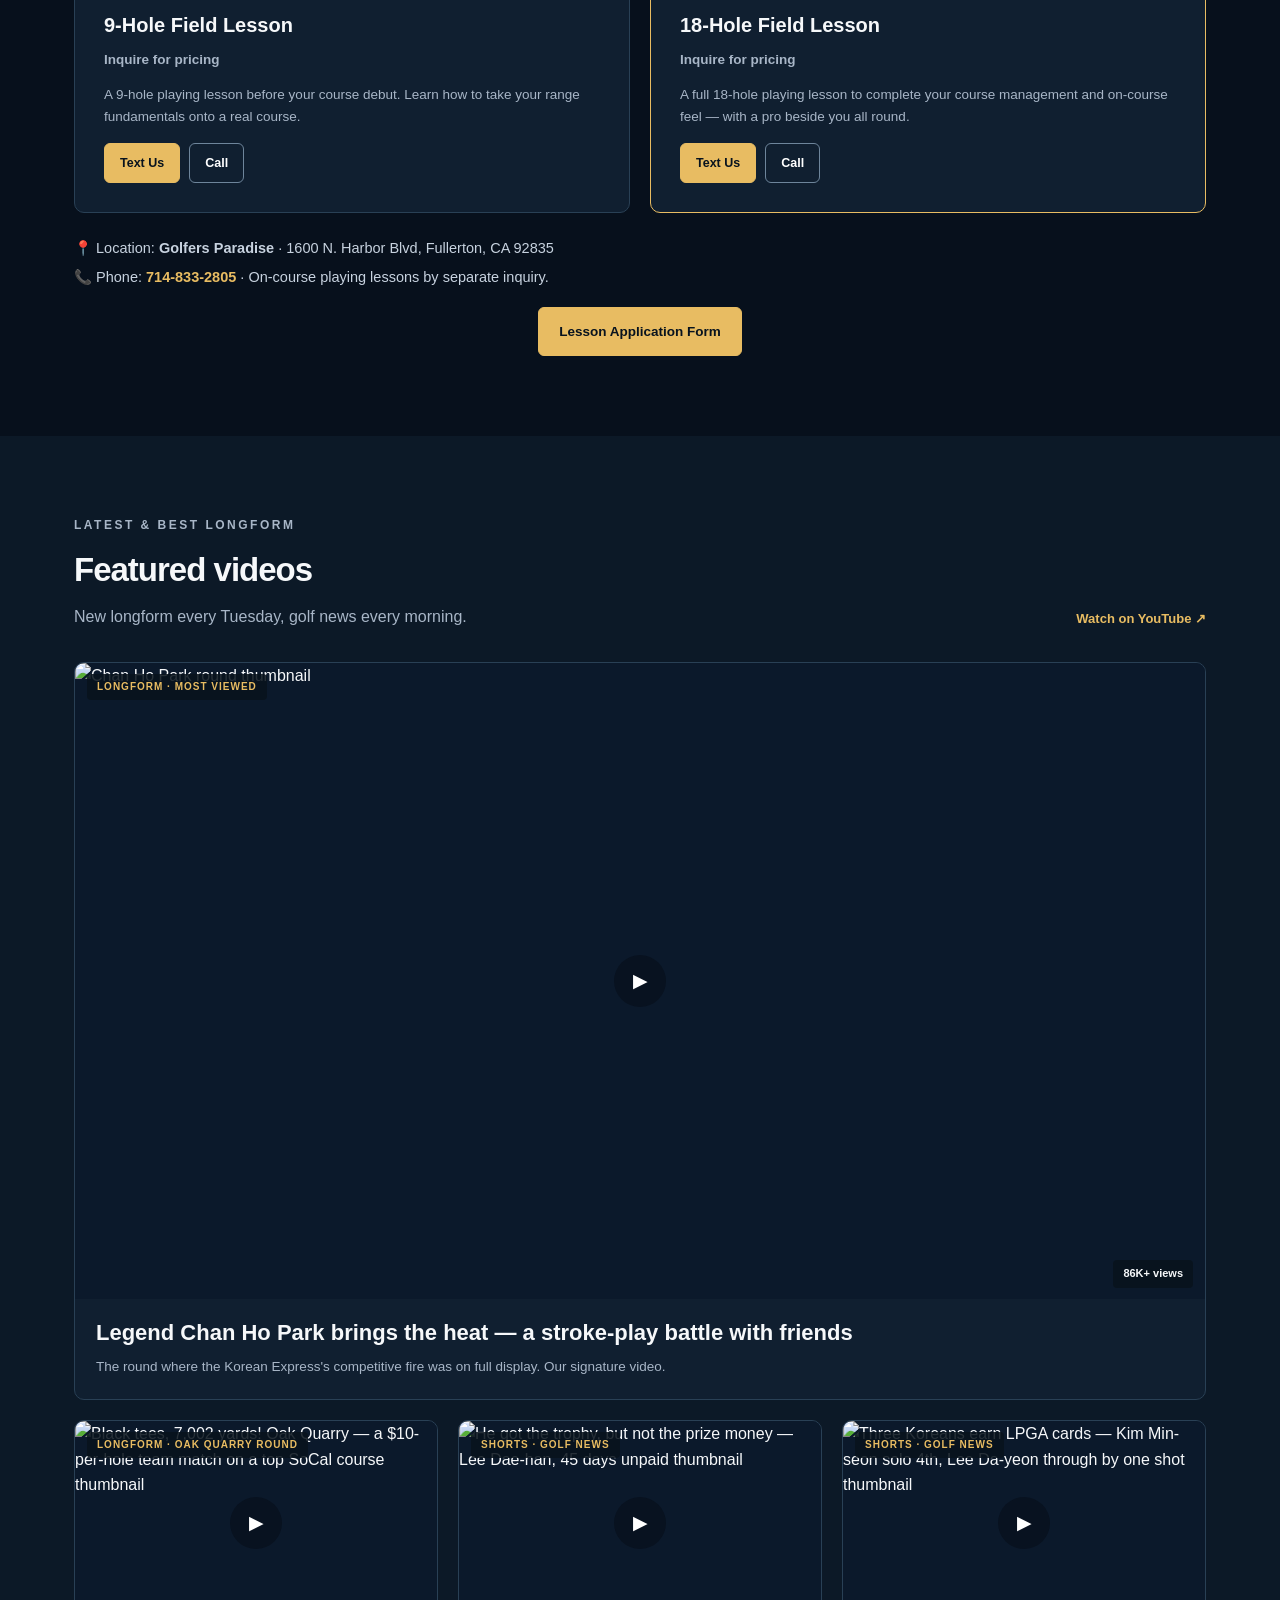
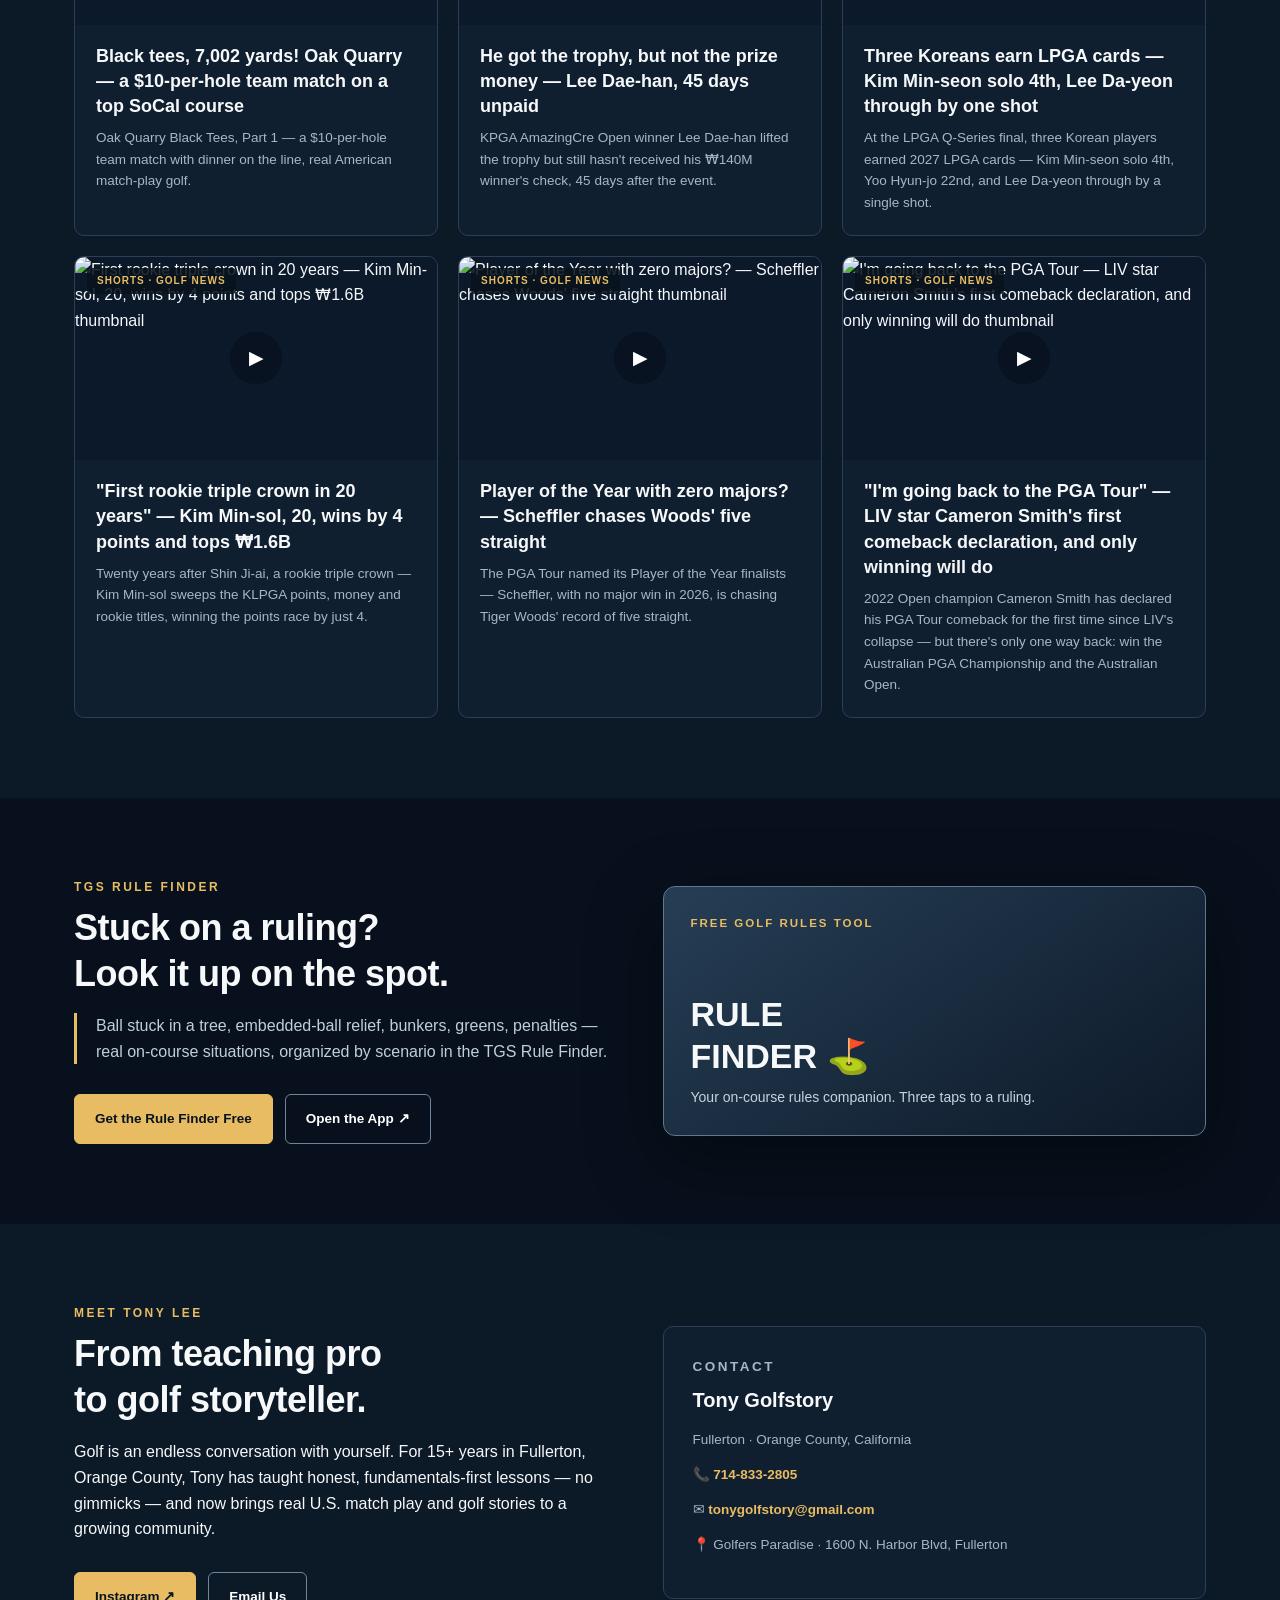
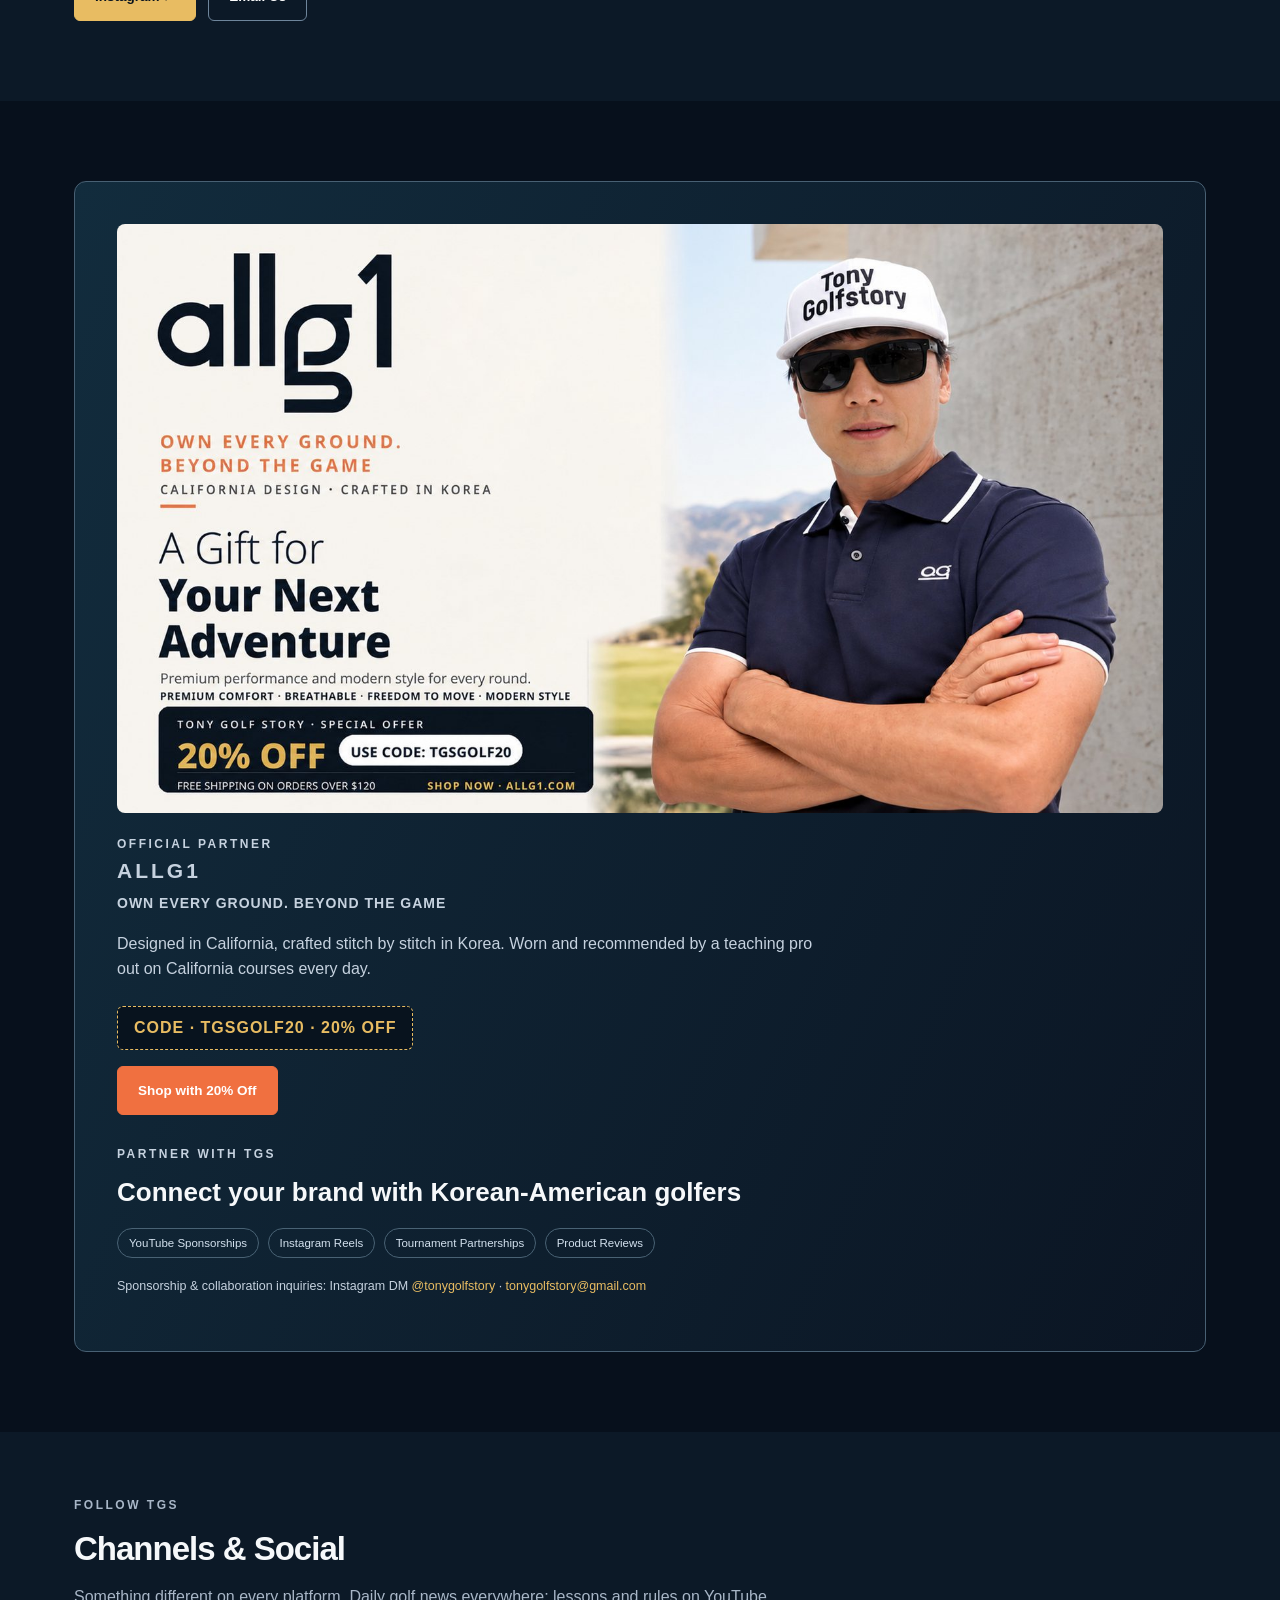
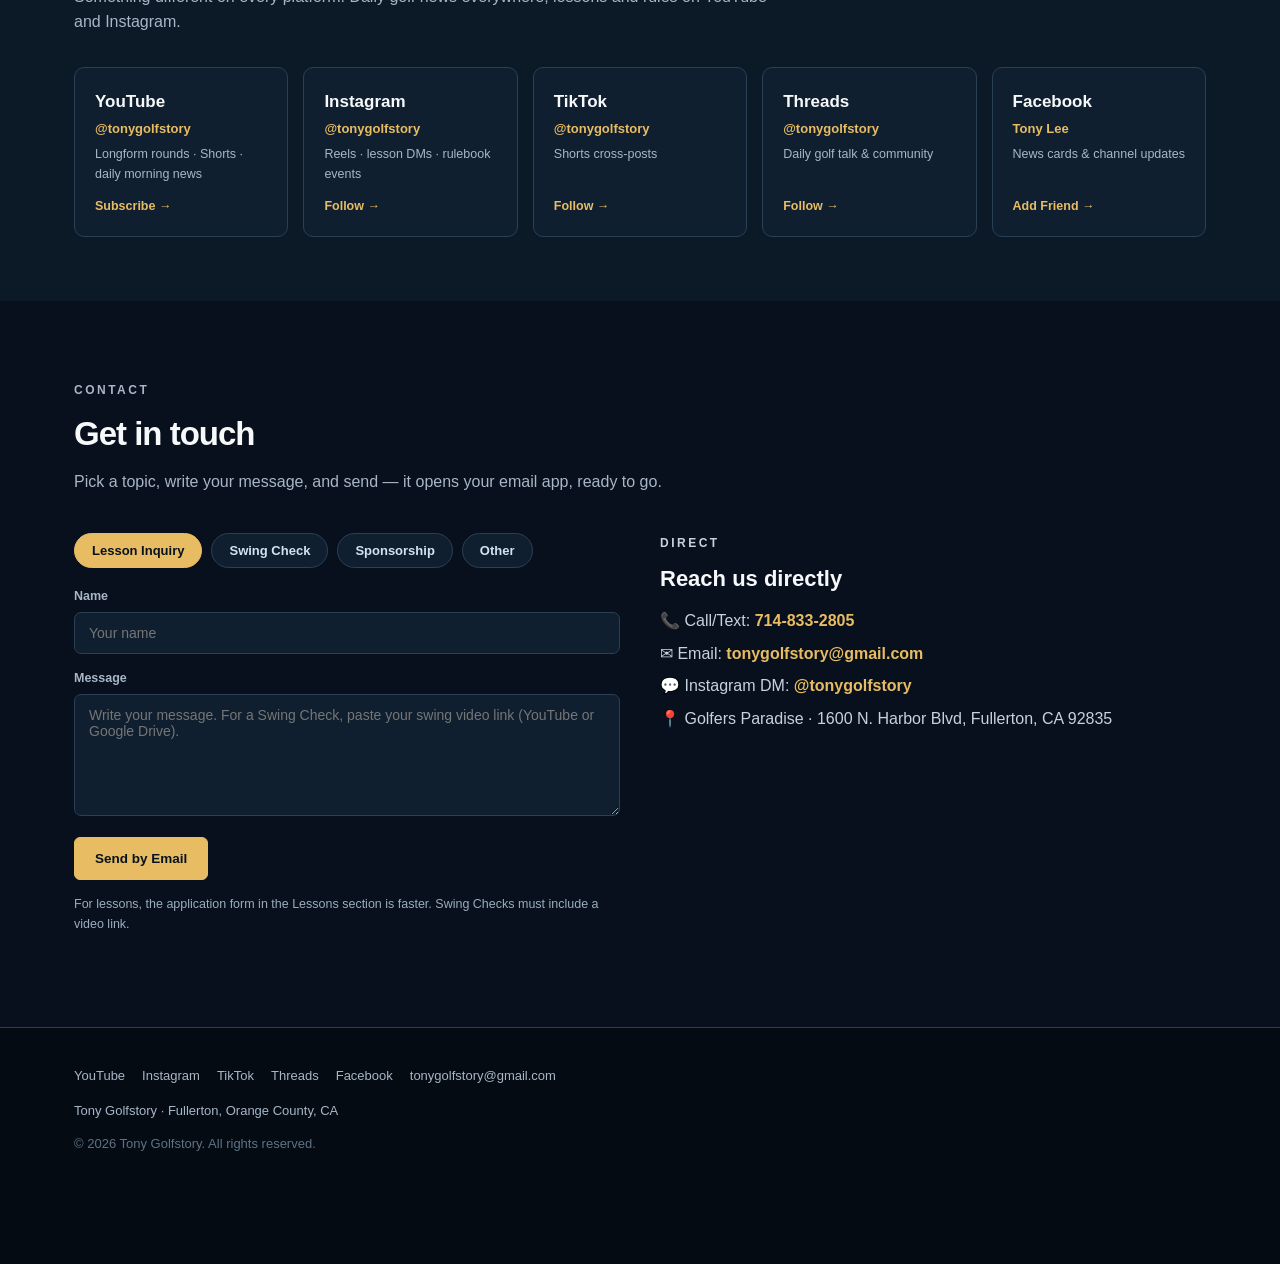
==== commit a8a5fbf9: "Update stats (2026-11-27): YT 1,778, IG 2,657" ====
--- a/en/index.html
+++ b/en/index.html
@@ -82,8 +82,8 @@
   <!-- ================= Stats ================= -->
   <div class="statbar">
     <div class="wrap stats">
-      <div class="stat"><b>1,773+</b><span>YouTube subscribers</span></div>
-      <div class="stat"><b>2,649</b><span>Instagram followers</span></div>
+      <div class="stat"><b>1,778+</b><span>YouTube subscribers</span></div>
+      <div class="stat"><b>2,657</b><span>Instagram followers</span></div>
       <div class="stat"><b>86K+</b><span>Top video views</span></div>
       <div class="stat"><b>104</b><span>TGS Invitational players</span></div>
     </div>
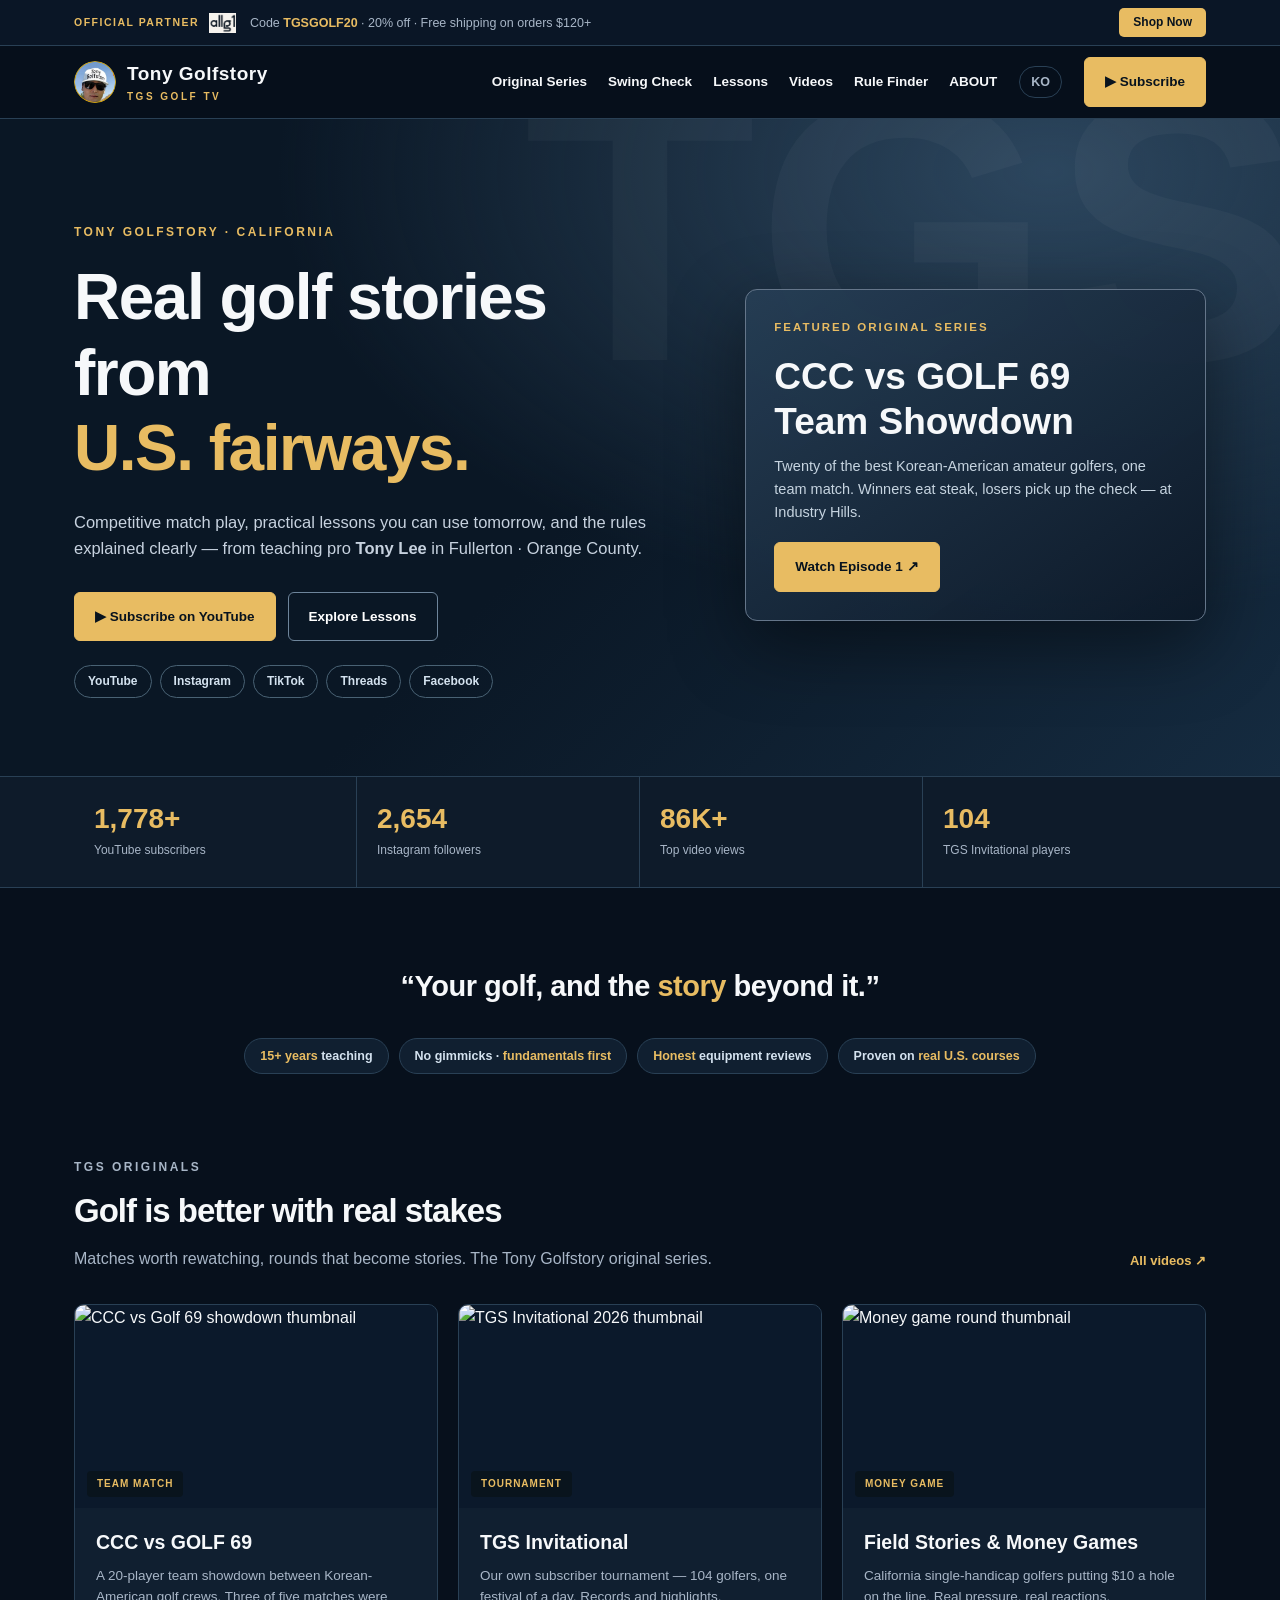
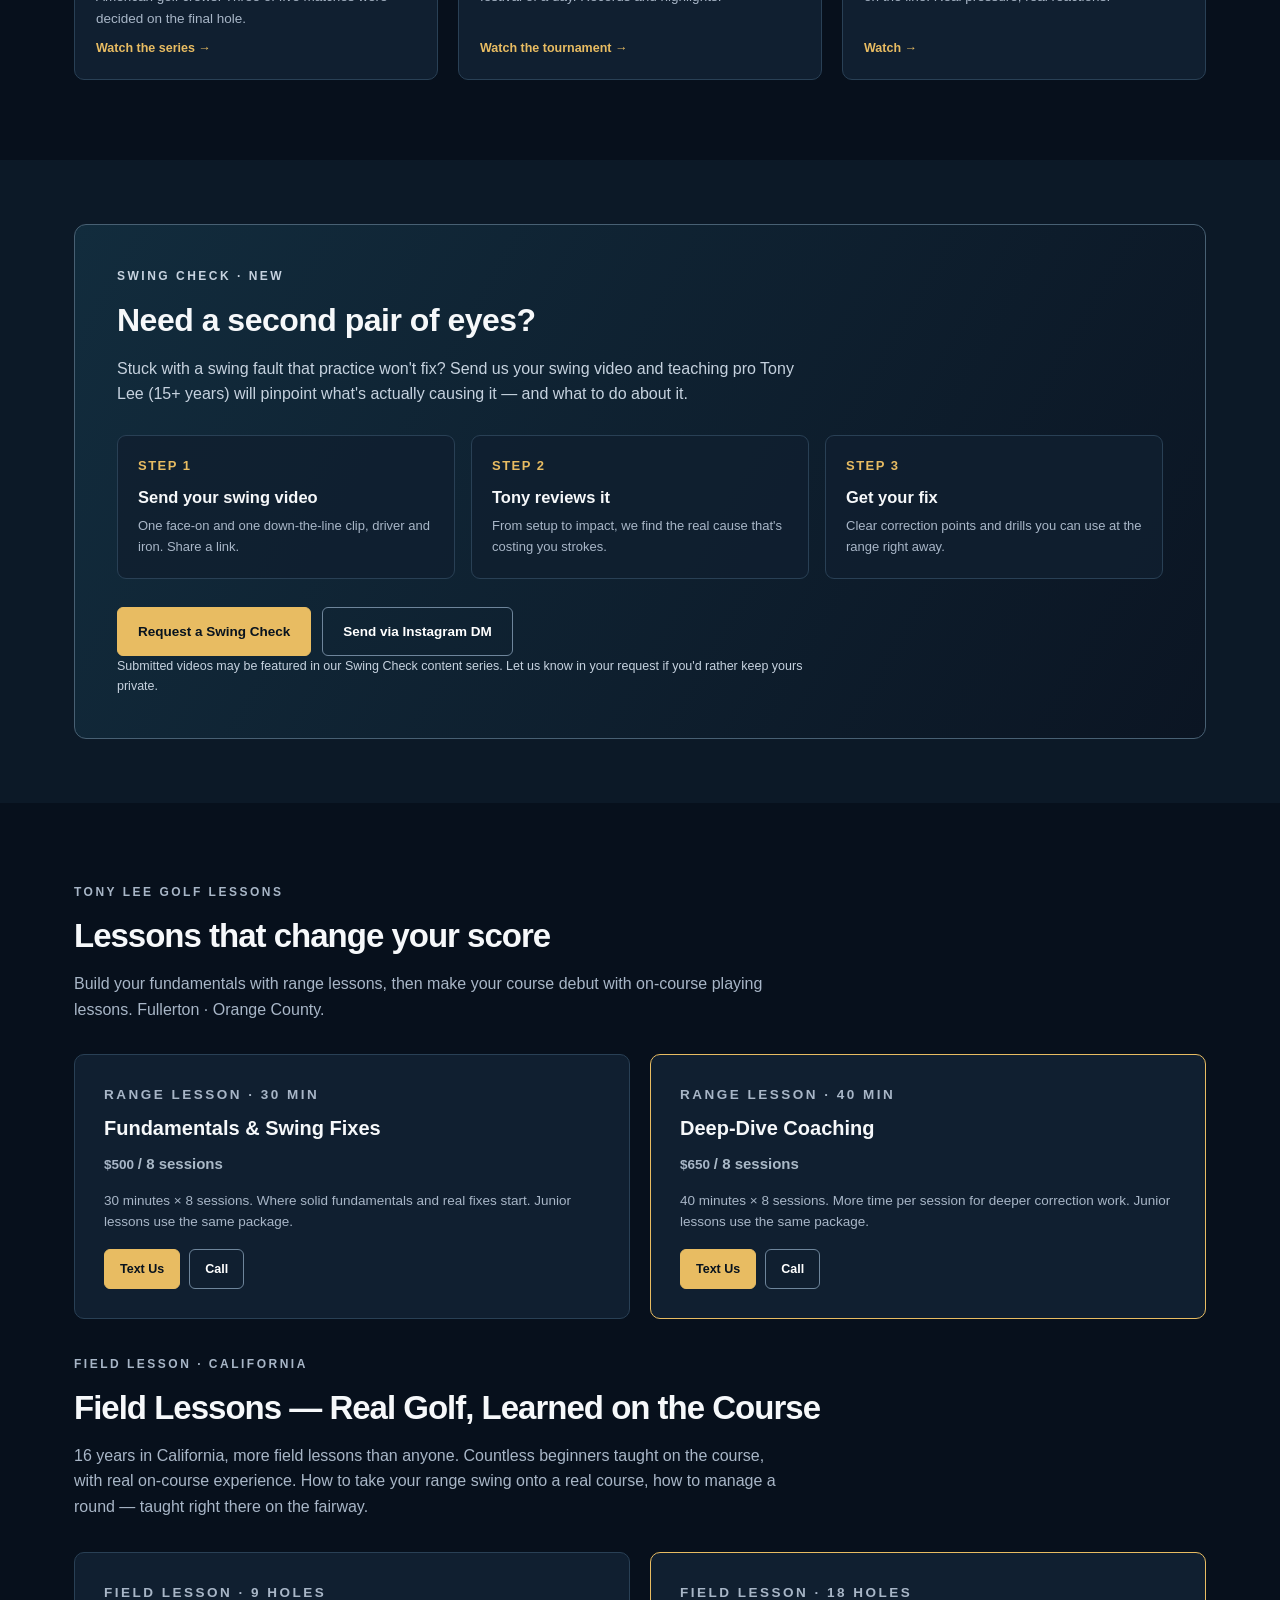
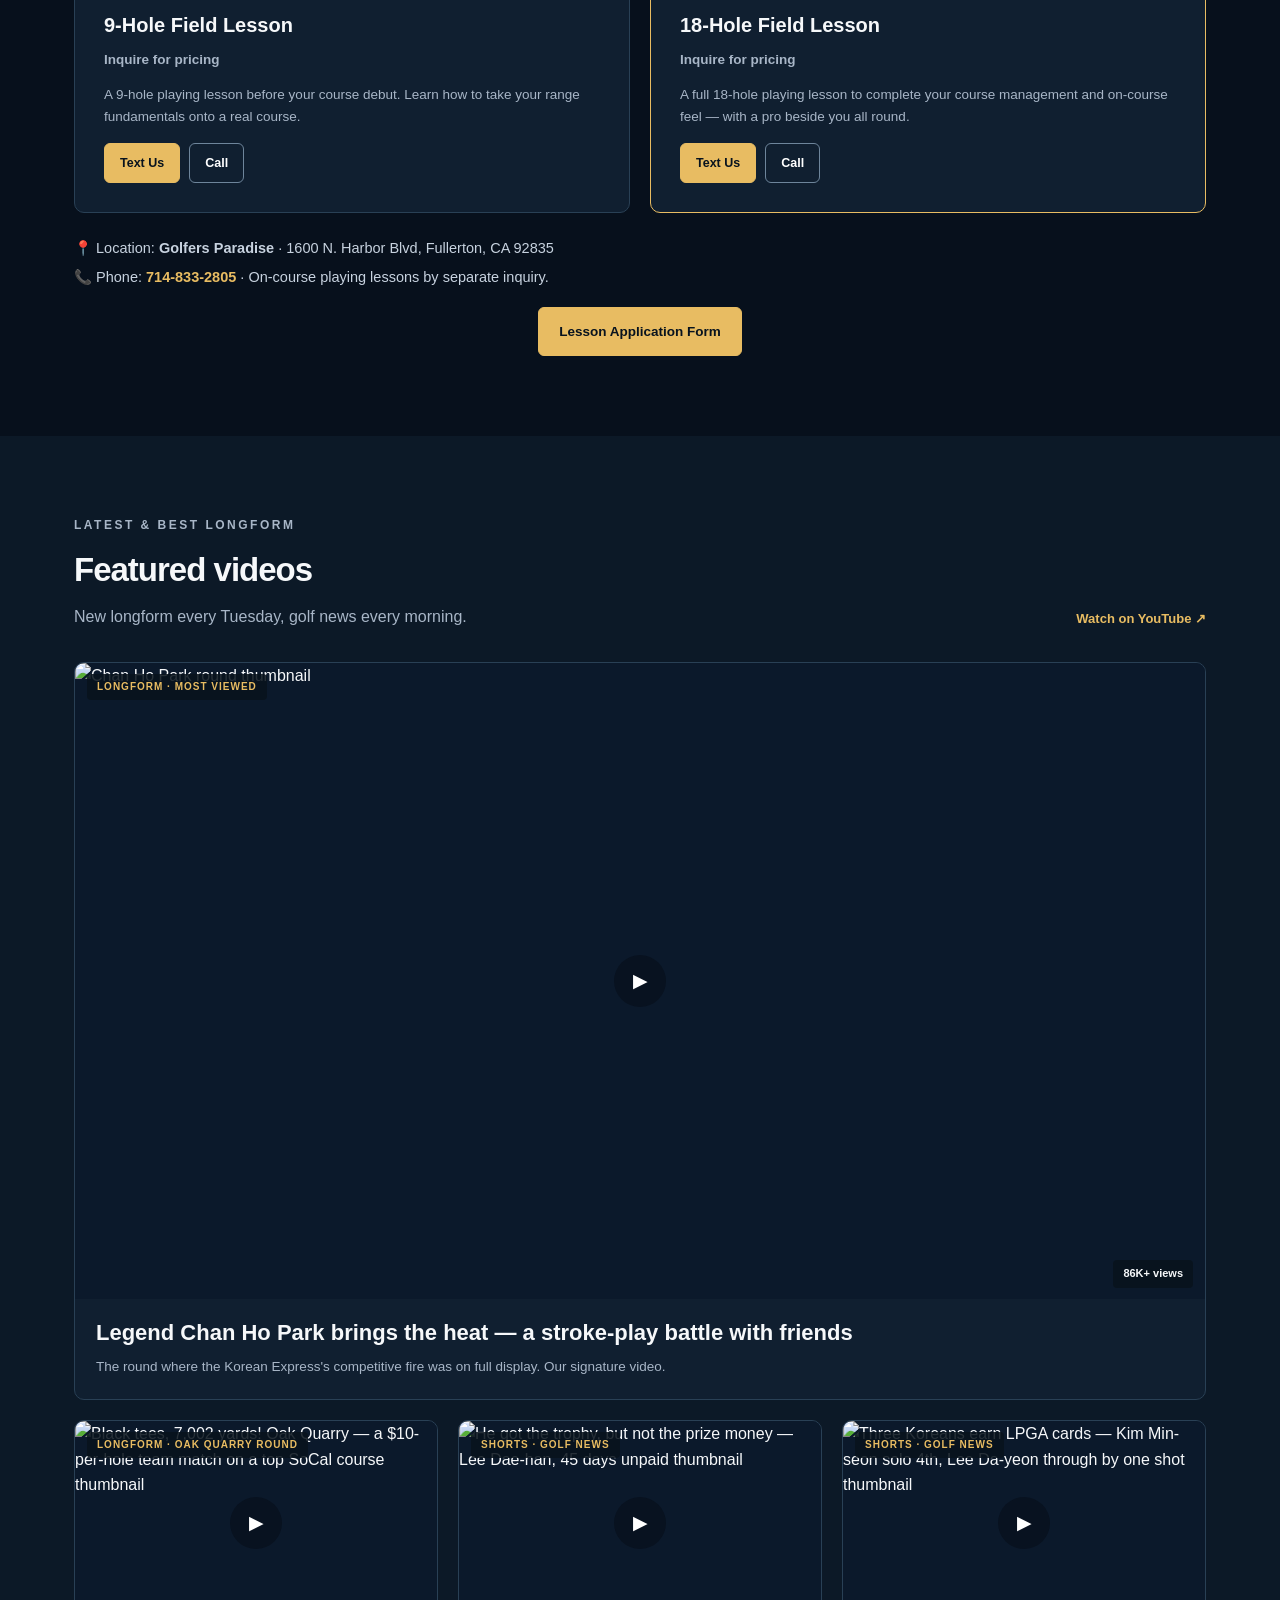
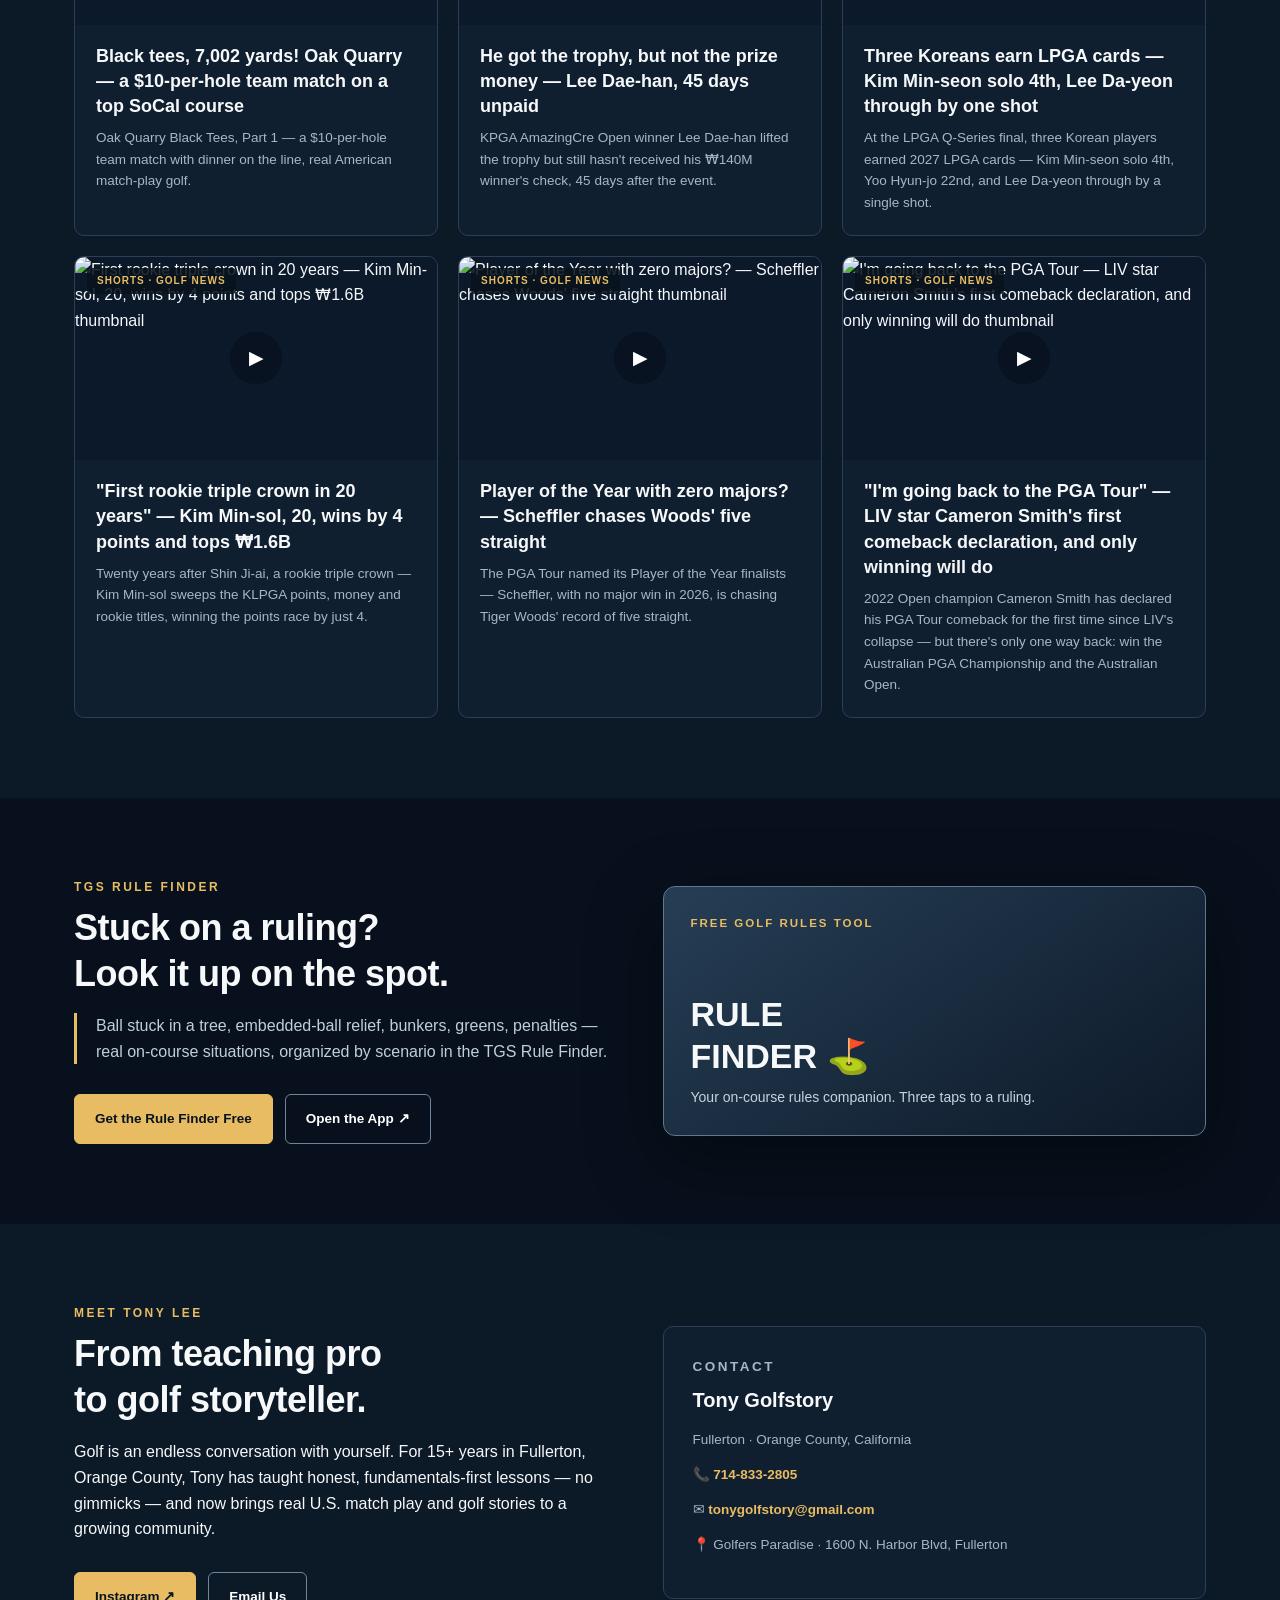
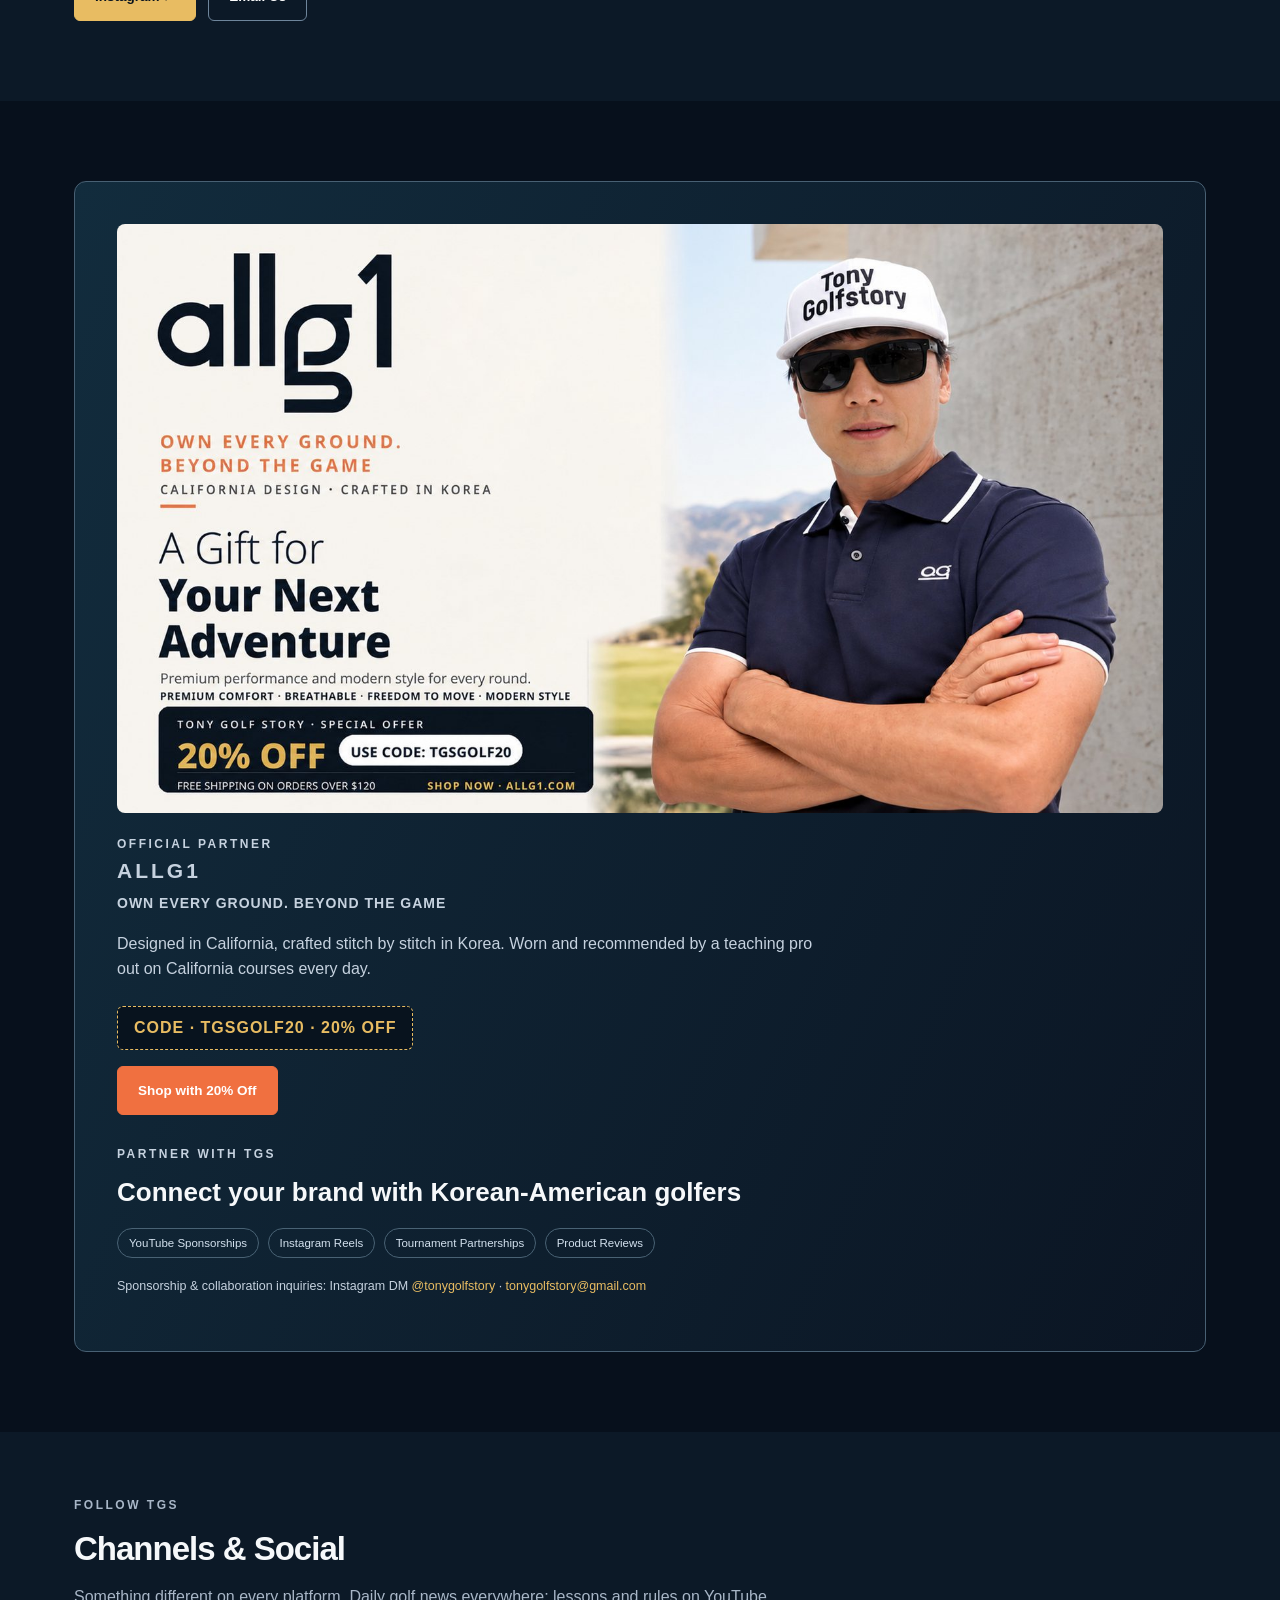
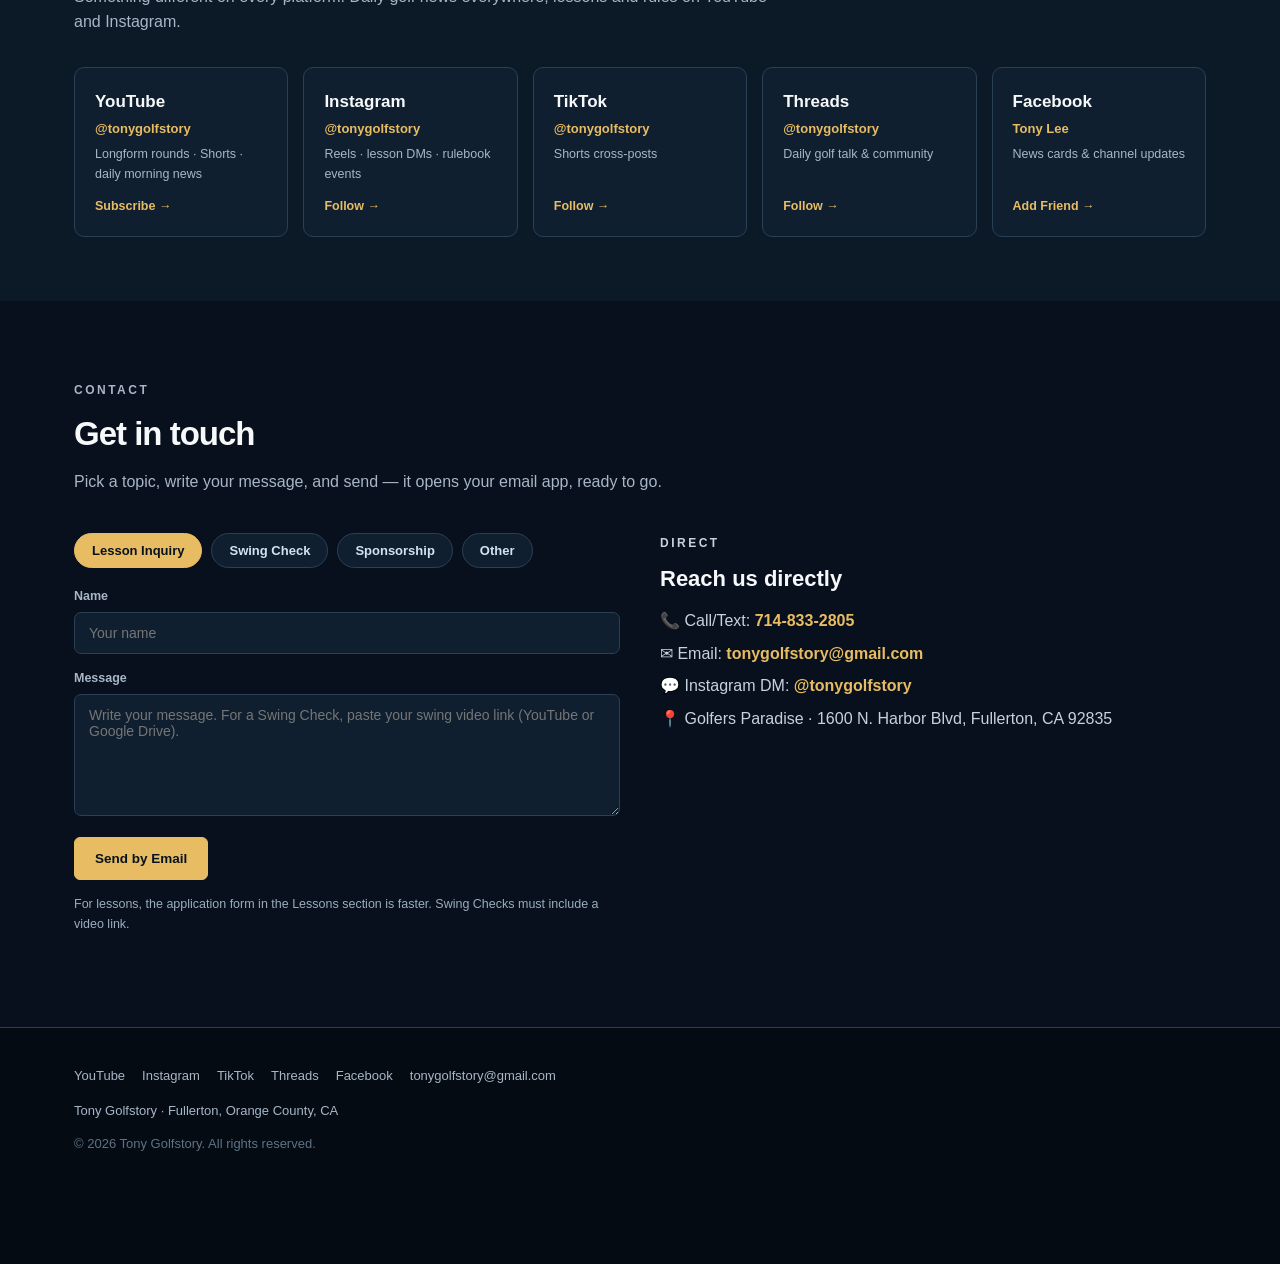
==== commit 22965639: "Update stats (2026-11-27): Instagram followers 2,654" ====
--- a/en/index.html
+++ b/en/index.html
@@ -83,7 +83,7 @@
   <div class="statbar">
     <div class="wrap stats">
       <div class="stat"><b>1,778+</b><span>YouTube subscribers</span></div>
-      <div class="stat"><b>2,657</b><span>Instagram followers</span></div>
+      <div class="stat"><b>2,654</b><span>Instagram followers</span></div>
       <div class="stat"><b>86K+</b><span>Top video views</span></div>
       <div class="stat"><b>104</b><span>TGS Invitational players</span></div>
     </div>
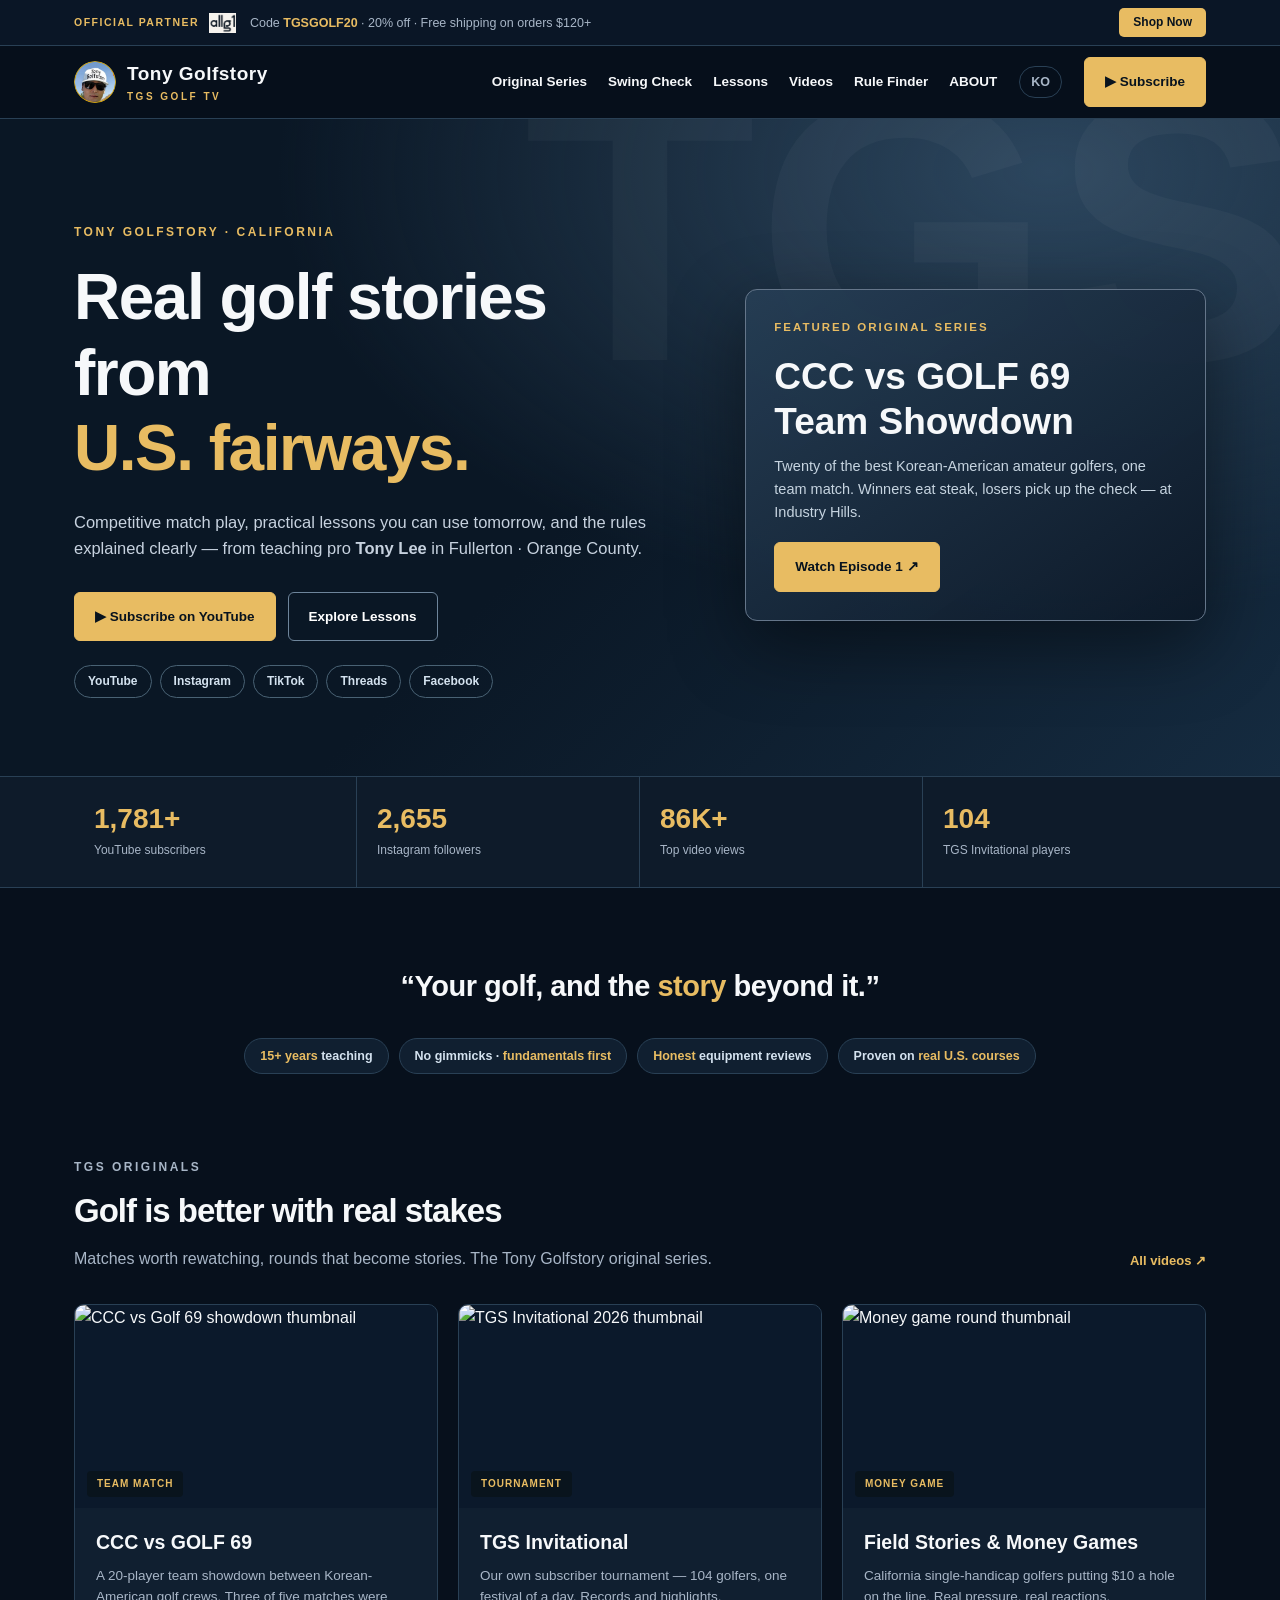
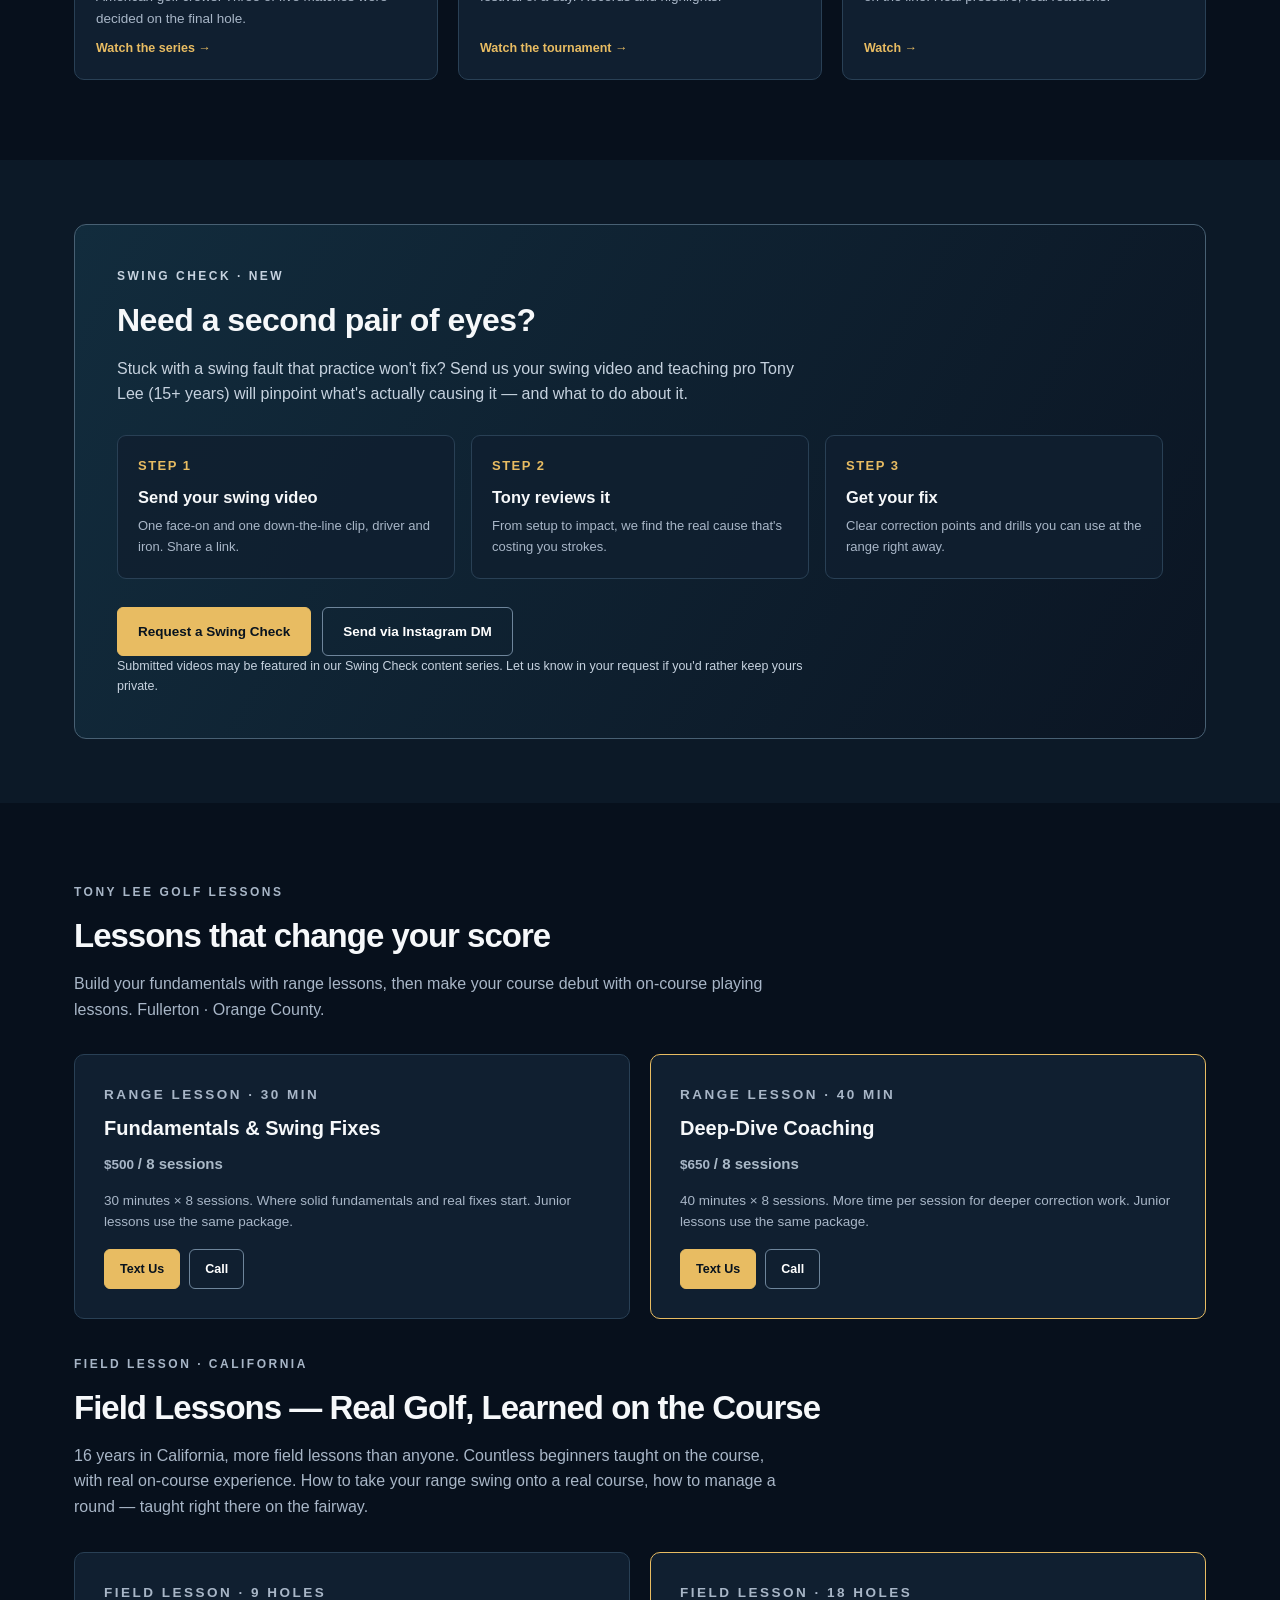
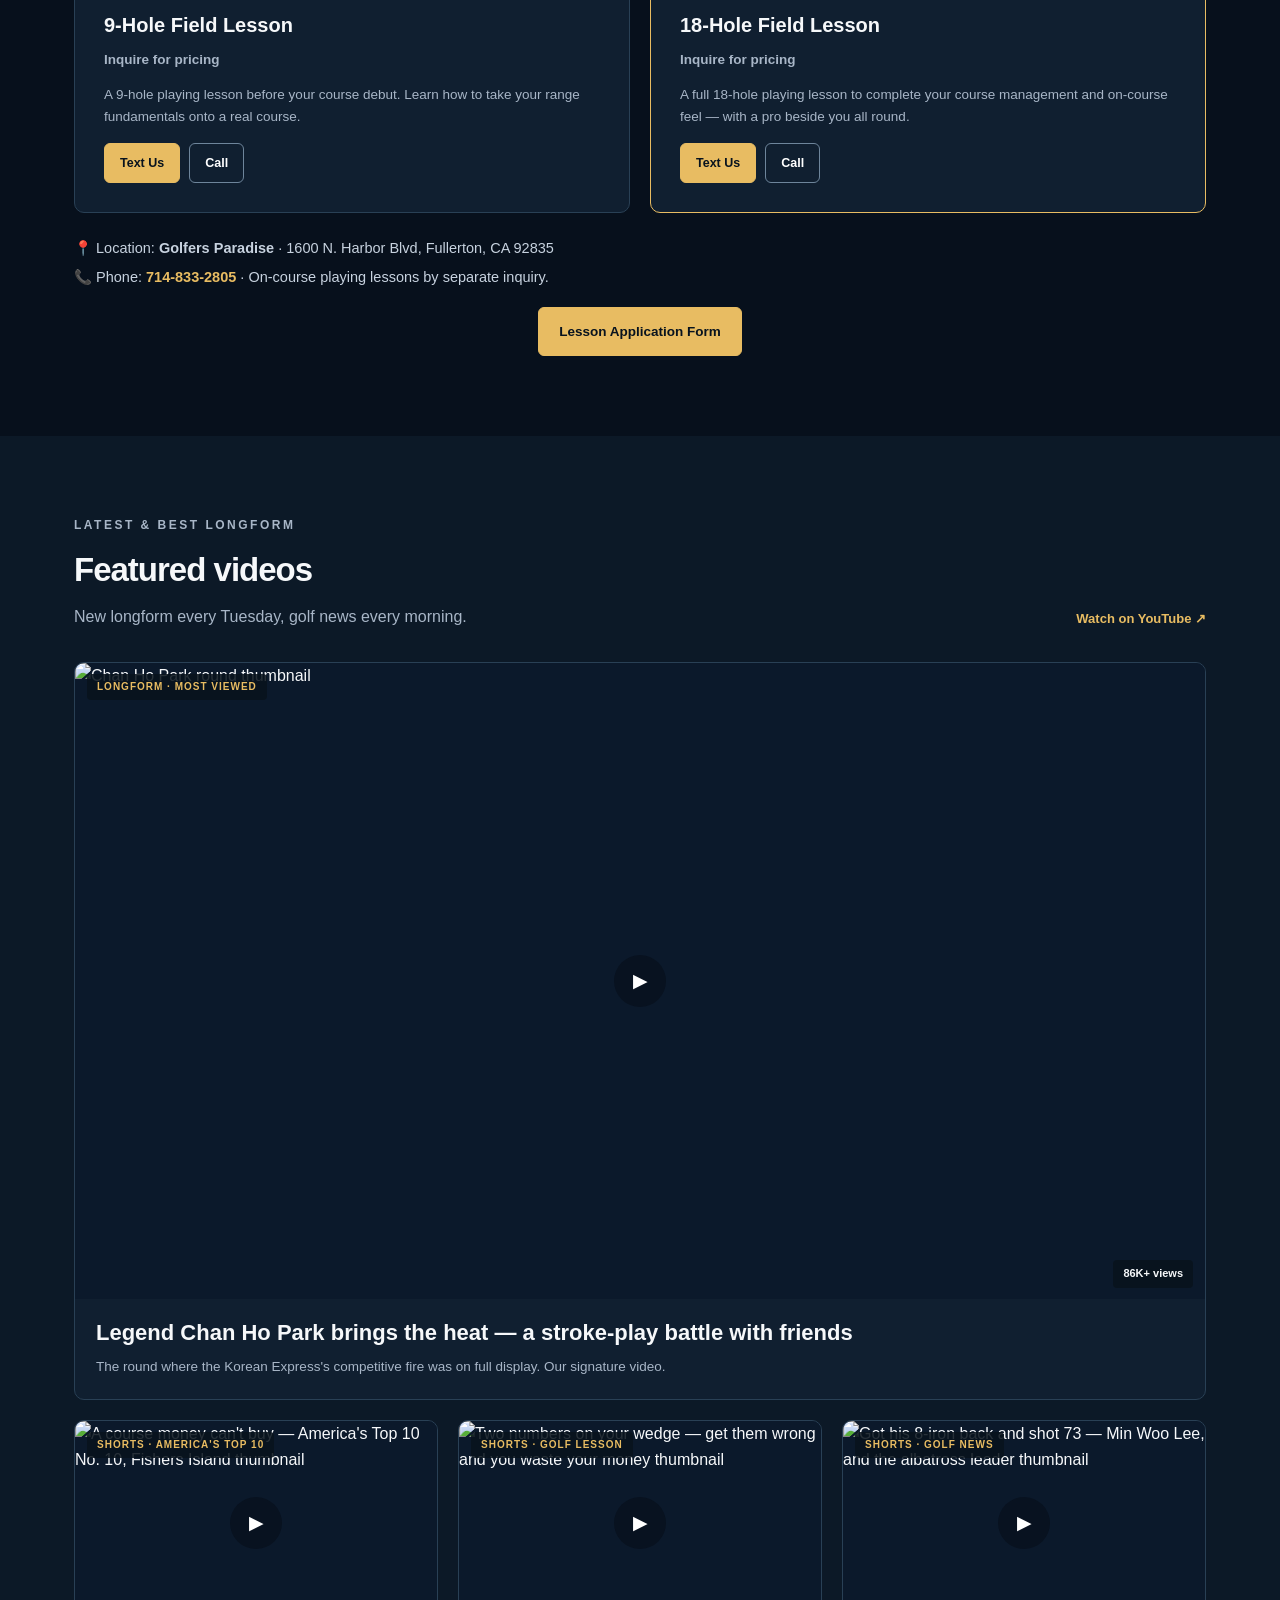
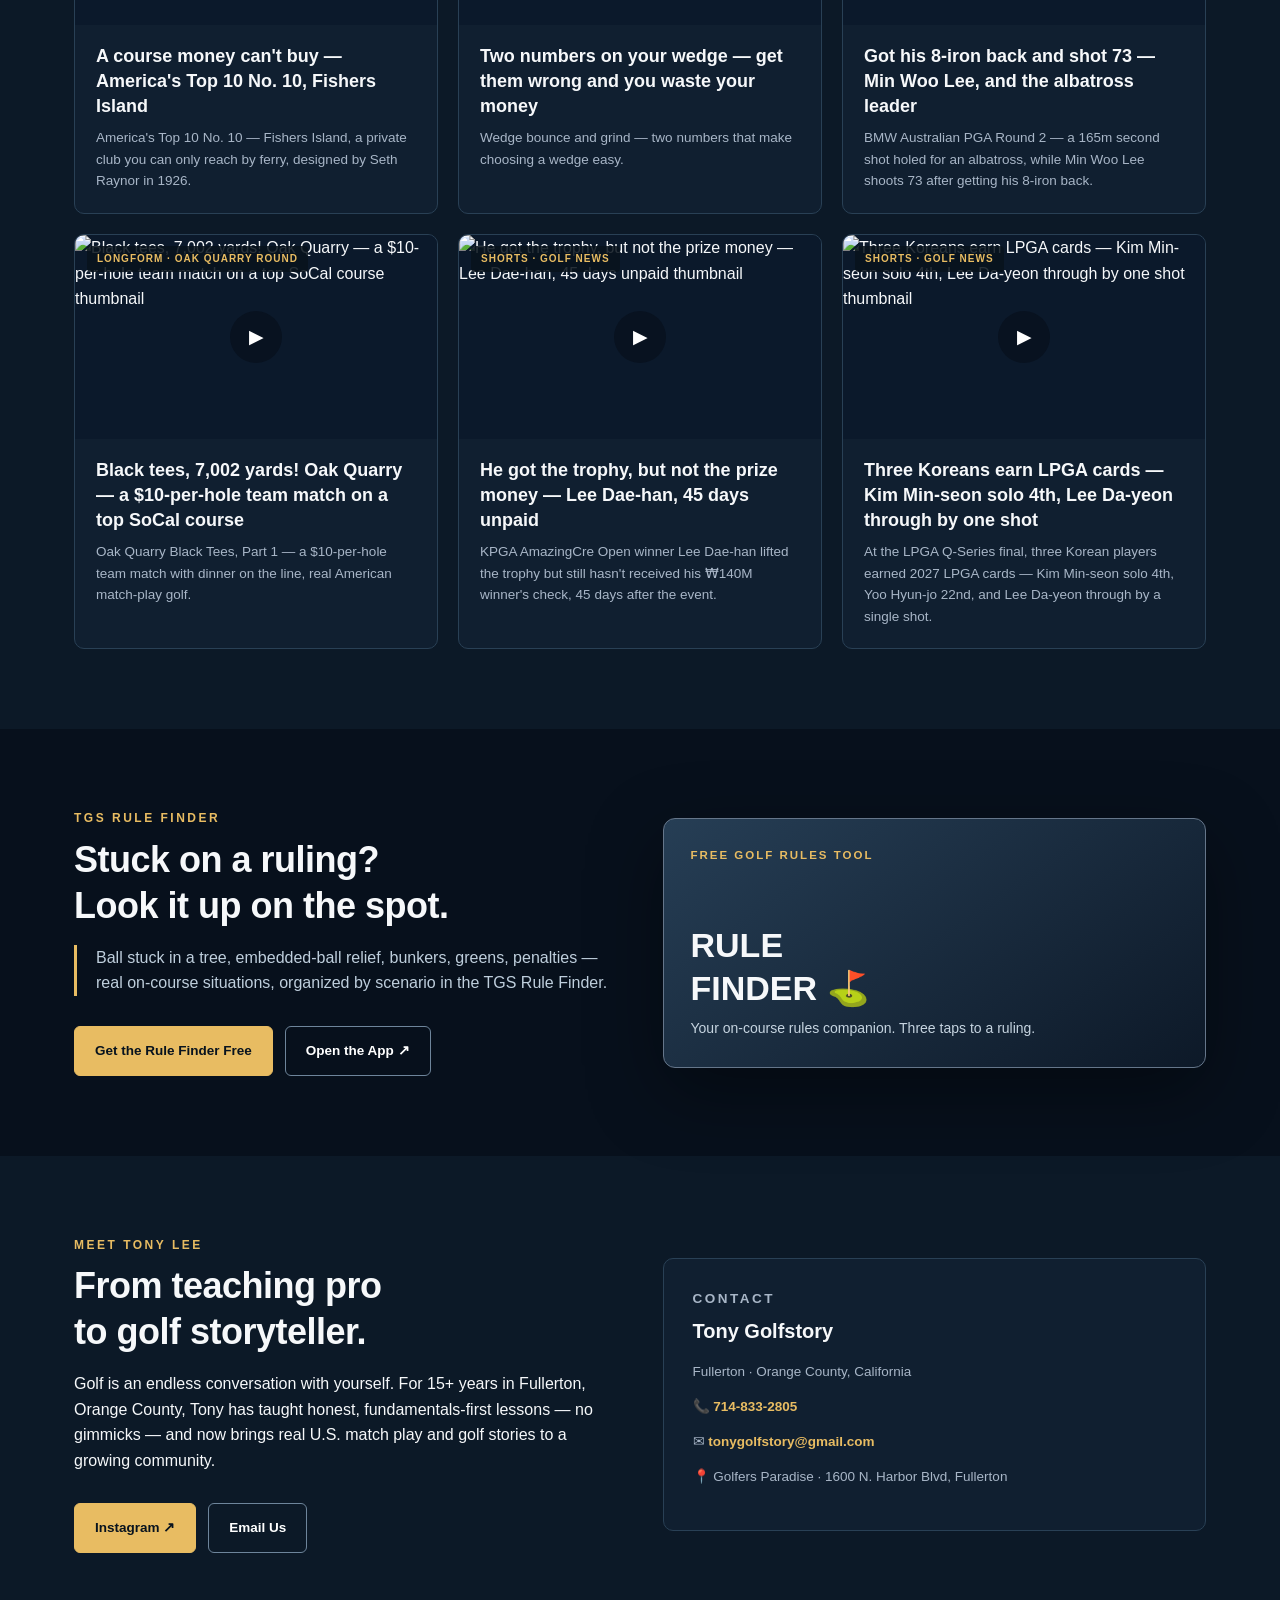
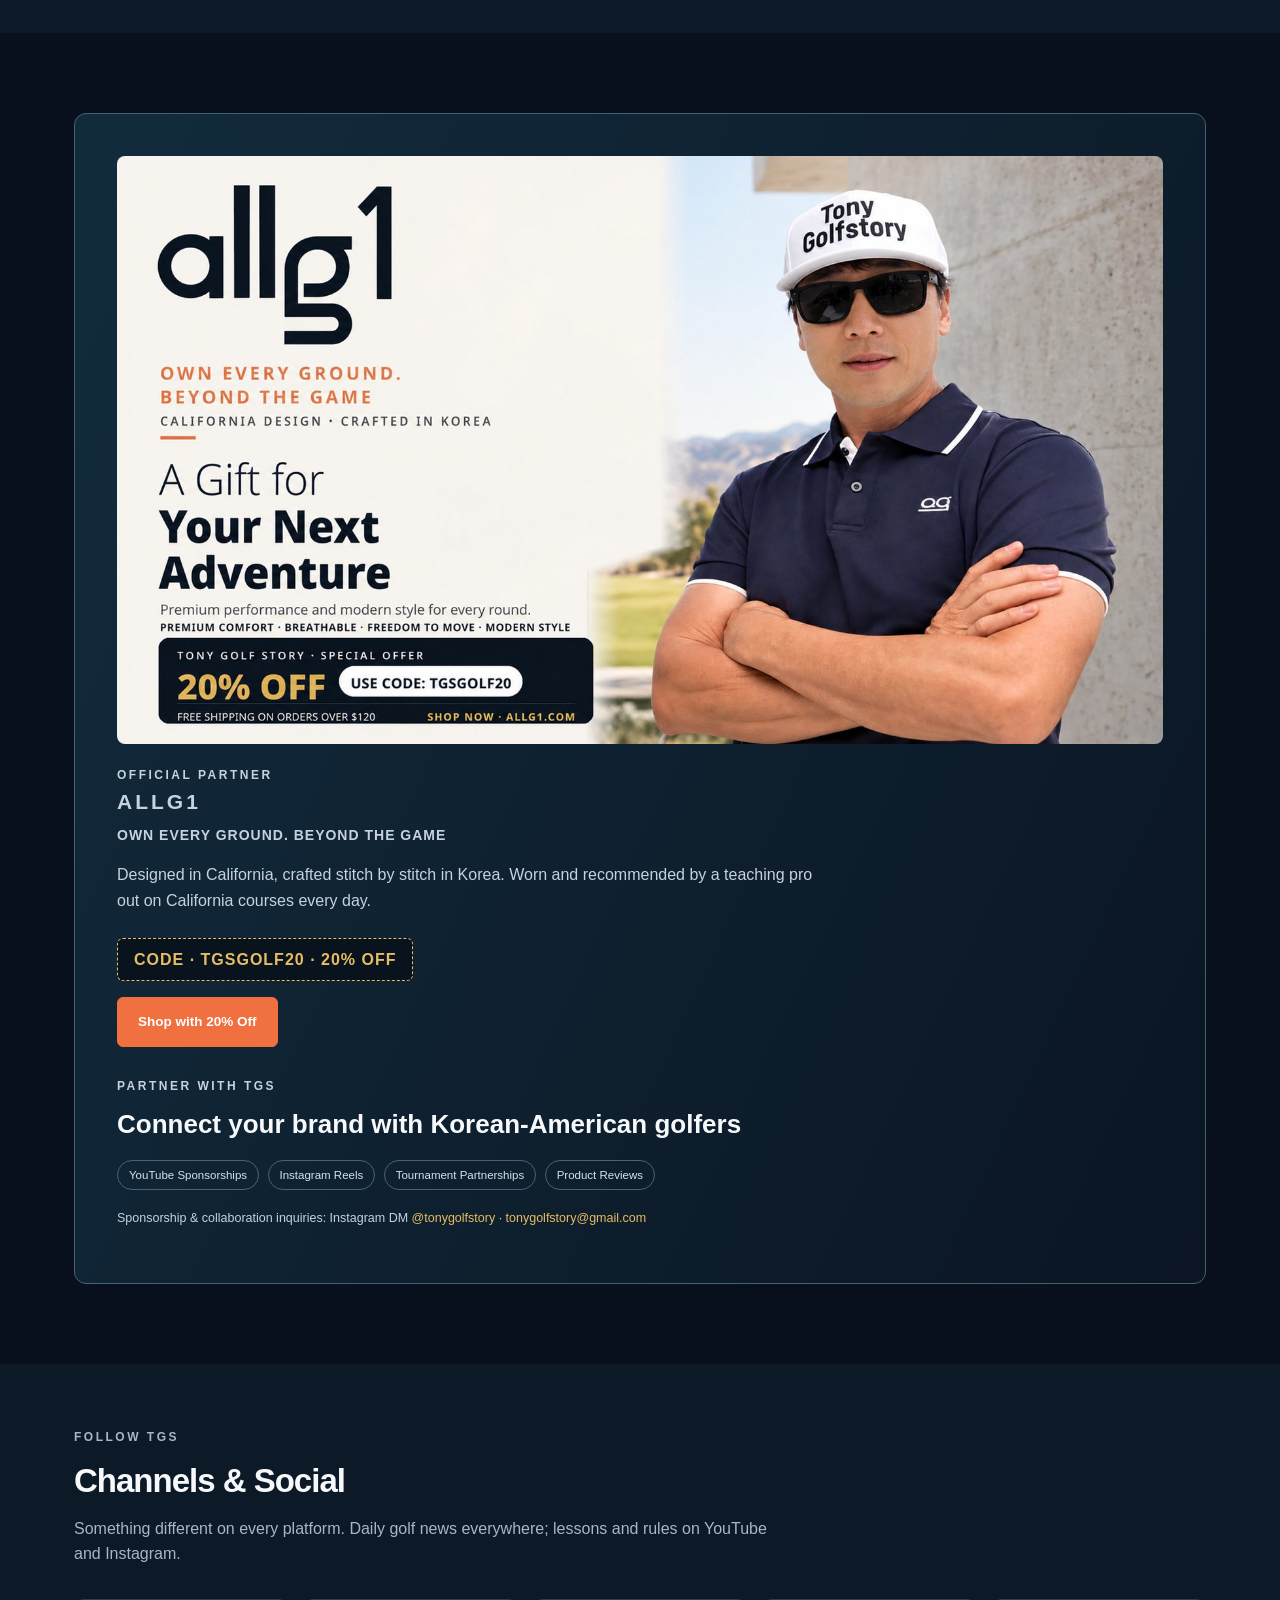
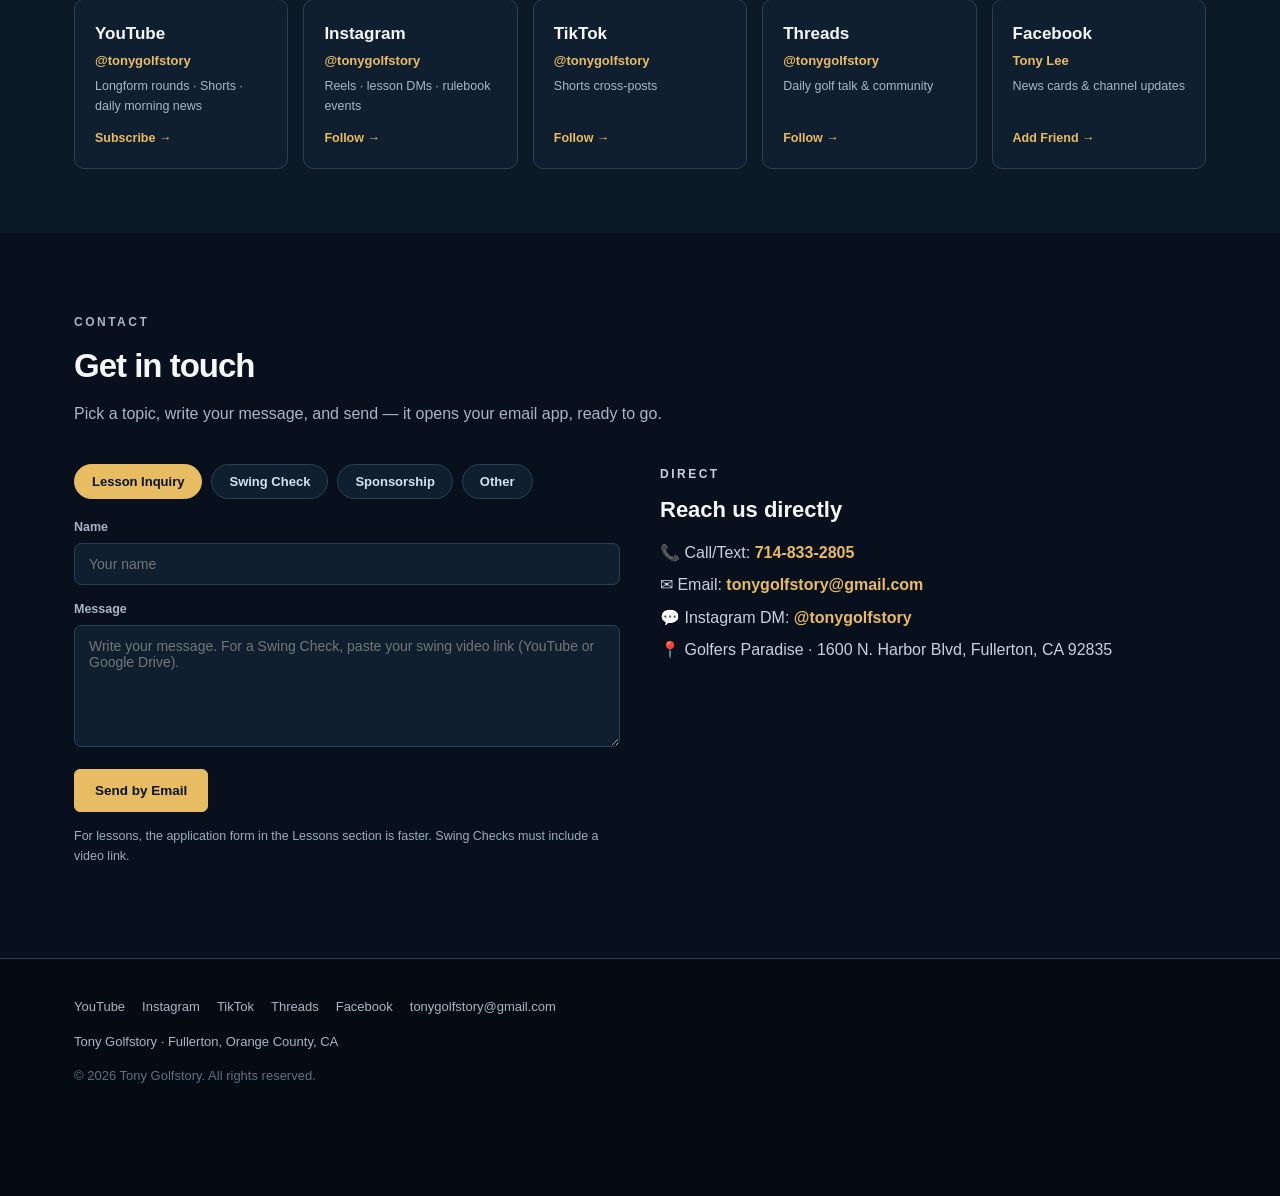
==== commit 9716016c: "Update latest videos (2026-11-28): Fishers Island 2, wedge lesson, Aus PGA R2" ====
--- a/en/index.html
+++ b/en/index.html
@@ -82,8 +82,8 @@
   <!-- ================= Stats ================= -->
   <div class="statbar">
     <div class="wrap stats">
-      <div class="stat"><b>1,778+</b><span>YouTube subscribers</span></div>
-      <div class="stat"><b>2,654</b><span>Instagram followers</span></div>
+      <div class="stat"><b>1,781+</b><span>YouTube subscribers</span></div>
+      <div class="stat"><b>2,655</b><span>Instagram followers</span></div>
       <div class="stat"><b>86K+</b><span>Top video views</span></div>
       <div class="stat"><b>104</b><span>TGS Invitational players</span></div>
     </div>
@@ -278,6 +278,39 @@
       </a>
 
       <div class="grid3">
+        <a class="video-card" href="https://www.youtube.com/shorts/wDAbvQfEHxM" target="_blank" rel="noopener">
+          <div class="video-thumb">
+            <img src="https://i.ytimg.com/vi/wDAbvQfEHxM/hqdefault.jpg" alt="A course money can't buy — America's Top 10 No. 10, Fishers Island thumbnail" loading="lazy">
+            <span class="video-badge">SHORTS · AMERICA'S TOP 10</span>
+            <span class="video-play">▶</span>
+          </div>
+          <div class="video-body">
+            <h3>A course money can't buy — America's Top 10 No. 10, Fishers Island</h3>
+            <p>America's Top 10 No. 10 — Fishers Island, a private club you can only reach by ferry, designed by Seth Raynor in 1926.</p>
+          </div>
+        </a>
+        <a class="video-card" href="https://www.youtube.com/shorts/8745lkQ-Mws" target="_blank" rel="noopener">
+          <div class="video-thumb">
+            <img src="https://i.ytimg.com/vi/8745lkQ-Mws/hqdefault.jpg" alt="Two numbers on your wedge — get them wrong and you waste your money thumbnail" loading="lazy">
+            <span class="video-badge">SHORTS · GOLF LESSON</span>
+            <span class="video-play">▶</span>
+          </div>
+          <div class="video-body">
+            <h3>Two numbers on your wedge — get them wrong and you waste your money</h3>
+            <p>Wedge bounce and grind — two numbers that make choosing a wedge easy.</p>
+          </div>
+        </a>
+        <a class="video-card" href="https://www.youtube.com/shorts/IJ8Tu_7yFCM" target="_blank" rel="noopener">
+          <div class="video-thumb">
+            <img src="https://i.ytimg.com/vi/IJ8Tu_7yFCM/hqdefault.jpg" alt="Got his 8-iron back and shot 73 — Min Woo Lee, and the albatross leader thumbnail" loading="lazy">
+            <span class="video-badge">SHORTS · GOLF NEWS</span>
+            <span class="video-play">▶</span>
+          </div>
+          <div class="video-body">
+            <h3>Got his 8-iron back and shot 73 — Min Woo Lee, and the albatross leader</h3>
+            <p>BMW Australian PGA Round 2 — a 165m second shot holed for an albatross, while Min Woo Lee shoots 73 after getting his 8-iron back.</p>
+          </div>
+        </a>
         <a class="video-card" href="https://www.youtube.com/watch?v=TRVJBFYvaFw" target="_blank" rel="noopener">
           <div class="video-thumb">
             <img src="https://i.ytimg.com/vi/TRVJBFYvaFw/hqdefault.jpg" alt="Black tees, 7,002 yards! Oak Quarry — a $10-per-hole team match on a top SoCal course thumbnail" loading="lazy">
@@ -311,40 +344,6 @@
             <p>At the LPGA Q-Series final, three Korean players earned 2027 LPGA cards — Kim Min-seon solo 4th, Yoo Hyun-jo 22nd, and Lee Da-yeon through by a single shot.</p>
           </div>
         </a>
-        <a class="video-card" href="https://www.youtube.com/shorts/ylw2QL42h5Y" target="_blank" rel="noopener">
-          <div class="video-thumb">
-            <img src="https://i.ytimg.com/vi/ylw2QL42h5Y/hqdefault.jpg" alt="First rookie triple crown in 20 years — Kim Min-sol, 20, wins by 4 points and tops ₩1.6B thumbnail" loading="lazy">
-            <span class="video-badge">SHORTS · GOLF NEWS</span>
-            <span class="video-play">▶</span>
-          </div>
-          <div class="video-body">
-            <h3>"First rookie triple crown in 20 years" — Kim Min-sol, 20, wins by 4 points and tops ₩1.6B</h3>
-            <p>Twenty years after Shin Ji-ai, a rookie triple crown — Kim Min-sol sweeps the KLPGA points, money and rookie titles, winning the points race by just 4.</p>
-          </div>
-        </a>
-        <a class="video-card" href="https://www.youtube.com/shorts/QzntmbXsOEI" target="_blank" rel="noopener">
-          <div class="video-thumb">
-            <img src="https://i.ytimg.com/vi/QzntmbXsOEI/hqdefault.jpg" alt="Player of the Year with zero majors? — Scheffler chases Woods' five straight thumbnail" loading="lazy">
-            <span class="video-badge">SHORTS · GOLF NEWS</span>
-            <span class="video-play">▶</span>
-          </div>
-          <div class="video-body">
-            <h3>Player of the Year with zero majors? — Scheffler chases Woods' five straight</h3>
-            <p>The PGA Tour named its Player of the Year finalists — Scheffler, with no major win in 2026, is chasing Tiger Woods' record of five straight.</p>
-          </div>
-        </a>
-        <a class="video-card" href="https://www.youtube.com/shorts/u2iJcKKrWDQ" target="_blank" rel="noopener">
-          <div class="video-thumb">
-            <img src="https://i.ytimg.com/vi/u2iJcKKrWDQ/hqdefault.jpg" alt="I'm going back to the PGA Tour — LIV star Cameron Smith's first comeback declaration, and only winning will do thumbnail" loading="lazy">
-            <span class="video-badge">SHORTS · GOLF NEWS</span>
-            <span class="video-play">▶</span>
-          </div>
-          <div class="video-body">
-            <h3>"I'm going back to the PGA Tour" — LIV star Cameron Smith's first comeback declaration, and only winning will do</h3>
-            <p>2022 Open champion Cameron Smith has declared his PGA Tour comeback for the first time since LIV's collapse — but there's only one way back: win the Australian PGA Championship and the Australian Open.</p>
-          </div>
-        </a>
-
 
       </div>
     </div>
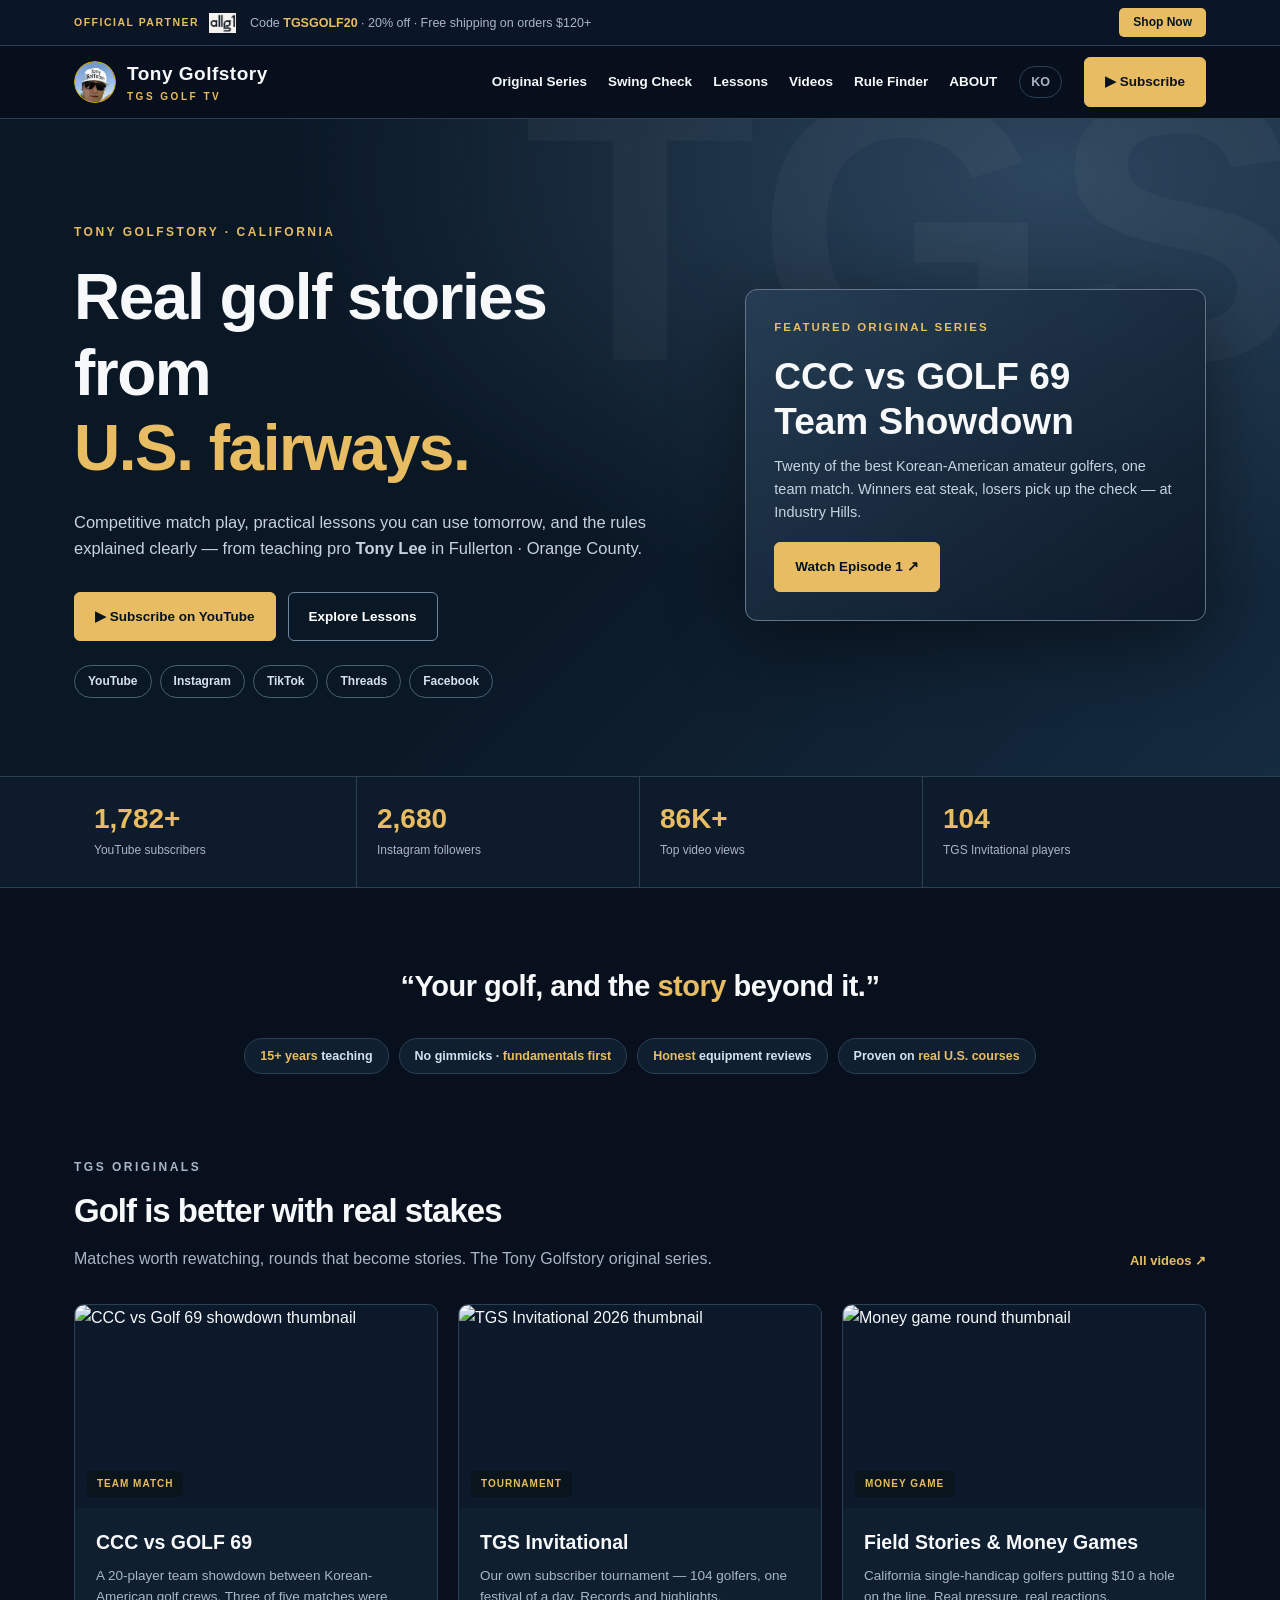
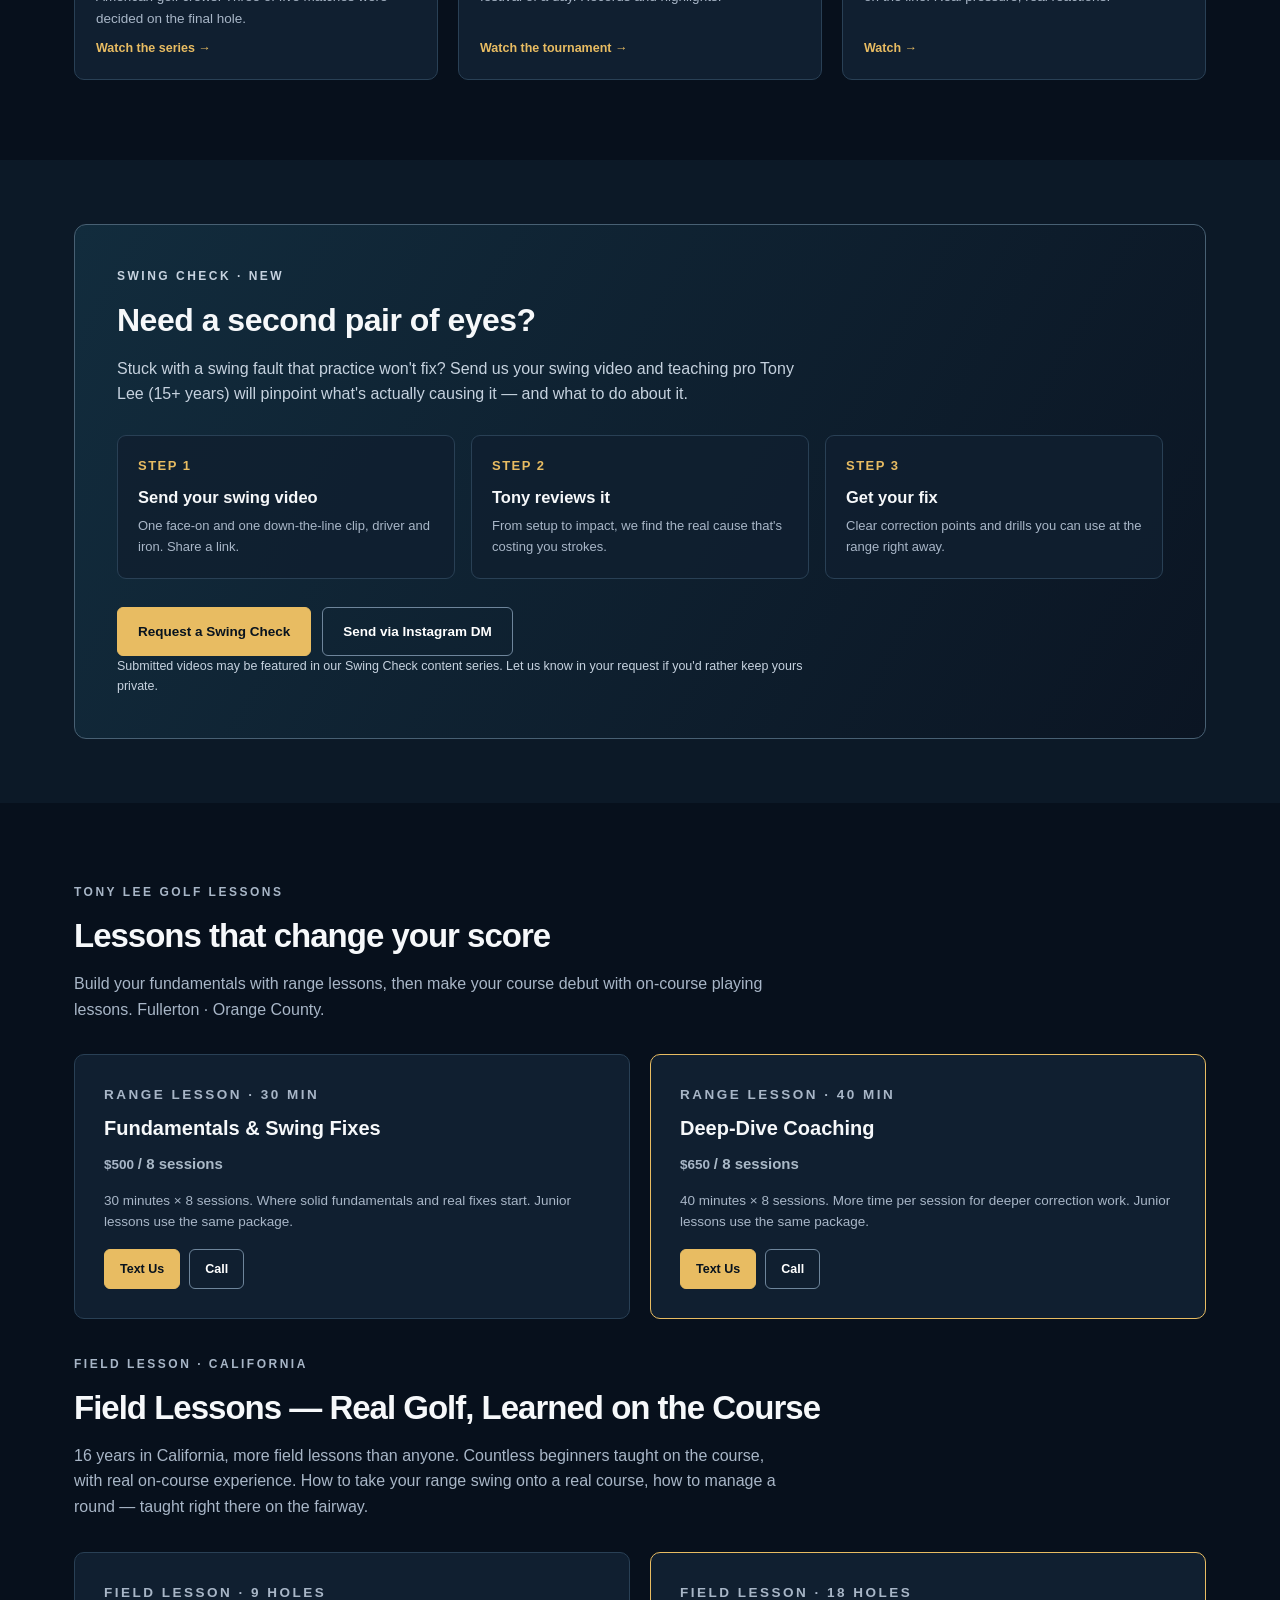
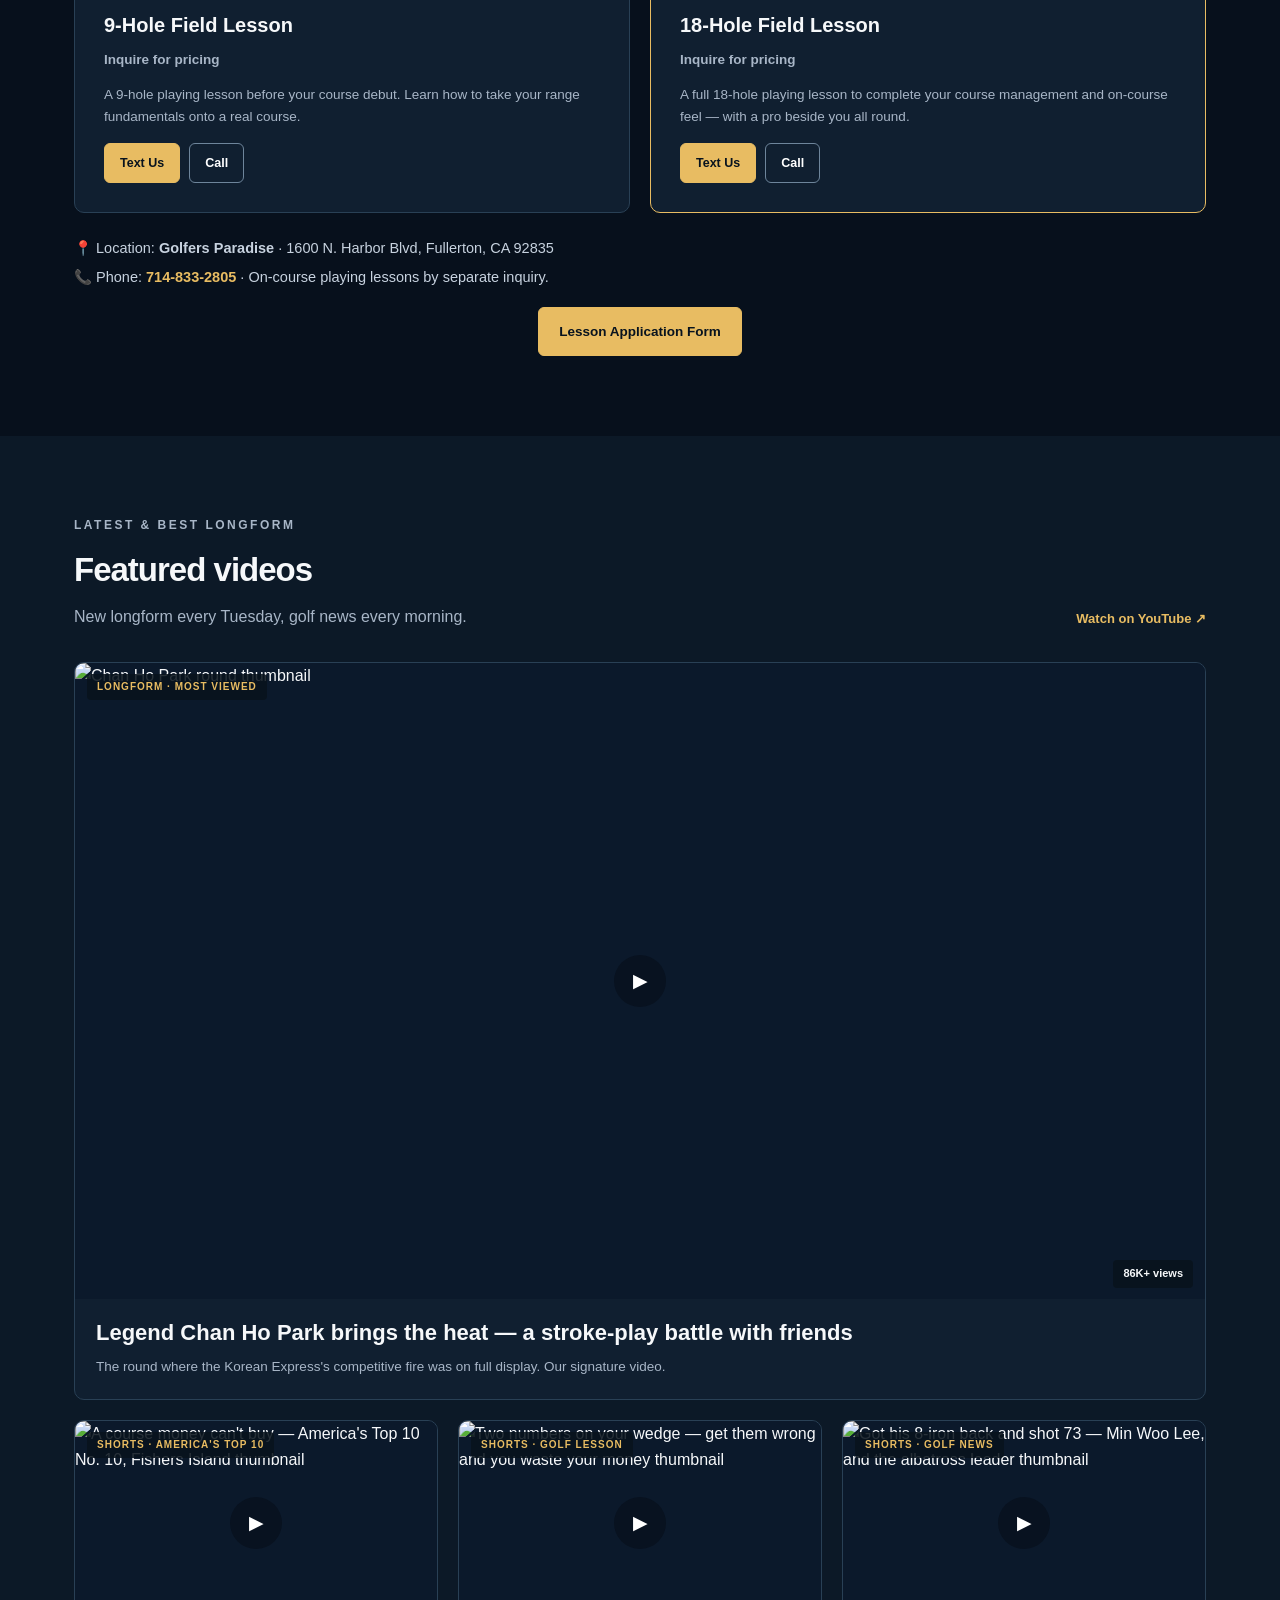
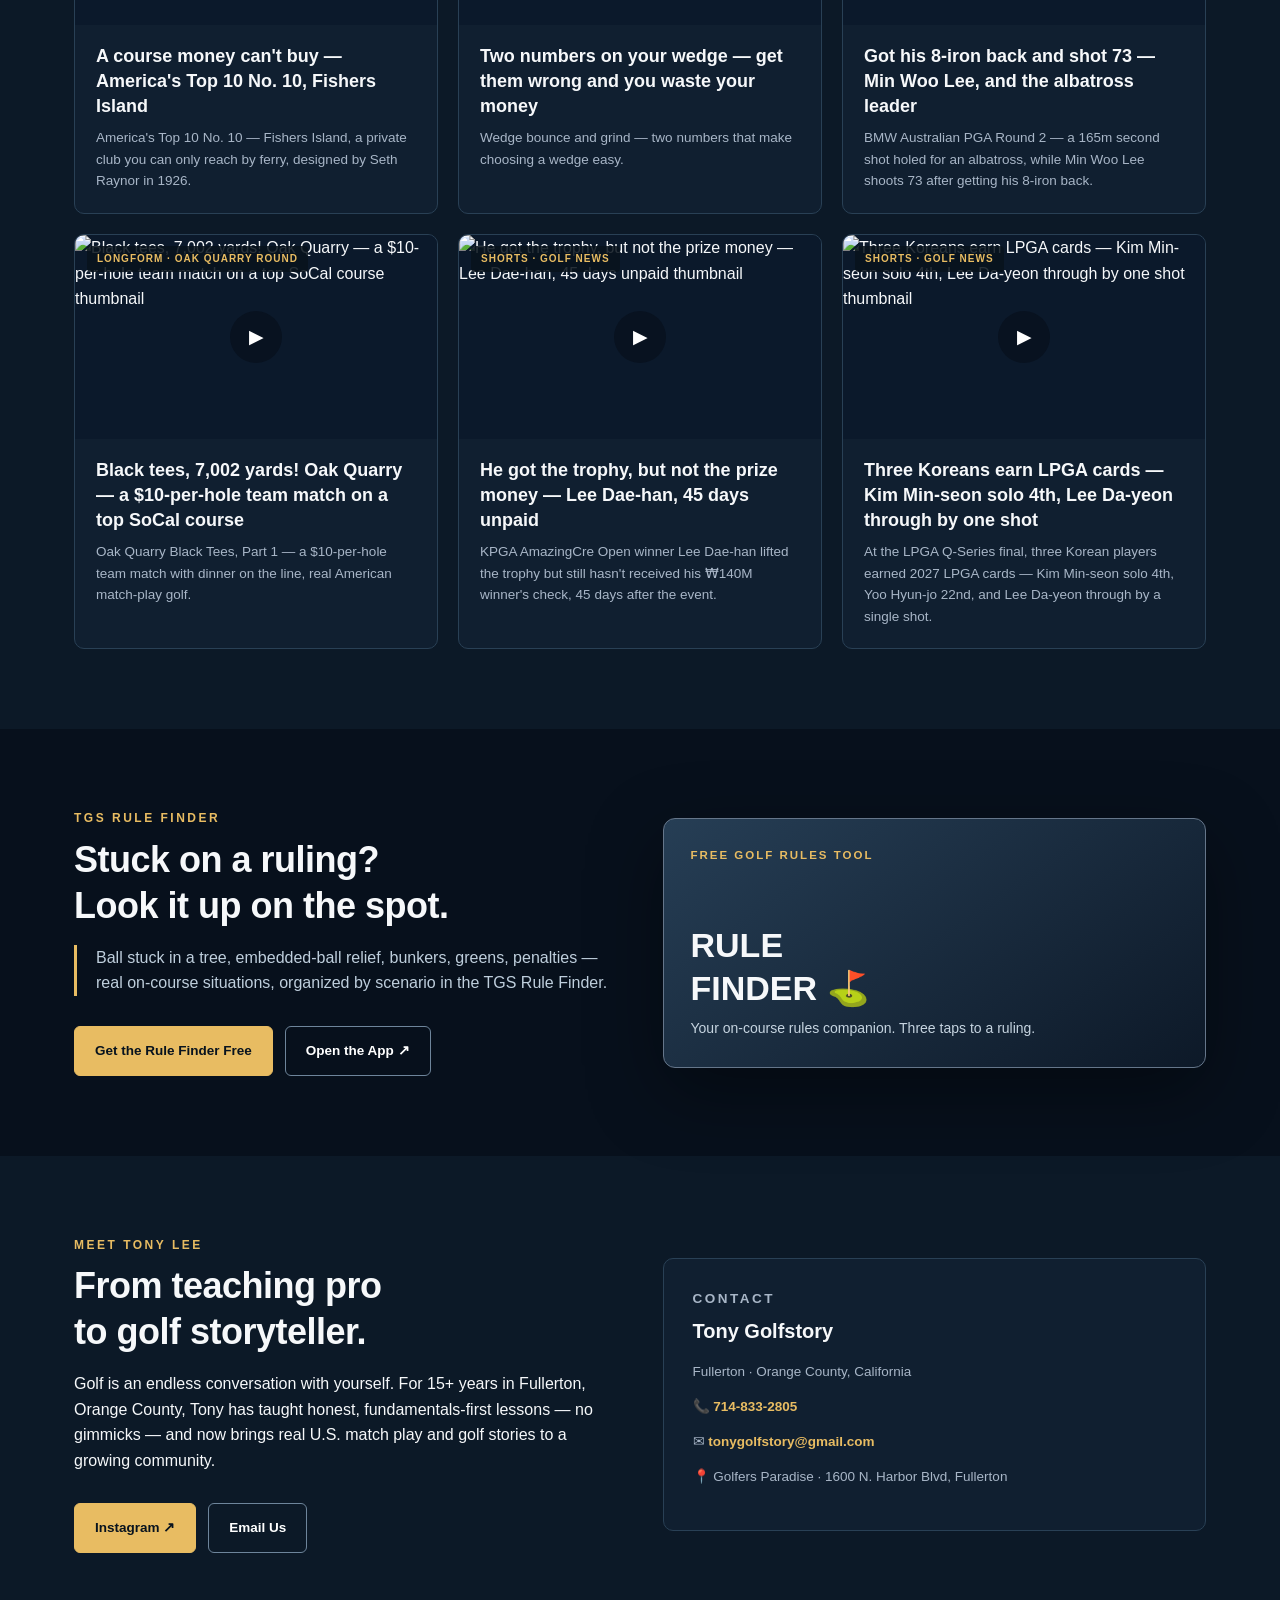
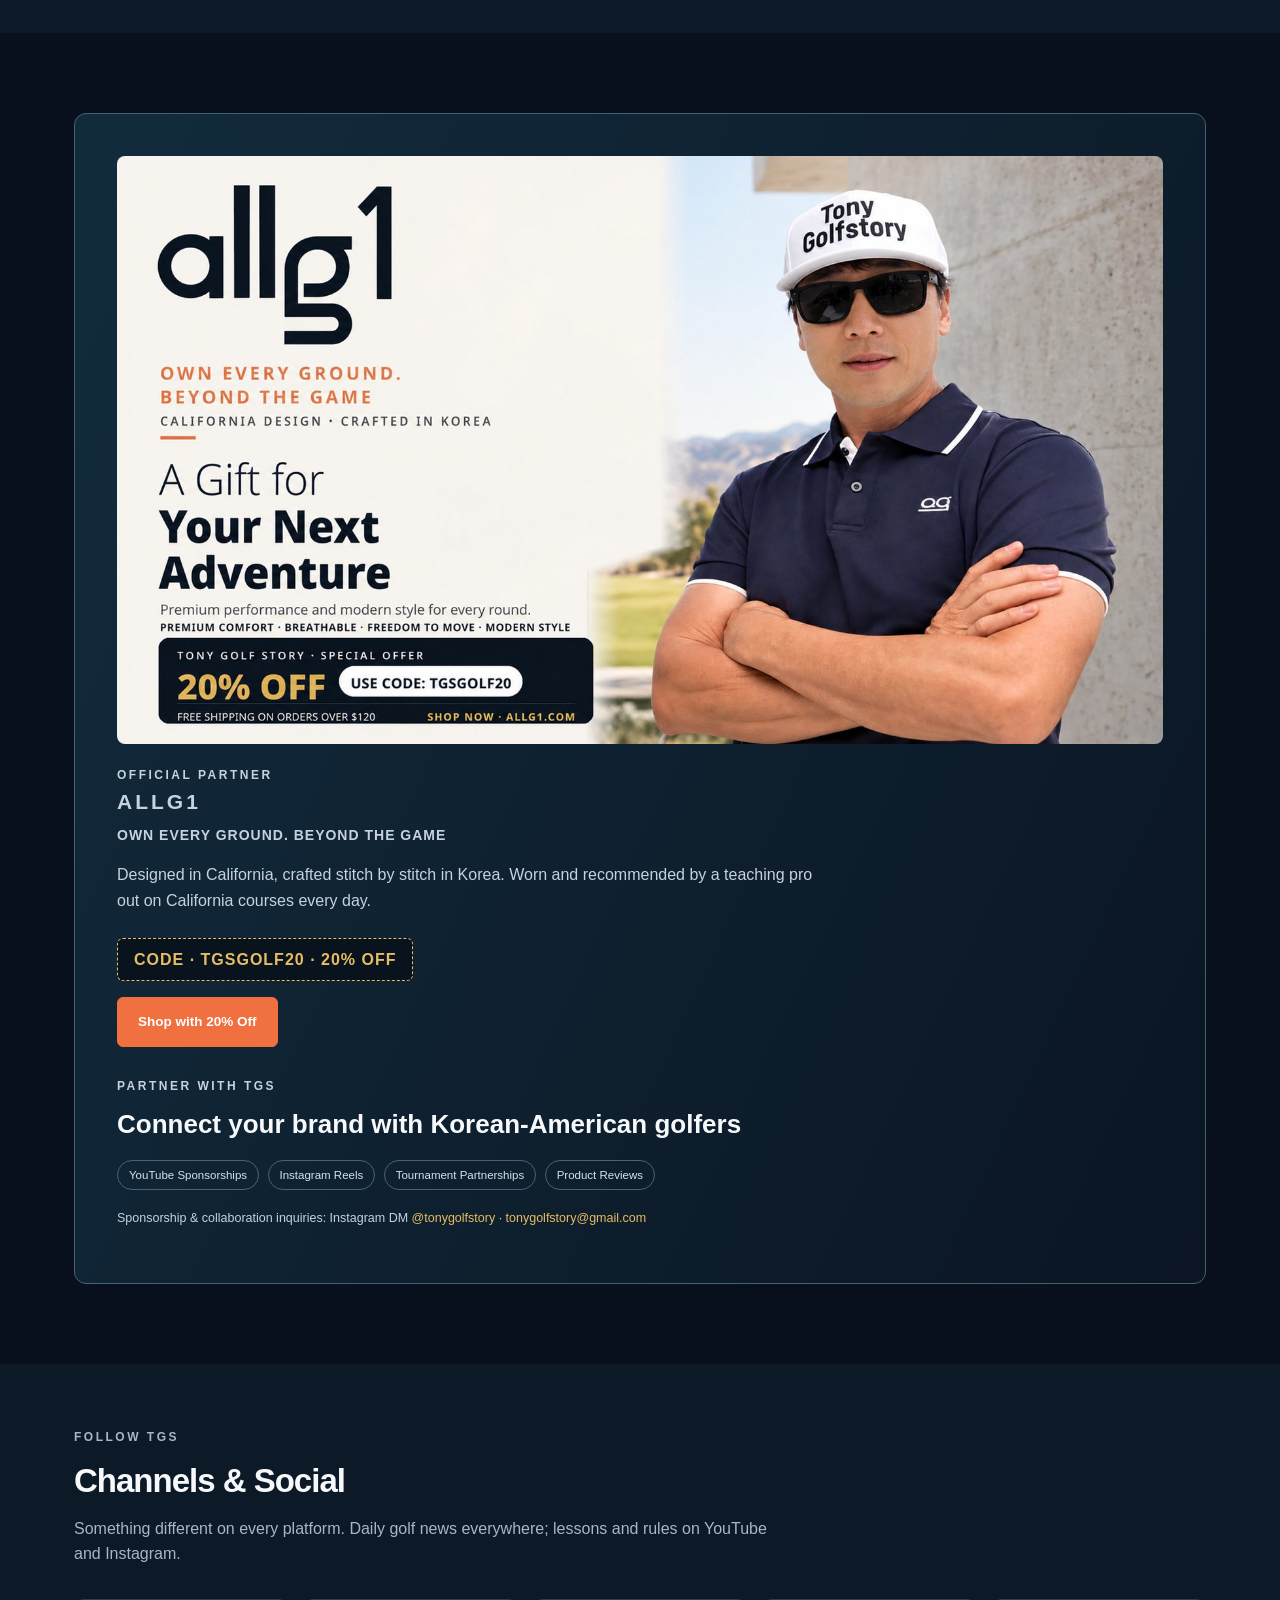
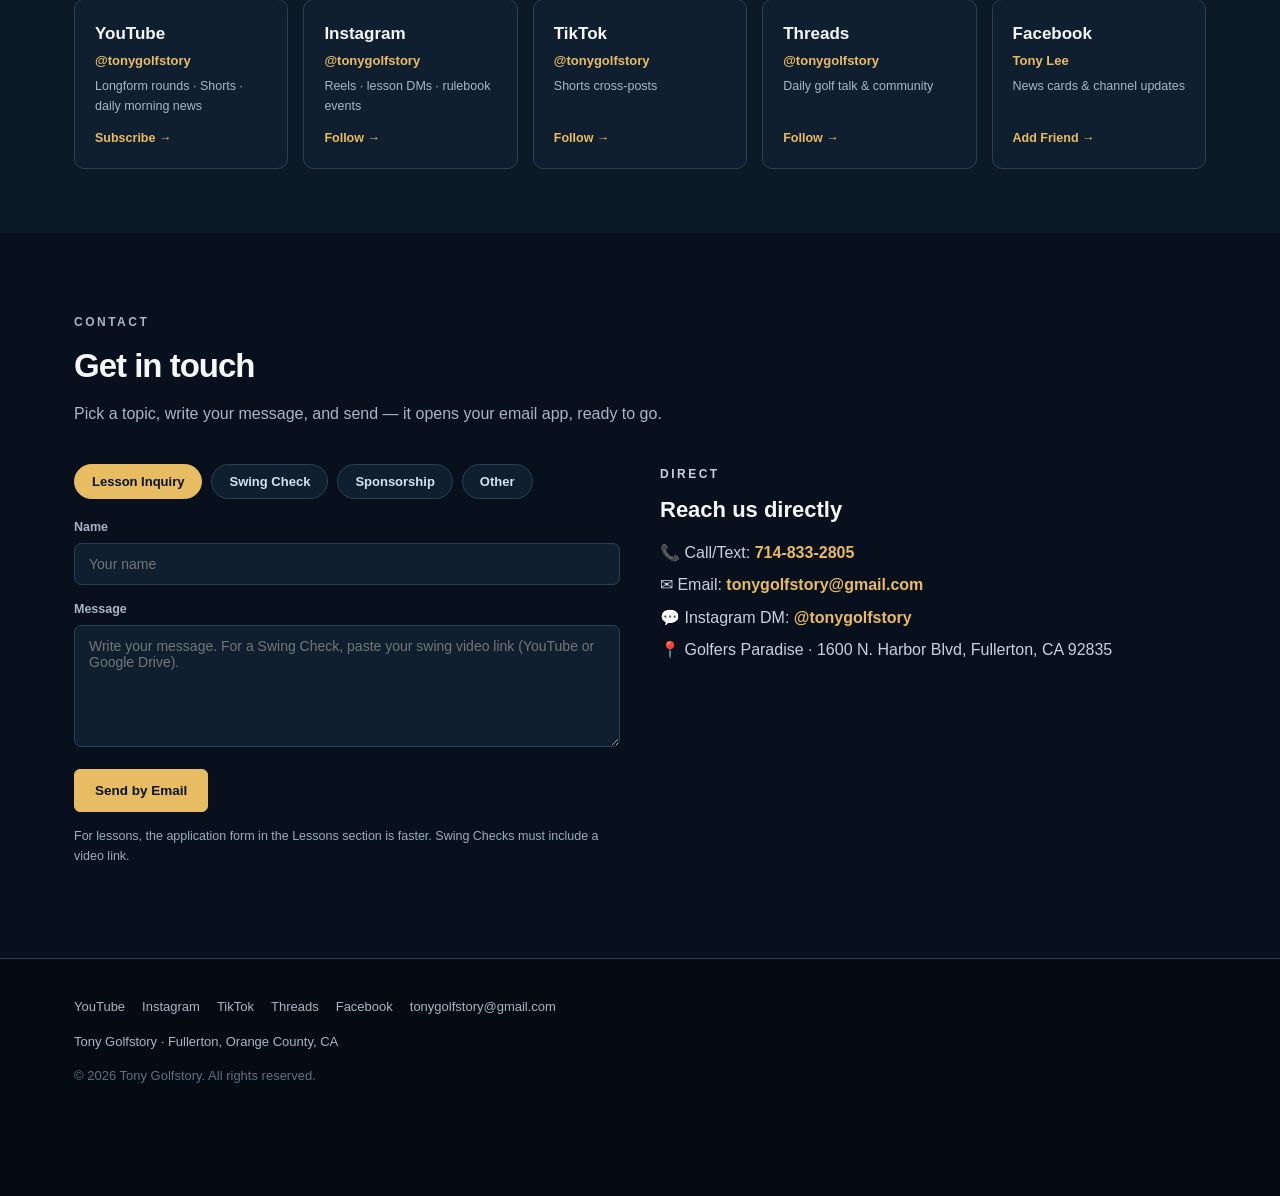
==== commit b71fe0ca: "Update stats (2026-11-28): YT subscribers 1,782, IG followers 2,680" ====
--- a/en/index.html
+++ b/en/index.html
@@ -82,8 +82,8 @@
   <!-- ================= Stats ================= -->
   <div class="statbar">
     <div class="wrap stats">
-      <div class="stat"><b>1,781+</b><span>YouTube subscribers</span></div>
-      <div class="stat"><b>2,655</b><span>Instagram followers</span></div>
+      <div class="stat"><b>1,782+</b><span>YouTube subscribers</span></div>
+      <div class="stat"><b>2,680</b><span>Instagram followers</span></div>
       <div class="stat"><b>86K+</b><span>Top video views</span></div>
       <div class="stat"><b>104</b><span>TGS Invitational players</span></div>
     </div>
